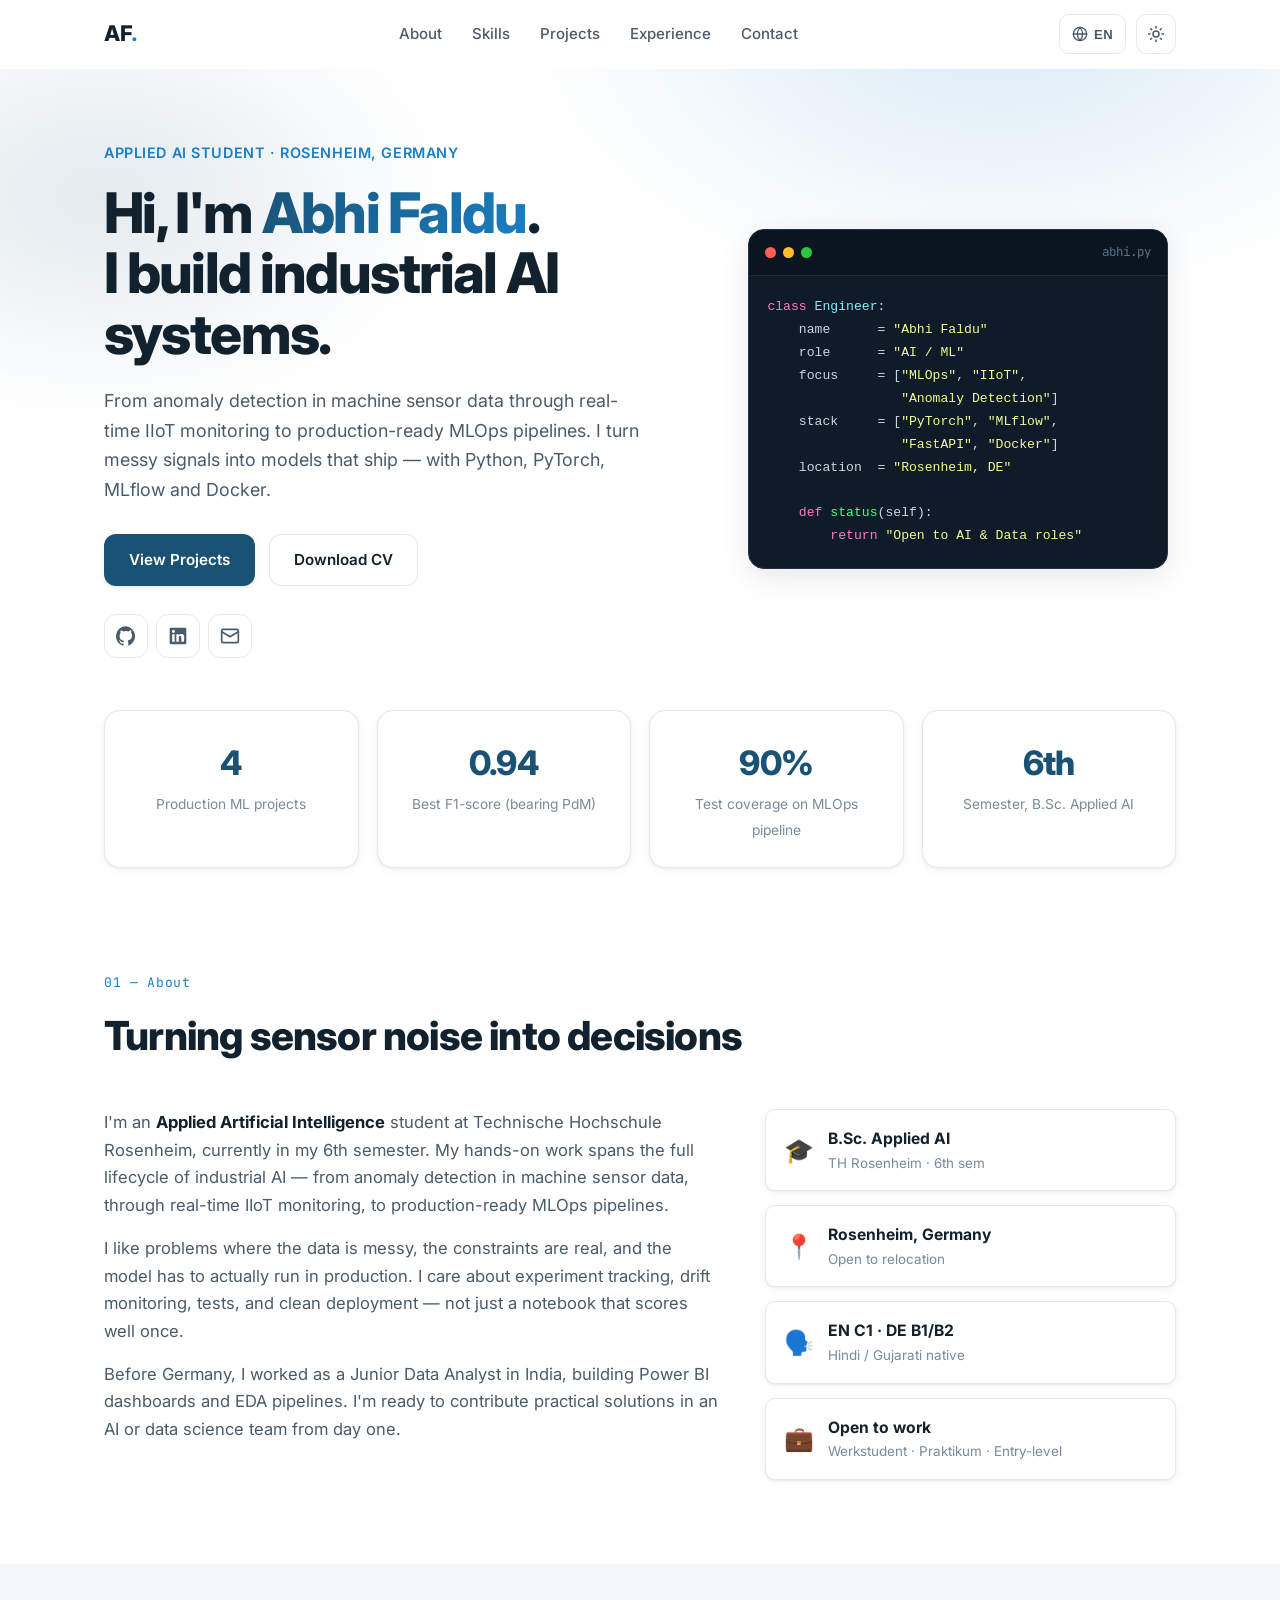
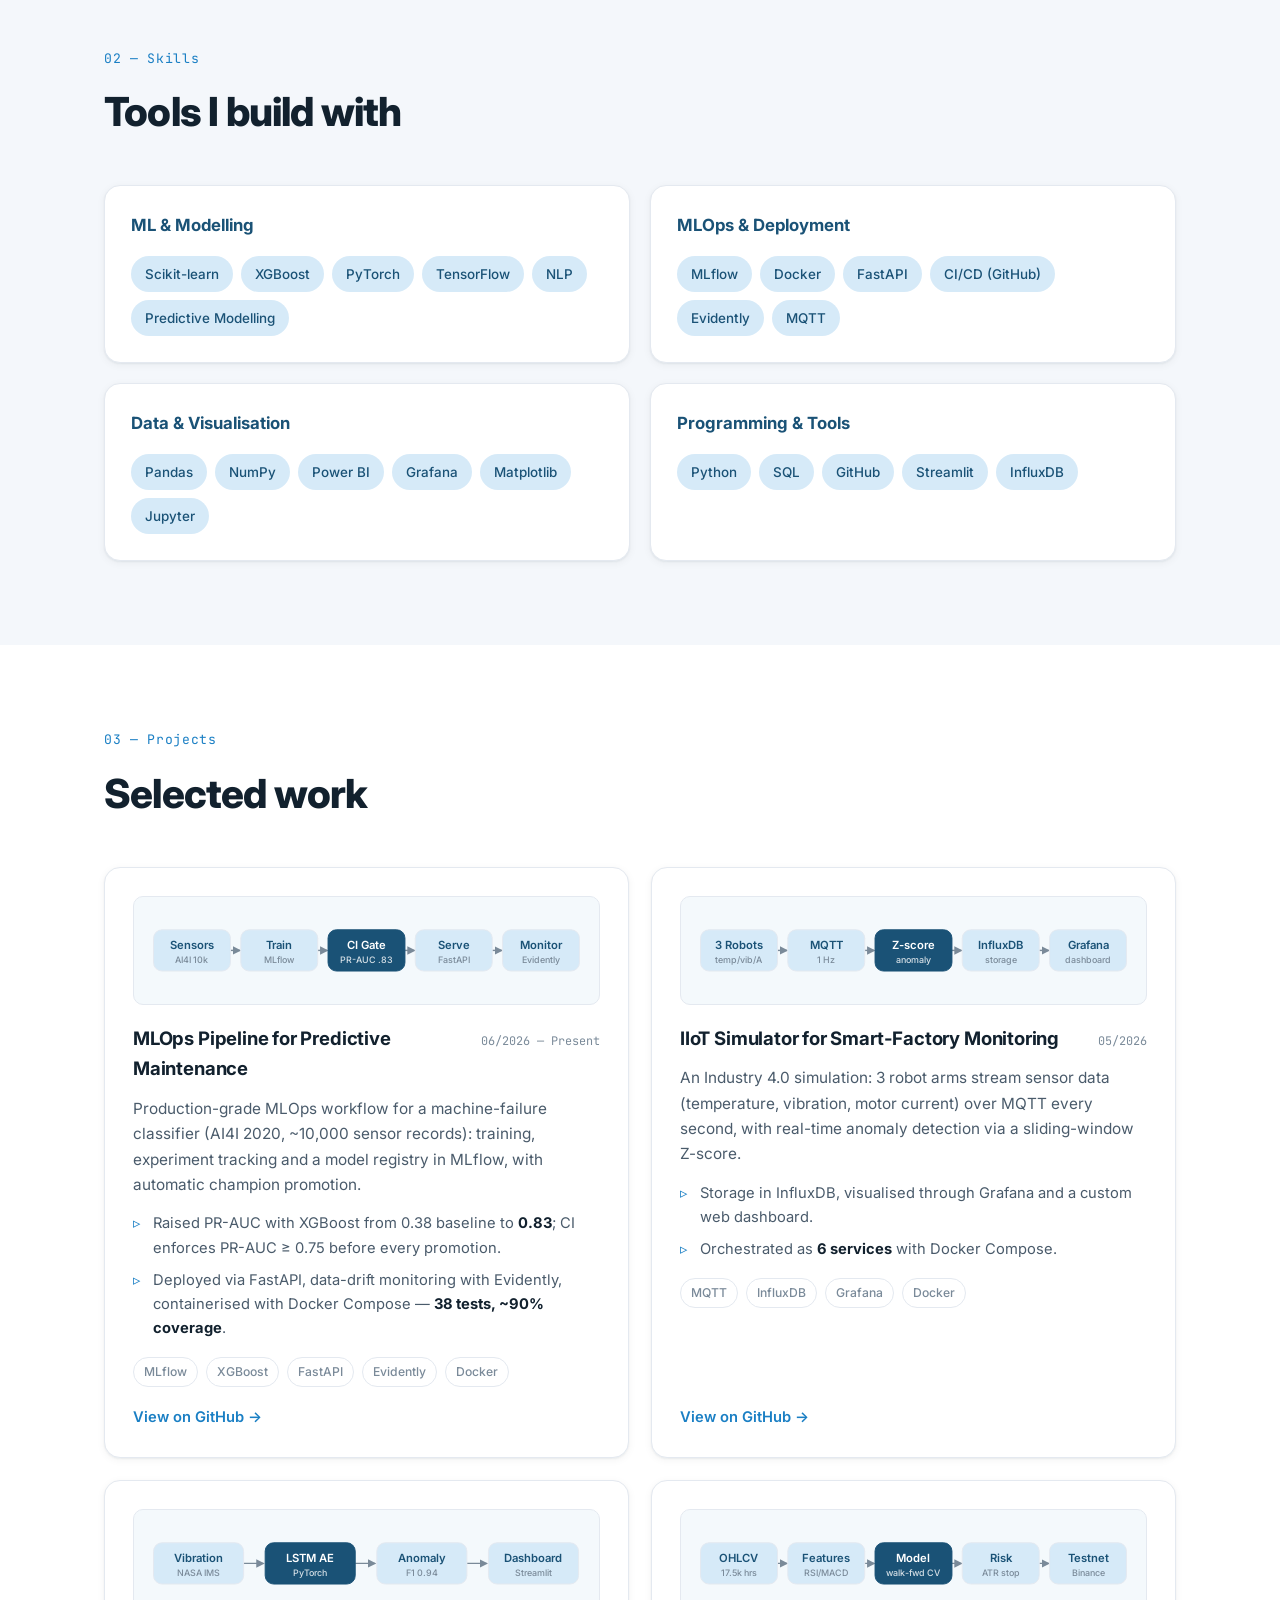
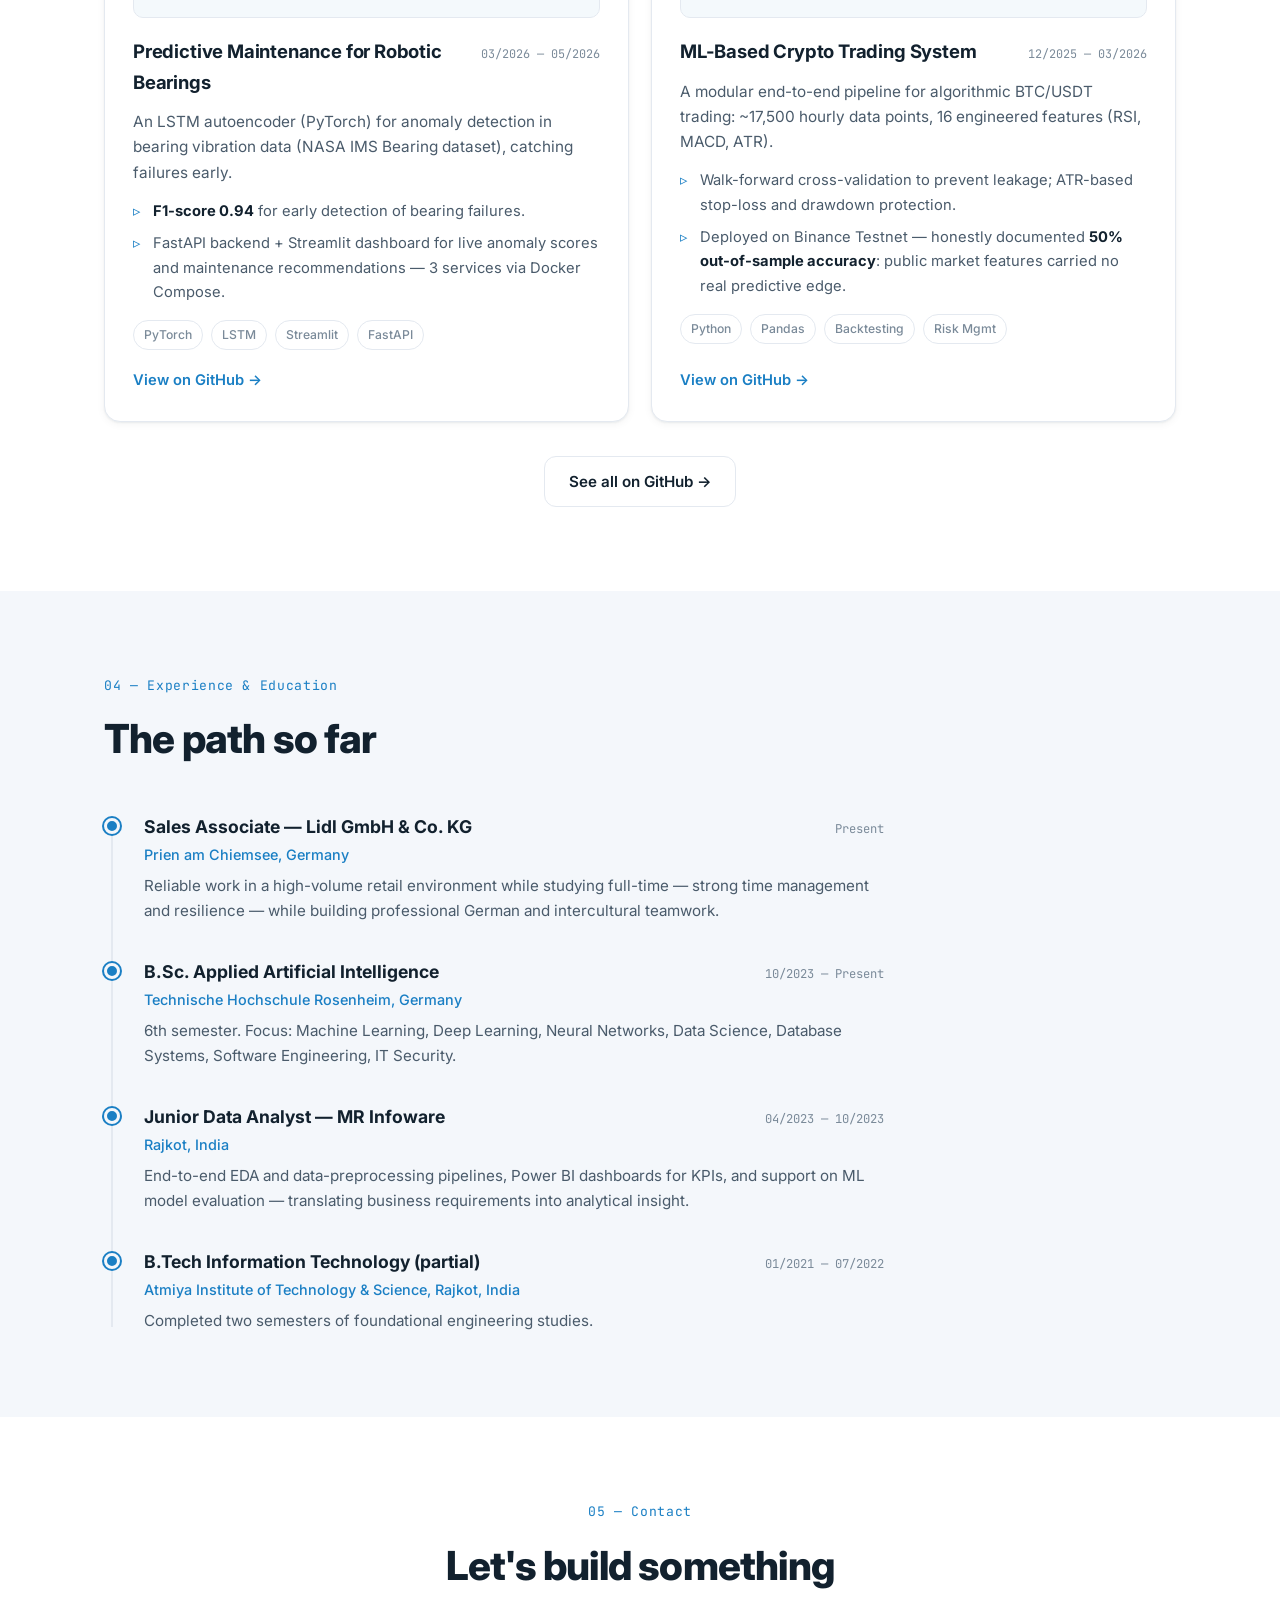
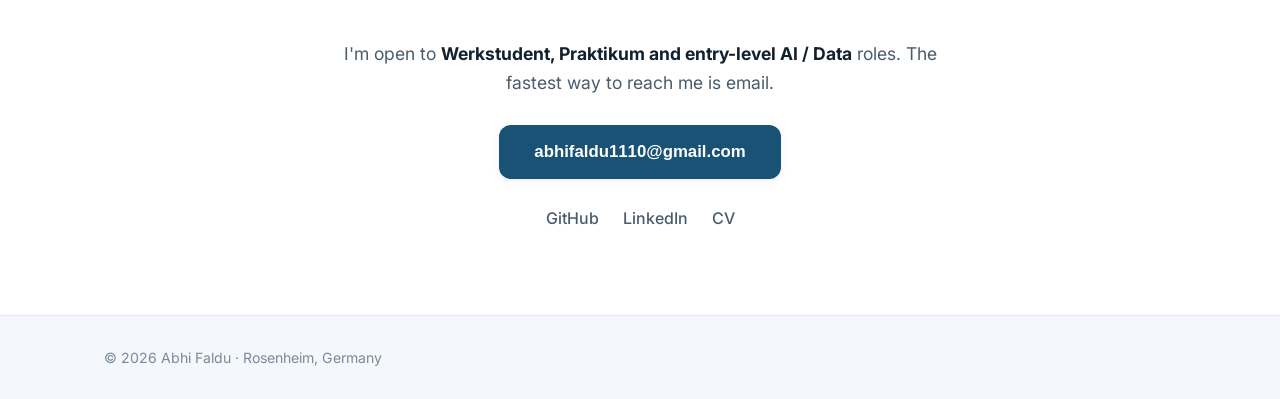
==== index.html @ a12ad1f5 "Serve German CV on German site, English CV on English site Co-Authored-By: Claude Opus 4.8 <noreply@" ====
<!DOCTYPE html>
<html lang="en">
<head>
  <meta charset="UTF-8" />
  <meta name="viewport" content="width=device-width, initial-scale=1.0" />
  <title>Abhi Faldu — AI &amp; Machine Learning Engineer</title>
  <meta name="description" content="Abhi Faldu — Applied AI student building industrial AI systems: anomaly detection, IIoT monitoring, and production-ready MLOps pipelines. Python, PyTorch, MLflow, Docker." />
  <meta name="author" content="Abhi Faldu" />
  <meta name="google-site-verification" content="2cs77564wL874Uhlo1EOy4DnSfIqXxvkWzoBup7jnNc" />

  <!-- Open Graph / social -->
  <meta property="og:type" content="website" />
  <meta property="og:title" content="Abhi Faldu — AI &amp; Machine Learning Engineer" />
  <meta property="og:description" content="Applied AI student building industrial AI systems: anomaly detection, IIoT monitoring, and production-ready MLOps pipelines." />
  <meta property="og:url" content="https://abhifaldu.tech" />
  <meta property="og:image" content="https://abhifaldu.tech/assets/photo.jpg" />
  <meta name="theme-color" content="#1a5276" />

  <link rel="canonical" href="https://abhifaldu.tech/" />

  <!-- Twitter card -->
  <meta name="twitter:card" content="summary_large_image" />
  <meta name="twitter:title" content="Abhi Faldu — AI &amp; Machine Learning Engineer" />
  <meta name="twitter:description" content="Applied AI student building industrial AI systems: anomaly detection, IIoT monitoring, and production-ready MLOps pipelines." />

  <!-- Structured data: Person -->
  <script type="application/ld+json">
  {
    "@context": "https://schema.org",
    "@type": "Person",
    "name": "Abhi Faldu",
    "url": "https://abhifaldu.tech",
    "image": "https://abhifaldu.tech/assets/photo.jpg",
    "jobTitle": "AI / Machine Learning Engineer",
    "email": "mailto:abhifaldu1110@gmail.com",
    "description": "Applied Artificial Intelligence student building industrial AI systems: anomaly detection, IIoT monitoring, and production-ready MLOps pipelines.",
    "address": {
      "@type": "PostalAddress",
      "addressLocality": "Rosenheim",
      "addressCountry": "DE"
    },
    "alumniOf": {
      "@type": "CollegeOrUniversity",
      "name": "Technische Hochschule Rosenheim"
    },
    "knowsAbout": ["Machine Learning", "MLOps", "Deep Learning", "IIoT", "Anomaly Detection", "Python", "PyTorch", "Docker"],
    "sameAs": [
      "https://github.com/abhi-faldu",
      "https://www.linkedin.com/in/abhifaldu"
    ]
  }
  </script>

  <link rel="preconnect" href="https://fonts.googleapis.com" />
  <link rel="preconnect" href="https://fonts.gstatic.com" crossorigin />
  <link href="https://fonts.googleapis.com/css2?family=Inter:wght@400;500;600;700;800&family=JetBrains+Mono:wght@400;500&display=swap" rel="stylesheet" />
  <link rel="stylesheet" href="styles.css" />
  <link rel="icon" href="data:image/svg+xml,%3Csvg xmlns='http://www.w3.org/2000/svg' viewBox='0 0 100 100'%3E%3Crect width='100' height='100' rx='22' fill='%231a5276'/%3E%3Ctext x='50' y='68' font-size='54' font-family='Arial' font-weight='bold' fill='white' text-anchor='middle'%3EAF%3C/text%3E%3C/svg%3E" />
</head>
<body>
  <!-- ───────────────── NAV ───────────────── -->
  <header class="nav" id="nav">
    <div class="container nav__inner">
      <a href="#home" class="nav__logo">AF<span>.</span></a>
      <nav class="nav__links" id="navLinks">
        <a href="#about" data-i18n="nav_about">About</a>
        <a href="#skills" data-i18n="nav_skills">Skills</a>
        <a href="#projects" data-i18n="nav_projects">Projects</a>
        <a href="#experience" data-i18n="nav_experience">Experience</a>
        <a href="#contact" data-i18n="nav_contact">Contact</a>
      </nav>
      <div class="nav__actions">
        <button class="lang-toggle" id="langToggle" aria-label="Switch language" title="Switch language">
          <svg width="16" height="16" viewBox="0 0 24 24" fill="none" stroke="currentColor" stroke-width="2" stroke-linecap="round" stroke-linejoin="round"><circle cx="12" cy="12" r="10"/><path d="M2 12h20"/><path d="M12 2a15.3 15.3 0 0 1 4 10 15.3 15.3 0 0 1-4 10 15.3 15.3 0 0 1-4-10 15.3 15.3 0 0 1 4-10z"/></svg>
          <span id="langCode">EN</span>
        </button>
        <button class="theme-toggle" id="themeToggle" aria-label="Toggle dark mode">
          <svg class="icon-sun" width="18" height="18" viewBox="0 0 24 24" fill="none" stroke="currentColor" stroke-width="2" stroke-linecap="round" stroke-linejoin="round"><circle cx="12" cy="12" r="4"/><path d="M12 2v2M12 20v2M4.9 4.9l1.4 1.4M17.7 17.7l1.4 1.4M2 12h2M20 12h2M4.9 19.1l1.4-1.4M17.7 6.3l1.4-1.4"/></svg>
          <svg class="icon-moon" width="18" height="18" viewBox="0 0 24 24" fill="none" stroke="currentColor" stroke-width="2" stroke-linecap="round" stroke-linejoin="round"><path d="M21 12.8A9 9 0 1 1 11.2 3 7 7 0 0 0 21 12.8z"/></svg>
        </button>
        <button class="nav__burger" id="navBurger" aria-label="Menu">
          <span></span><span></span><span></span>
        </button>
      </div>
    </div>
  </header>

  <main>
    <!-- ───────────────── HERO ───────────────── -->
    <section class="hero" id="home">
      <div class="container hero__inner">
        <div class="hero__text">
          <p class="hero__eyebrow" data-i18n="hero_eyebrow">Applied AI Student · Rosenheim, Germany</p>
          <h1 class="hero__title" data-i18n="hero_title">Hi, I'm <span class="grad">Abhi Faldu</span>.<br />I build industrial AI systems.</h1>
          <p class="hero__sub" data-i18n="hero_sub">
            From anomaly detection in machine sensor data through real-time IIoT
            monitoring to production-ready MLOps pipelines. I turn messy signals into
            models that ship — with Python, PyTorch, MLflow and Docker.
          </p>
          <div class="hero__cta">
            <a href="#projects" class="btn btn--primary" data-i18n="hero_cta_projects">View Projects</a>
            <a href="assets/Resume_Abhi_Faldu.pdf" class="btn btn--ghost js-cv" id="cvLink" download data-i18n="hero_cta_cv">Download CV</a>
          </div>
          <div class="hero__socials">
            <a href="https://github.com/abhi-faldu" target="_blank" rel="noopener" aria-label="GitHub">
              <svg width="20" height="20" viewBox="0 0 24 24" fill="currentColor"><path d="M12 .3a12 12 0 0 0-3.8 23.4c.6.1.8-.3.8-.6v-2c-3.3.7-4-1.6-4-1.6-.6-1.4-1.3-1.8-1.3-1.8-1.1-.7 0-.7 0-.7 1.2 0 1.9 1.2 1.9 1.2 1 1.8 2.8 1.3 3.5 1 0-.8.4-1.3.7-1.6-2.7-.3-5.5-1.3-5.5-6 0-1.2.5-2.3 1.3-3.1-.2-.4-.6-1.6 0-3.2 0 0 1-.3 3.4 1.2a11.5 11.5 0 0 1 6 0C17 4.6 18 5 18 5c.6 1.6.2 2.8 0 3.2.8.8 1.3 1.9 1.3 3.1 0 4.6-2.8 5.6-5.5 5.9.5.4.9 1 .9 2.2v3.3c0 .3.1.7.8.6A12 12 0 0 0 12 .3z"/></svg>
            </a>
            <a href="https://www.linkedin.com/in/abhifaldu" target="_blank" rel="noopener" aria-label="LinkedIn" id="linkedinLink">
              <svg width="20" height="20" viewBox="0 0 24 24" fill="currentColor"><path d="M20.5 2h-17A1.5 1.5 0 0 0 2 3.5v17A1.5 1.5 0 0 0 3.5 22h17a1.5 1.5 0 0 0 1.5-1.5v-17A1.5 1.5 0 0 0 20.5 2zM8 19H5v-9h3zM6.5 8.3a1.7 1.7 0 1 1 0-3.5 1.7 1.7 0 0 1 0 3.5zM19 19h-3v-4.7c0-1.1 0-2.5-1.5-2.5S13 13 13 14.2V19h-3v-9h2.9v1.2h.1a3.2 3.2 0 0 1 2.9-1.6c3 0 3.6 2 3.6 4.6z"/></svg>
            </a>
            <a href="mailto:abhifaldu1110@gmail.com" aria-label="Email">
              <svg width="20" height="20" viewBox="0 0 24 24" fill="none" stroke="currentColor" stroke-width="2"><rect x="2" y="4" width="20" height="16" rx="2"/><path d="m22 7-10 6L2 7"/></svg>
            </a>
          </div>
        </div>
        <div class="hero__card">
          <div class="code-card">
            <div class="code-card__bar">
              <span></span><span></span><span></span>
              <p>abhi.py</p>
            </div>
            <pre><code><span class="c-key">class</span> <span class="c-cls">Engineer</span>:
    name      = <span class="c-str">"Abhi Faldu"</span>
    role      = <span class="c-str">"AI / ML"</span>
    focus     = [<span class="c-str">"MLOps"</span>, <span class="c-str">"IIoT"</span>,
                 <span class="c-str">"Anomaly Detection"</span>]
    stack     = [<span class="c-str">"PyTorch"</span>, <span class="c-str">"MLflow"</span>,
                 <span class="c-str">"FastAPI"</span>, <span class="c-str">"Docker"</span>]
    location  = <span class="c-str">"Rosenheim, DE"</span>

    <span class="c-key">def</span> <span class="c-fn">status</span>(self):
        <span class="c-key">return</span> <span class="c-str">"Open to AI &amp; Data roles"</span></code></pre>
          </div>
        </div>
      </div>
    </section>

    <!-- ───────────────── STATS ───────────────── -->
    <section class="stats">
      <div class="container stats__grid">
        <div class="stat"><span class="stat__num" data-count="4">4</span><span class="stat__label" data-i18n="stat_1">Production ML projects</span></div>
        <div class="stat"><span class="stat__num" data-suffix="" data-count="0.94">0.94</span><span class="stat__label" data-i18n="stat_2">Best F1-score (bearing PdM)</span></div>
        <div class="stat"><span class="stat__num" data-count="90" data-suffix="%">90%</span><span class="stat__label" data-i18n="stat_3">Test coverage on MLOps pipeline</span></div>
        <div class="stat"><span class="stat__num" data-count="6" data-suffix="th">6th</span><span class="stat__label" data-i18n="stat_4">Semester, B.Sc. Applied AI</span></div>
      </div>
    </section>

    <!-- ───────────────── ABOUT ───────────────── -->
    <section class="section" id="about">
      <div class="container">
        <p class="section__kicker" data-i18n="about_kicker">01 — About</p>
        <h2 class="section__title" data-i18n="about_title">Turning sensor noise into decisions</h2>
        <div class="about__grid">
          <div class="about__text">
            <p data-i18n="about_p1">
              I'm an <strong>Applied Artificial Intelligence</strong> student at Technische
              Hochschule Rosenheim, currently in my 6th semester. My hands-on work spans the
              full lifecycle of industrial AI — from anomaly detection in machine sensor data,
              through real-time IIoT monitoring, to production-ready MLOps pipelines.
            </p>
            <p data-i18n="about_p2">
              I like problems where the data is messy, the constraints are real, and the model
              has to actually run in production. I care about experiment tracking, drift
              monitoring, tests, and clean deployment — not just a notebook that scores well once.
            </p>
            <p data-i18n="about_p3">
              Before Germany, I worked as a Junior Data Analyst in India, building Power BI
              dashboards and EDA pipelines. I'm ready to contribute practical solutions in an
              AI or data science team from day one.
            </p>
          </div>
          <aside class="about__facts">
            <div class="fact"><span>🎓</span><div><strong data-i18n="fact_1a">B.Sc. Applied AI</strong><p data-i18n="fact_1b">TH Rosenheim · 6th sem</p></div></div>
            <div class="fact"><span>📍</span><div><strong data-i18n="fact_2a">Rosenheim, Germany</strong><p data-i18n="fact_2b">Open to relocation</p></div></div>
            <div class="fact"><span>🗣️</span><div><strong data-i18n="fact_3a">EN C1 · DE B1/B2</strong><p data-i18n="fact_3b">Hindi / Gujarati native</p></div></div>
            <div class="fact"><span>💼</span><div><strong data-i18n="fact_4a">Open to work</strong><p data-i18n="fact_4b">Werkstudent · Praktikum · Entry-level</p></div></div>
          </aside>
        </div>
      </div>
    </section>

    <!-- ───────────────── SKILLS ───────────────── -->
    <section class="section section--alt" id="skills">
      <div class="container">
        <p class="section__kicker" data-i18n="skills_kicker">02 — Skills</p>
        <h2 class="section__title" data-i18n="skills_title">Tools I build with</h2>
        <div class="skills__grid">
          <div class="skill-card">
            <h3 data-i18n="skill_c1">ML &amp; Modelling</h3>
            <ul class="tags">
              <li>Scikit-learn</li><li>XGBoost</li><li>PyTorch</li><li>TensorFlow</li><li>NLP</li><li>Predictive Modelling</li>
            </ul>
          </div>
          <div class="skill-card">
            <h3 data-i18n="skill_c2">MLOps &amp; Deployment</h3>
            <ul class="tags">
              <li>MLflow</li><li>Docker</li><li>FastAPI</li><li>CI/CD (GitHub)</li><li>Evidently</li><li>MQTT</li>
            </ul>
          </div>
          <div class="skill-card">
            <h3 data-i18n="skill_c3">Data &amp; Visualisation</h3>
            <ul class="tags">
              <li>Pandas</li><li>NumPy</li><li>Power BI</li><li>Grafana</li><li>Matplotlib</li><li>Jupyter</li>
            </ul>
          </div>
          <div class="skill-card">
            <h3 data-i18n="skill_c4">Programming &amp; Tools</h3>
            <ul class="tags">
              <li>Python</li><li>SQL</li><li>GitHub</li><li>Streamlit</li><li>InfluxDB</li>
            </ul>
          </div>
        </div>
      </div>
    </section>

    <!-- ───────────────── PROJECTS ───────────────── -->
    <section class="section" id="projects">
      <div class="container">
        <p class="section__kicker" data-i18n="projects_kicker">03 — Projects</p>
        <h2 class="section__title" data-i18n="projects_title">Selected work</h2>

        <div class="projects">
          <!-- Project 1 -->
          <article class="project">
            <div class="project__diagram">
              <svg viewBox="0 0 470 84" role="img" aria-label="Pipeline: sensor data to MLflow training to CI gate to FastAPI serving to Evidently drift monitoring">
                <defs><marker id="ah1" markerWidth="7" markerHeight="7" refX="5" refY="3" orient="auto"><path d="M0,0 L6,3 L0,6 Z" class="dg-arrow-head"/></marker></defs>
                <line class="dg-arrow" x1="90" y1="42" x2="100" y2="42" marker-end="url(#ah1)"/>
                <line class="dg-arrow" x1="183" y1="42" x2="193" y2="42" marker-end="url(#ah1)"/>
                <line class="dg-arrow" x1="276" y1="42" x2="286" y2="42" marker-end="url(#ah1)"/>
                <line class="dg-arrow" x1="369" y1="42" x2="379" y2="42" marker-end="url(#ah1)"/>
                <rect class="dg-node" x="8"   y="20" width="82" height="44" rx="9"/>
                <text class="dg dg-t1" x="49"  y="41">Sensors</text><text class="dg dg-t2" x="49"  y="55">AI4I 10k</text>
                <rect class="dg-node" x="101" y="20" width="82" height="44" rx="9"/>
                <text class="dg dg-t1" x="142" y="41">Train</text><text class="dg dg-t2" x="142" y="55">MLflow</text>
                <rect class="dg-hero" x="194" y="20" width="82" height="44" rx="9"/>
                <text class="dg dg-hero-t1" x="235" y="41">CI Gate</text><text class="dg dg-hero-t2" x="235" y="55">PR-AUC .83</text>
                <rect class="dg-node" x="287" y="20" width="82" height="44" rx="9"/>
                <text class="dg dg-t1" x="328" y="41">Serve</text><text class="dg dg-t2" x="328" y="55">FastAPI</text>
                <rect class="dg-node" x="380" y="20" width="82" height="44" rx="9"/>
                <text class="dg dg-t1" x="421" y="41">Monitor</text><text class="dg dg-t2" x="421" y="55">Evidently</text>
              </svg>
            </div>
            <div class="project__head">
              <h3 data-i18n="proj1_title">MLOps Pipeline for Predictive Maintenance</h3>
              <span class="project__date" data-i18n="proj1_date">06/2026 — Present</span>
            </div>
            <p class="project__desc" data-i18n="proj1_desc">
              Production-grade MLOps workflow for a machine-failure classifier (AI4I 2020,
              ~10,000 sensor records): training, experiment tracking and a model registry in
              MLflow, with automatic champion promotion.
            </p>
            <ul class="project__points">
              <li data-i18n="proj1_p1">Raised PR-AUC with XGBoost from 0.38 baseline to <strong>0.83</strong>; CI enforces PR-AUC ≥ 0.75 before every promotion.</li>
              <li data-i18n="proj1_p2">Deployed via FastAPI, data-drift monitoring with Evidently, containerised with Docker Compose — <strong>38 tests, ~90% coverage</strong>.</li>
            </ul>
            <ul class="tags tags--sm">
              <li>MLflow</li><li>XGBoost</li><li>FastAPI</li><li>Evidently</li><li>Docker</li>
            </ul>
            <a class="project__link" href="https://github.com/abhi-faldu/anomaly-detection-MLops" target="_blank" rel="noopener" data-i18n="proj_github">
              View on GitHub →
            </a>
          </article>

          <!-- Project 2 -->
          <article class="project">
            <div class="project__diagram">
              <svg viewBox="0 0 470 84" role="img" aria-label="Flow: 3 robots stream sensors over MQTT to Z-score anomaly detection to InfluxDB storage to Grafana dashboard">
                <defs><marker id="ah2" markerWidth="7" markerHeight="7" refX="5" refY="3" orient="auto"><path d="M0,0 L6,3 L0,6 Z" class="dg-arrow-head"/></marker></defs>
                <line class="dg-arrow" x1="90" y1="42" x2="100" y2="42" marker-end="url(#ah2)"/>
                <line class="dg-arrow" x1="183" y1="42" x2="193" y2="42" marker-end="url(#ah2)"/>
                <line class="dg-arrow" x1="276" y1="42" x2="286" y2="42" marker-end="url(#ah2)"/>
                <line class="dg-arrow" x1="369" y1="42" x2="379" y2="42" marker-end="url(#ah2)"/>
                <rect class="dg-node" x="8"   y="20" width="82" height="44" rx="9"/>
                <text class="dg dg-t1" x="49"  y="41">3 Robots</text><text class="dg dg-t2" x="49"  y="55">temp/vib/A</text>
                <rect class="dg-node" x="101" y="20" width="82" height="44" rx="9"/>
                <text class="dg dg-t1" x="142" y="41">MQTT</text><text class="dg dg-t2" x="142" y="55">1 Hz</text>
                <rect class="dg-hero" x="194" y="20" width="82" height="44" rx="9"/>
                <text class="dg dg-hero-t1" x="235" y="41">Z-score</text><text class="dg dg-hero-t2" x="235" y="55">anomaly</text>
                <rect class="dg-node" x="287" y="20" width="82" height="44" rx="9"/>
                <text class="dg dg-t1" x="328" y="41">InfluxDB</text><text class="dg dg-t2" x="328" y="55">storage</text>
                <rect class="dg-node" x="380" y="20" width="82" height="44" rx="9"/>
                <text class="dg dg-t1" x="421" y="41">Grafana</text><text class="dg dg-t2" x="421" y="55">dashboard</text>
              </svg>
            </div>
            <div class="project__head">
              <h3 data-i18n="proj2_title">IIoT Simulator for Smart-Factory Monitoring</h3>
              <span class="project__date">05/2026</span>
            </div>
            <p class="project__desc" data-i18n="proj2_desc">
              An Industry 4.0 simulation: 3 robot arms stream sensor data (temperature,
              vibration, motor current) over MQTT every second, with real-time anomaly
              detection via a sliding-window Z-score.
            </p>
            <ul class="project__points">
              <li data-i18n="proj2_p1">Storage in InfluxDB, visualised through Grafana and a custom web dashboard.</li>
              <li data-i18n="proj2_p2">Orchestrated as <strong>6 services</strong> with Docker Compose.</li>
            </ul>
            <ul class="tags tags--sm">
              <li>MQTT</li><li>InfluxDB</li><li>Grafana</li><li>Docker</li>
            </ul>
            <a class="project__link" href="https://github.com/abhi-faldu/iiot-smart-factory-sim" target="_blank" rel="noopener" data-i18n="proj_github">
              View on GitHub →
            </a>
          </article>

          <!-- Project 3 -->
          <article class="project">
            <div class="project__diagram">
              <svg viewBox="0 0 470 84" role="img" aria-label="Flow: bearing vibration data to LSTM autoencoder in PyTorch to anomaly score with F1 0.94 to Streamlit dashboard">
                <defs><marker id="ah3" markerWidth="7" markerHeight="7" refX="5" refY="3" orient="auto"><path d="M0,0 L6,3 L0,6 Z" class="dg-arrow-head"/></marker></defs>
                <line class="dg-arrow" x1="104" y1="42" x2="125" y2="42" marker-end="url(#ah3)"/>
                <line class="dg-arrow" x1="223" y1="42" x2="244" y2="42" marker-end="url(#ah3)"/>
                <line class="dg-arrow" x1="342" y1="42" x2="363" y2="42" marker-end="url(#ah3)"/>
                <rect class="dg-node" x="8"   y="20" width="96" height="44" rx="9"/>
                <text class="dg dg-t1" x="56"  y="41">Vibration</text><text class="dg dg-t2" x="56"  y="55">NASA IMS</text>
                <rect class="dg-hero" x="127" y="20" width="96" height="44" rx="9"/>
                <text class="dg dg-hero-t1" x="175" y="41">LSTM AE</text><text class="dg dg-hero-t2" x="175" y="55">PyTorch</text>
                <rect class="dg-node" x="246" y="20" width="96" height="44" rx="9"/>
                <text class="dg dg-t1" x="294" y="41">Anomaly</text><text class="dg dg-t2" x="294" y="55">F1 0.94</text>
                <rect class="dg-node" x="365" y="20" width="96" height="44" rx="9"/>
                <text class="dg dg-t1" x="413" y="41">Dashboard</text><text class="dg dg-t2" x="413" y="55">Streamlit</text>
              </svg>
            </div>
            <div class="project__head">
              <h3 data-i18n="proj3_title">Predictive Maintenance for Robotic Bearings</h3>
              <span class="project__date">03/2026 — 05/2026</span>
            </div>
            <p class="project__desc" data-i18n="proj3_desc">
              An LSTM autoencoder (PyTorch) for anomaly detection in bearing vibration data
              (NASA IMS Bearing dataset), catching failures early.
            </p>
            <ul class="project__points">
              <li data-i18n="proj3_p1"><strong>F1-score 0.94</strong> for early detection of bearing failures.</li>
              <li data-i18n="proj3_p2">FastAPI backend + Streamlit dashboard for live anomaly scores and maintenance recommendations — 3 services via Docker Compose.</li>
            </ul>
            <ul class="tags tags--sm">
              <li>PyTorch</li><li>LSTM</li><li>Streamlit</li><li>FastAPI</li>
            </ul>
            <a class="project__link" href="https://github.com/abhi-faldu/robotic-bearing-pdm" target="_blank" rel="noopener" data-i18n="proj_github">
              View on GitHub →
            </a>
          </article>

          <!-- Project 4 -->
          <article class="project">
            <div class="project__diagram">
              <svg viewBox="0 0 470 84" role="img" aria-label="Flow: OHLCV data to engineered features to walk-forward validated model to ATR risk management to Binance testnet">
                <defs><marker id="ah4" markerWidth="7" markerHeight="7" refX="5" refY="3" orient="auto"><path d="M0,0 L6,3 L0,6 Z" class="dg-arrow-head"/></marker></defs>
                <line class="dg-arrow" x1="90" y1="42" x2="100" y2="42" marker-end="url(#ah4)"/>
                <line class="dg-arrow" x1="183" y1="42" x2="193" y2="42" marker-end="url(#ah4)"/>
                <line class="dg-arrow" x1="276" y1="42" x2="286" y2="42" marker-end="url(#ah4)"/>
                <line class="dg-arrow" x1="369" y1="42" x2="379" y2="42" marker-end="url(#ah4)"/>
                <rect class="dg-node" x="8"   y="20" width="82" height="44" rx="9"/>
                <text class="dg dg-t1" x="49"  y="41">OHLCV</text><text class="dg dg-t2" x="49"  y="55">17.5k hrs</text>
                <rect class="dg-node" x="101" y="20" width="82" height="44" rx="9"/>
                <text class="dg dg-t1" x="142" y="41">Features</text><text class="dg dg-t2" x="142" y="55">RSI/MACD</text>
                <rect class="dg-hero" x="194" y="20" width="82" height="44" rx="9"/>
                <text class="dg dg-hero-t1" x="235" y="41">Model</text><text class="dg dg-hero-t2" x="235" y="55">walk-fwd CV</text>
                <rect class="dg-node" x="287" y="20" width="82" height="44" rx="9"/>
                <text class="dg dg-t1" x="328" y="41">Risk</text><text class="dg dg-t2" x="328" y="55">ATR stop</text>
                <rect class="dg-node" x="380" y="20" width="82" height="44" rx="9"/>
                <text class="dg dg-t1" x="421" y="41">Testnet</text><text class="dg dg-t2" x="421" y="55">Binance</text>
              </svg>
            </div>
            <div class="project__head">
              <h3 data-i18n="proj4_title">ML-Based Crypto Trading System</h3>
              <span class="project__date">12/2025 — 03/2026</span>
            </div>
            <p class="project__desc" data-i18n="proj4_desc">
              A modular end-to-end pipeline for algorithmic BTC/USDT trading: ~17,500 hourly
              data points, 16 engineered features (RSI, MACD, ATR).
            </p>
            <ul class="project__points">
              <li data-i18n="proj4_p1">Walk-forward cross-validation to prevent leakage; ATR-based stop-loss and drawdown protection.</li>
              <li data-i18n="proj4_p2">Deployed on Binance Testnet — honestly documented <strong>50% out-of-sample accuracy</strong>: public market features carried no real predictive edge.</li>
            </ul>
            <ul class="tags tags--sm">
              <li>Python</li><li>Pandas</li><li>Backtesting</li><li>Risk Mgmt</li>
            </ul>
            <a class="project__link" href="https://github.com/abhi-faldu/ml-bot" target="_blank" rel="noopener" data-i18n="proj_github">
              View on GitHub →
            </a>
          </article>
        </div>

        <div class="projects__more">
          <a href="https://github.com/abhi-faldu" target="_blank" rel="noopener" class="btn btn--ghost" data-i18n="projects_more">See all on GitHub →</a>
        </div>
      </div>
    </section>

    <!-- ───────────────── EXPERIENCE / EDUCATION ───────────────── -->
    <section class="section section--alt" id="experience">
      <div class="container">
        <p class="section__kicker" data-i18n="exp_kicker">04 — Experience &amp; Education</p>
        <h2 class="section__title" data-i18n="exp_title">The path so far</h2>

        <div class="timeline">
          <div class="tl-item">
            <div class="tl-dot"></div>
            <div class="tl-body">
              <div class="tl-head"><h3 data-i18n="tl1_title">Sales Associate — Lidl GmbH &amp; Co. KG</h3><span data-i18n="tl1_date">Present</span></div>
              <p class="tl-place" data-i18n="tl1_place">Prien am Chiemsee, Germany</p>
              <p data-i18n="tl1_desc">Reliable work in a high-volume retail environment while studying full-time — strong time management and resilience — while building professional German and intercultural teamwork.</p>
            </div>
          </div>

          <div class="tl-item">
            <div class="tl-dot"></div>
            <div class="tl-body">
              <div class="tl-head"><h3 data-i18n="tl2_title">B.Sc. Applied Artificial Intelligence</h3><span data-i18n="tl2_date">10/2023 — Present</span></div>
              <p class="tl-place" data-i18n="tl2_place">Technische Hochschule Rosenheim, Germany</p>
              <p data-i18n="tl2_desc">6th semester. Focus: Machine Learning, Deep Learning, Neural Networks, Data Science, Database Systems, Software Engineering, IT Security.</p>
            </div>
          </div>

          <div class="tl-item">
            <div class="tl-dot"></div>
            <div class="tl-body">
              <div class="tl-head"><h3 data-i18n="tl3_title">Junior Data Analyst — MR Infoware</h3><span>04/2023 — 10/2023</span></div>
              <p class="tl-place" data-i18n="tl3_place">Rajkot, India</p>
              <p data-i18n="tl3_desc">End-to-end EDA and data-preprocessing pipelines, Power BI dashboards for KPIs, and support on ML model evaluation — translating business requirements into analytical insight.</p>
            </div>
          </div>

          <div class="tl-item">
            <div class="tl-dot"></div>
            <div class="tl-body">
              <div class="tl-head"><h3 data-i18n="tl4_title">B.Tech Information Technology (partial)</h3><span>01/2021 — 07/2022</span></div>
              <p class="tl-place" data-i18n="tl4_place">Atmiya Institute of Technology &amp; Science, Rajkot, India</p>
              <p data-i18n="tl4_desc">Completed two semesters of foundational engineering studies.</p>
            </div>
          </div>
        </div>
      </div>
    </section>

    <!-- ───────────────── CONTACT ───────────────── -->
    <section class="section contact" id="contact">
      <div class="container contact__inner">
        <p class="section__kicker" data-i18n="contact_kicker">05 — Contact</p>
        <h2 class="section__title" data-i18n="contact_title">Let's build something</h2>
        <p class="contact__lead" data-i18n="contact_lead">
          I'm open to <strong>Werkstudent, Praktikum and entry-level AI / Data</strong> roles.
          The fastest way to reach me is email.
        </p>
        <button type="button" class="btn btn--primary btn--lg btn--copy" id="copyEmail" data-email="abhifaldu1110@gmail.com" aria-label="Copy email address to clipboard">
          <svg class="ico-check" width="18" height="18" viewBox="0 0 24 24" fill="none" stroke="currentColor" stroke-width="2.5" stroke-linecap="round" stroke-linejoin="round"><path d="M20 6 9 17l-5-5"/></svg>
          <span class="copy-label">abhifaldu1110@gmail.com</span>
        </button>
        <div class="contact__socials">
          <a href="https://github.com/abhi-faldu" target="_blank" rel="noopener">GitHub</a>
          <a href="https://www.linkedin.com/in/abhifaldu" target="_blank" rel="noopener" class="js-linkedin">LinkedIn</a>
          <a href="assets/Resume_Abhi_Faldu.pdf" class="js-cv" download data-i18n="contact_cv">CV</a>
        </div>
      </div>
    </section>
  </main>

  <footer class="footer">
    <div class="container footer__inner">
      <p>© <span id="year">2026</span> Abhi Faldu · <span data-i18n="footer_loc">Rosenheim, Germany</span></p>
    </div>
  </footer>

  <script src="script.js"></script>
</body>
</html>
---- styles.css ----
/* ─────────────────────────────────────────────
   Abhi Faldu — Portfolio
   Brand accent matches CV: #1a5276
───────────────────────────────────────────── */

:root {
  --accent: #1a7fc4;
  --accent-deep: #1a5276;
  --accent-soft: #d6eaf8;

  --bg: #ffffff;
  --bg-alt: #f4f7fb;
  --surface: #ffffff;
  --border: #e4e9f0;

  --text: #12212e;
  --text-soft: #4a5b6b;
  --text-mute: #7a8a99;

  --shadow-sm: 0 1px 2px rgba(16, 33, 46, .06), 0 2px 8px rgba(16, 33, 46, .05);
  --shadow-md: 0 8px 30px rgba(16, 33, 46, .10);

  --radius: 16px;
  --radius-sm: 10px;
  --maxw: 1120px;
  --font: 'Inter', system-ui, -apple-system, Segoe UI, Roboto, sans-serif;
  --mono: 'JetBrains Mono', ui-monospace, SFMono-Regular, Menlo, monospace;
}

:root[data-theme="dark"] {
  --accent: #4aa8e8;
  --accent-deep: #7cc4f0;
  --accent-soft: #17324a;

  --bg: #0d1520;
  --bg-alt: #111c2b;
  --surface: #15212f;
  --border: #243447;

  --text: #eaf1f8;
  --text-soft: #a9bccd;
  --text-mute: #6f8296;

  --shadow-sm: 0 1px 2px rgba(0,0,0,.3), 0 2px 8px rgba(0,0,0,.25);
  --shadow-md: 0 10px 34px rgba(0,0,0,.45);
}

* { box-sizing: border-box; margin: 0; padding: 0; }

html { scroll-behavior: smooth; scroll-padding-top: 84px; }

body {
  font-family: var(--font);
  background: var(--bg);
  color: var(--text);
  line-height: 1.65;
  -webkit-font-smoothing: antialiased;
  overflow-x: hidden;
  transition: background .3s ease, color .3s ease;
}

.container { width: 100%; max-width: var(--maxw); margin: 0 auto; padding: 0 24px; }

a { color: inherit; text-decoration: none; }

/* ───────────── NAV ───────────── */
.nav {
  position: sticky; top: 0; z-index: 50;
  backdrop-filter: saturate(180%) blur(14px);
  background: color-mix(in srgb, var(--bg) 82%, transparent);
  border-bottom: 1px solid transparent;
  transition: border-color .3s, background .3s;
}
.nav.scrolled { border-color: var(--border); box-shadow: var(--shadow-sm); }
.nav__inner { display: flex; align-items: center; justify-content: space-between; height: 68px; }
.nav__logo { font-weight: 800; font-size: 1.35rem; letter-spacing: -.02em; }
.nav__logo span { color: var(--accent); }
.nav__links { display: flex; gap: 30px; }
.nav__links a { font-size: .94rem; font-weight: 500; color: var(--text-soft); position: relative; transition: color .2s; }
.nav__links a:hover { color: var(--accent); }
.nav__links a::after {
  content: ""; position: absolute; left: 0; bottom: -6px; height: 2px; width: 0;
  background: var(--accent); transition: width .25s ease;
}
.nav__links a:hover::after { width: 100%; }
.nav__actions { display: flex; align-items: center; gap: 10px; }

.theme-toggle {
  display: grid; place-items: center; width: 40px; height: 40px;
  border: 1px solid var(--border); background: var(--surface);
  border-radius: 10px; color: var(--text-soft); cursor: pointer; transition: .2s;
}
.theme-toggle:hover { color: var(--accent); border-color: var(--accent); }

.lang-toggle {
  display: inline-flex; align-items: center; gap: 6px; height: 40px; padding: 0 12px;
  border: 1px solid var(--border); background: var(--surface); border-radius: 10px;
  color: var(--text-soft); cursor: pointer; transition: .2s; font-weight: 600; font-size: .82rem;
}
.lang-toggle:hover { color: var(--accent); border-color: var(--accent); }
.lang-toggle #langCode { letter-spacing: .03em; }
.icon-moon { display: none; }
:root[data-theme="dark"] .icon-sun { display: none; }
:root[data-theme="dark"] .icon-moon { display: block; }

.nav__burger { display: none; flex-direction: column; gap: 5px; width: 40px; height: 40px;
  border: 1px solid var(--border); background: var(--surface); border-radius: 10px; cursor: pointer; align-items: center; justify-content: center; }
.nav__burger span { width: 18px; height: 2px; background: var(--text); transition: .3s; }
.nav__burger.open span:nth-child(1){ transform: translateY(7px) rotate(45deg); }
.nav__burger.open span:nth-child(2){ opacity: 0; }
.nav__burger.open span:nth-child(3){ transform: translateY(-7px) rotate(-45deg); }

/* ───────────── BUTTONS ───────────── */
.btn {
  display: inline-flex; align-items: center; justify-content: center;
  font-weight: 600; font-size: .95rem; padding: 12px 24px; border-radius: 12px;
  border: 1px solid transparent; cursor: pointer; transition: transform .15s ease, box-shadow .2s, background .2s, color .2s;
}
.btn:hover { transform: translateY(-2px); }
.btn--primary { background: var(--accent-deep); color: #fff; box-shadow: var(--shadow-sm); }
:root[data-theme="dark"] .btn--primary { background: var(--accent); color: #071018; }
.btn--primary:hover { box-shadow: var(--shadow-md); }
.btn--ghost { background: transparent; border-color: var(--border); color: var(--text); }
.btn--ghost:hover { border-color: var(--accent); color: var(--accent); }
.btn--lg { padding: 16px 34px; font-size: 1.05rem; }
.btn--copy { gap: 10px; }
.btn--copy .ico-check { display: none; }
.btn--copy.copied { background: #1e8e5a; border-color: #1e8e5a; color: #fff; }
:root[data-theme="dark"] .btn--copy.copied { background: #2ecc71; border-color: #2ecc71; color: #071018; }
.btn--copy.copied .ico-copy { display: none; }
.btn--copy.copied .ico-check { display: inline; }

/* ───────────── HERO ───────────── */
.hero { padding: 72px 0 40px; position: relative; }
.hero::before {
  content: ""; position: absolute; inset: 0; z-index: -1;
  background:
    radial-gradient(50rem 30rem at 78% -8%, color-mix(in srgb, var(--accent) 16%, transparent), transparent 60%),
    radial-gradient(40rem 26rem at 8% 20%, color-mix(in srgb, var(--accent-deep) 12%, transparent), transparent 55%);
}
.hero__inner { display: grid; grid-template-columns: 1.15fr .85fr; gap: 48px; align-items: center; }
.hero__eyebrow { color: var(--accent); font-weight: 600; font-size: .9rem; letter-spacing: .04em; text-transform: uppercase; margin-bottom: 18px; }
.hero__title { font-size: clamp(2.1rem, 5vw, 3.5rem); line-height: 1.08; letter-spacing: -.03em; font-weight: 800; }
.grad {
  background: linear-gradient(120deg, var(--accent-deep), var(--accent));
  -webkit-background-clip: text; background-clip: text; color: transparent;
}
:root[data-theme="dark"] .grad { background: linear-gradient(120deg, var(--accent), var(--accent-deep)); -webkit-background-clip: text; background-clip: text; }
.hero__sub { color: var(--text-soft); font-size: 1.12rem; margin: 22px 0 30px; max-width: 34rem; }
.hero__cta { display: flex; gap: 14px; flex-wrap: wrap; }
.hero__socials { display: flex; gap: 8px; margin-top: 28px; }
.hero__socials a {
  display: grid; place-items: center; width: 44px; height: 44px; border-radius: 12px;
  border: 1px solid var(--border); background: var(--surface); color: var(--text-soft); transition: .2s;
}
.hero__socials a:hover { color: var(--accent); border-color: var(--accent); transform: translateY(-2px); }

/* code card */
.hero__card { display: flex; justify-content: center; }
.code-card {
  width: 100%; max-width: 420px; border-radius: 16px; overflow: hidden;
  background: #0f1b29; border: 1px solid #223449; box-shadow: var(--shadow-md);
  font-family: var(--mono);
}
.code-card__bar { display: flex; align-items: center; gap: 7px; padding: 12px 16px; background: #0b1520; border-bottom: 1px solid #1c2c3d; }
.code-card__bar span { width: 11px; height: 11px; border-radius: 50%; }
.code-card__bar span:nth-child(1){ background:#ff5f56; } .code-card__bar span:nth-child(2){ background:#ffbd2e; } .code-card__bar span:nth-child(3){ background:#27c93f; }
.code-card__bar p { margin-left: auto; color: #5b7186; font-size: .78rem; }
.code-card pre { padding: 20px 18px; overflow-x: auto; }
.code-card code { font-size: .82rem; line-height: 1.75; color: #c9d6e3; white-space: pre; }
.c-key { color: #ff79c6; } .c-cls { color: #8be9fd; } .c-str { color: #f1fa8c; } .c-fn { color: #50fa7b; }

/* ───────────── STATS ───────────── */
.stats { padding: 12px 0 20px; }
.stats__grid { display: grid; grid-template-columns: repeat(4, 1fr); gap: 18px; }
.stat {
  background: var(--surface); border: 1px solid var(--border); border-radius: var(--radius);
  padding: 24px 20px; text-align: center; box-shadow: var(--shadow-sm);
}
.stat__num { display: block; font-size: 2.1rem; font-weight: 800; letter-spacing: -.02em; color: var(--accent-deep); }
:root[data-theme="dark"] .stat__num { color: var(--accent); }
.stat__label { font-size: .86rem; color: var(--text-mute); }

/* ───────────── SECTIONS ───────────── */
.section { padding: 84px 0; }
.section--alt { background: var(--bg-alt); }
.section__kicker { color: var(--accent); font-family: var(--mono); font-size: .82rem; letter-spacing: .05em; margin-bottom: 10px; }
.section__title { font-size: clamp(1.7rem, 3.4vw, 2.5rem); letter-spacing: -.02em; font-weight: 800; margin-bottom: 40px; }

/* about */
.about__grid { display: grid; grid-template-columns: 1.5fr 1fr; gap: 44px; align-items: start; }
.about__text p { color: var(--text-soft); margin-bottom: 16px; font-size: 1.04rem; }
.about__text strong { color: var(--text); }
.about__facts { display: grid; gap: 14px; }
.fact {
  display: flex; gap: 14px; align-items: center; background: var(--surface);
  border: 1px solid var(--border); border-radius: var(--radius-sm); padding: 16px 18px; box-shadow: var(--shadow-sm);
}
.fact span { font-size: 1.5rem; }
.fact strong { display: block; font-size: .98rem; }
.fact p { color: var(--text-mute); font-size: .84rem; }

/* skills */
.skills__grid { display: grid; grid-template-columns: repeat(2, 1fr); gap: 20px; }
.skill-card {
  background: var(--surface); border: 1px solid var(--border); border-radius: var(--radius);
  padding: 26px; box-shadow: var(--shadow-sm); transition: transform .2s, box-shadow .2s, border-color .2s;
}
.skill-card:hover { transform: translateY(-4px); box-shadow: var(--shadow-md); border-color: color-mix(in srgb, var(--accent) 40%, var(--border)); }
.skill-card h3 { font-size: 1.05rem; margin-bottom: 16px; color: var(--accent-deep); }
:root[data-theme="dark"] .skill-card h3 { color: var(--accent); }
.tags { list-style: none; display: flex; flex-wrap: wrap; gap: 8px; }
.tags li {
  font-size: .84rem; font-weight: 500; padding: 6px 13px; border-radius: 999px;
  background: var(--accent-soft); color: var(--accent-deep); border: 1px solid transparent;
}
:root[data-theme="dark"] .tags li { color: var(--accent-deep); background: color-mix(in srgb, var(--accent) 16%, transparent); }
.tags--sm li { font-size: .76rem; padding: 4px 10px; background: transparent; border-color: var(--border); color: var(--text-mute); }

/* projects */
.projects { display: grid; grid-template-columns: repeat(2, 1fr); gap: 22px; }
.project {
  background: var(--surface); border: 1px solid var(--border); border-radius: var(--radius);
  padding: 28px; box-shadow: var(--shadow-sm); display: flex; flex-direction: column;
  transition: transform .2s, box-shadow .2s, border-color .2s; position: relative; overflow: hidden;
}
.project::before {
  content:""; position:absolute; left:0; top:0; height:3px; width:100%;
  background: linear-gradient(90deg, var(--accent-deep), var(--accent)); transform: scaleX(0); transform-origin: left; transition: transform .3s ease;
}
.project:hover { transform: translateY(-5px); box-shadow: var(--shadow-md); border-color: color-mix(in srgb, var(--accent) 40%, var(--border)); }
.project:hover::before { transform: scaleX(1); }
/* project architecture diagrams */
.project__diagram {
  margin-bottom: 18px; border: 1px solid var(--border); border-radius: 10px;
  padding: 14px 12px; background: color-mix(in srgb, var(--accent) 5%, var(--surface));
  overflow-x: auto;
}
.project__diagram svg { width: 100%; min-width: 300px; height: auto; display: block; }
.dg-node { fill: var(--accent-soft); stroke: var(--border); stroke-width: 1; }
.dg-hero { fill: var(--accent-deep); stroke: var(--accent-deep); }
:root[data-theme="dark"] .dg-hero { fill: var(--accent); stroke: var(--accent); }
.dg { text-anchor: middle; }
.dg-t1 { fill: var(--accent-deep); font-size: 12px; font-weight: 600; }
.dg-t2 { fill: var(--text-mute); font-size: 9.5px; font-weight: 500; }
.dg-hero-t1 { fill: #fff; font-size: 12px; font-weight: 600; }
.dg-hero-t2 { fill: rgba(255,255,255,.82); font-size: 9.5px; font-weight: 500; }
:root[data-theme="dark"] .dg-hero-t1 { fill: #071018; }
:root[data-theme="dark"] .dg-hero-t2 { fill: rgba(7,16,24,.75); }
.dg-arrow { stroke: var(--text-mute); stroke-width: 1.5; fill: none; }
.dg-arrow-head { fill: var(--text-mute); }

.project__head { display: flex; justify-content: space-between; align-items: baseline; gap: 12px; margin-bottom: 12px; }
.project__head h3 { font-size: 1.16rem; letter-spacing: -.01em; }
.project__date { font-family: var(--mono); font-size: .74rem; color: var(--text-mute); white-space: nowrap; }
.project__desc { color: var(--text-soft); font-size: .96rem; margin-bottom: 14px; }
.project__points { list-style: none; display: grid; gap: 8px; margin-bottom: 16px; }
.project__points li { position: relative; padding-left: 20px; font-size: .92rem; color: var(--text-soft); }
.project__points li::before { content: "▹"; position: absolute; left: 0; color: var(--accent); }
.project__points strong { color: var(--text); }
.project .tags--sm { margin-bottom: 18px; }
.project__link { margin-top: auto; font-weight: 600; font-size: .92rem; color: var(--accent); transition: gap .2s; }
.project__link:hover { text-decoration: underline; }
.projects__more { text-align: center; margin-top: 34px; }

/* timeline */
.timeline { position: relative; max-width: 780px; }
.timeline::before { content:""; position:absolute; left: 7px; top: 6px; bottom: 6px; width: 2px; background: var(--border); }
.tl-item { position: relative; padding-left: 40px; padding-bottom: 34px; }
.tl-item:last-child { padding-bottom: 0; }
.tl-dot { position: absolute; left: 0; top: 6px; width: 16px; height: 16px; border-radius: 50%; background: var(--accent); border: 3px solid var(--bg-alt); box-shadow: 0 0 0 2px var(--accent); }
.tl-head { display: flex; justify-content: space-between; align-items: baseline; gap: 12px; flex-wrap: wrap; }
.tl-head h3 { font-size: 1.1rem; }
.tl-head span { font-family: var(--mono); font-size: .76rem; color: var(--text-mute); }
.tl-place { color: var(--accent); font-weight: 500; font-size: .9rem; margin: 2px 0 6px; }
.tl-body p:last-child { color: var(--text-soft); font-size: .95rem; }

/* contact */
.contact { text-align: center; }
.contact__inner { display: flex; flex-direction: column; align-items: center; }
.contact__lead { color: var(--text-soft); font-size: 1.1rem; max-width: 38rem; margin-bottom: 28px; }
.contact__lead strong { color: var(--text); }
.contact__socials { display: flex; gap: 24px; margin-top: 26px; }
.contact__socials a { color: var(--text-soft); font-weight: 500; position: relative; transition: color .2s; }
.contact__socials a:hover { color: var(--accent); }

/* footer */
.footer { border-top: 1px solid var(--border); padding: 30px 0; background: var(--bg-alt); }
.footer__inner { display: flex; justify-content: space-between; gap: 12px; flex-wrap: wrap; }
.footer p { color: var(--text-mute); font-size: .88rem; }

/* reveal animation */
.reveal { opacity: 0; transform: translateY(24px); transition: opacity .6s ease, transform .6s ease; }
.reveal.in { opacity: 1; transform: none; }

/* ───────────── RESPONSIVE ───────────── */
@media (max-width: 900px) {
  .hero__inner { grid-template-columns: 1fr; }
  .hero__card { order: -1; justify-content: flex-start; }
  .stats__grid { grid-template-columns: repeat(2, 1fr); }
  .about__grid, .skills__grid, .projects { grid-template-columns: 1fr; }
}

@media (max-width: 640px) {
  .nav__links {
    position: fixed; inset: 68px 0 auto 0; flex-direction: column; gap: 0;
    background: var(--bg); border-bottom: 1px solid var(--border);
    padding: 8px 24px 20px; transform: translateY(-120%); transition: transform .3s ease; box-shadow: var(--shadow-md);
  }
  .nav__links.open { transform: translateY(0); }
  .nav__links a { padding: 12px 0; border-bottom: 1px solid var(--border); }
  .nav__burger { display: flex; }
  .stats__grid { grid-template-columns: 1fr 1fr; }
  .section { padding: 60px 0; }
  .footer__inner { flex-direction: column; }
}

@media (prefers-reduced-motion: reduce) {
  * { scroll-behavior: auto !important; }
  .reveal { opacity: 1; transform: none; transition: none; }
}
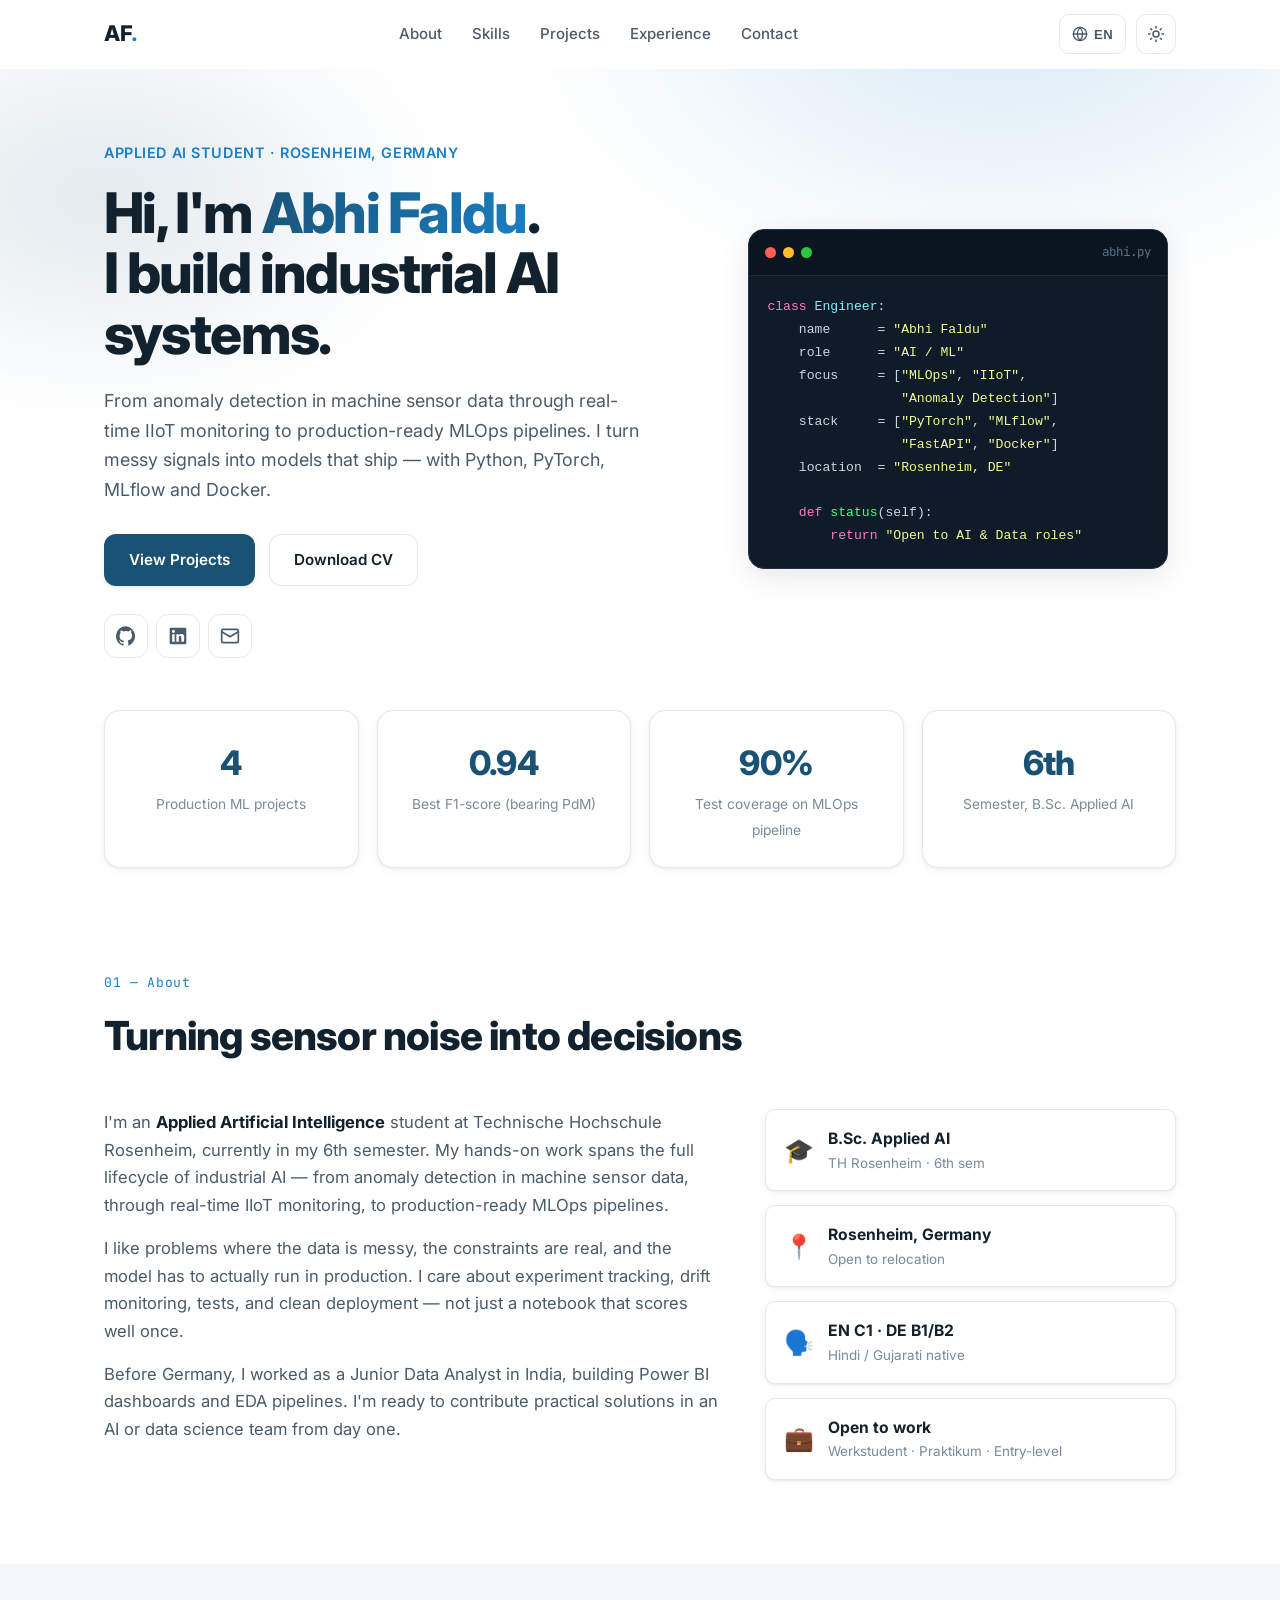
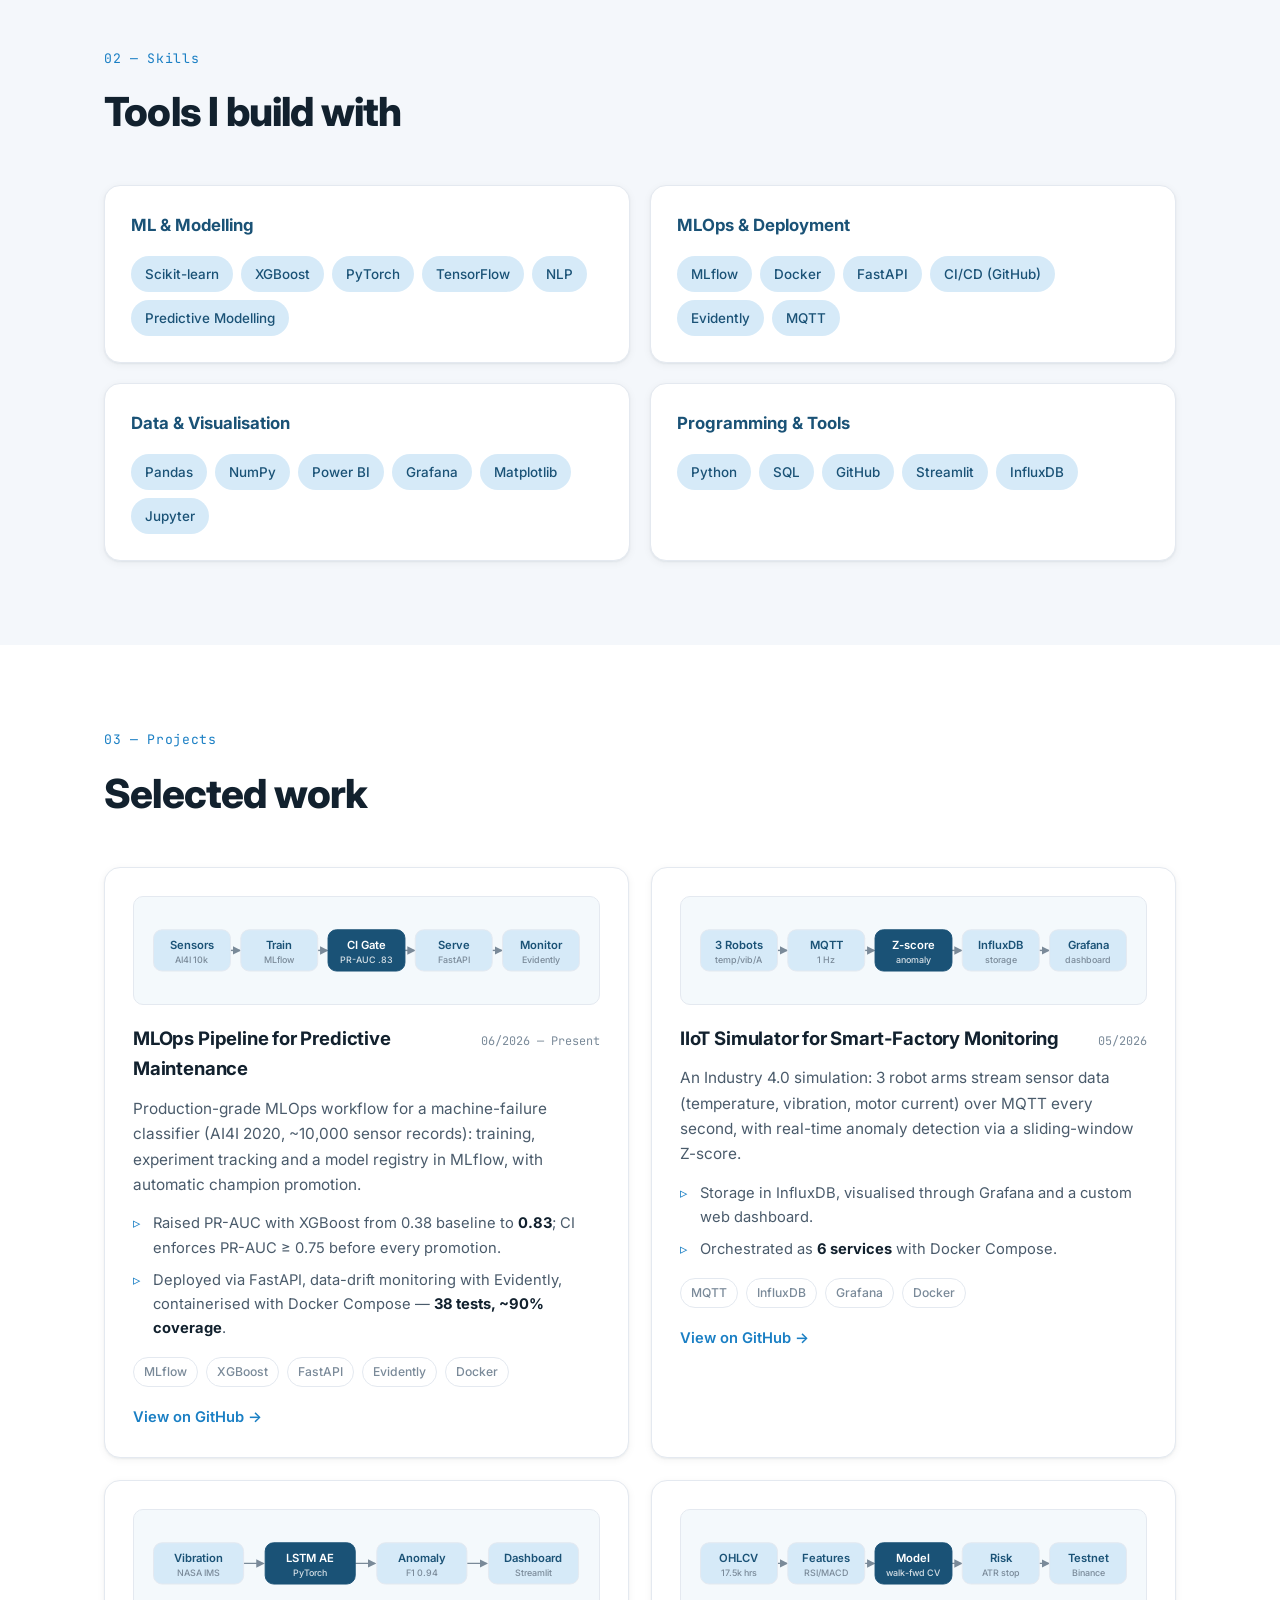
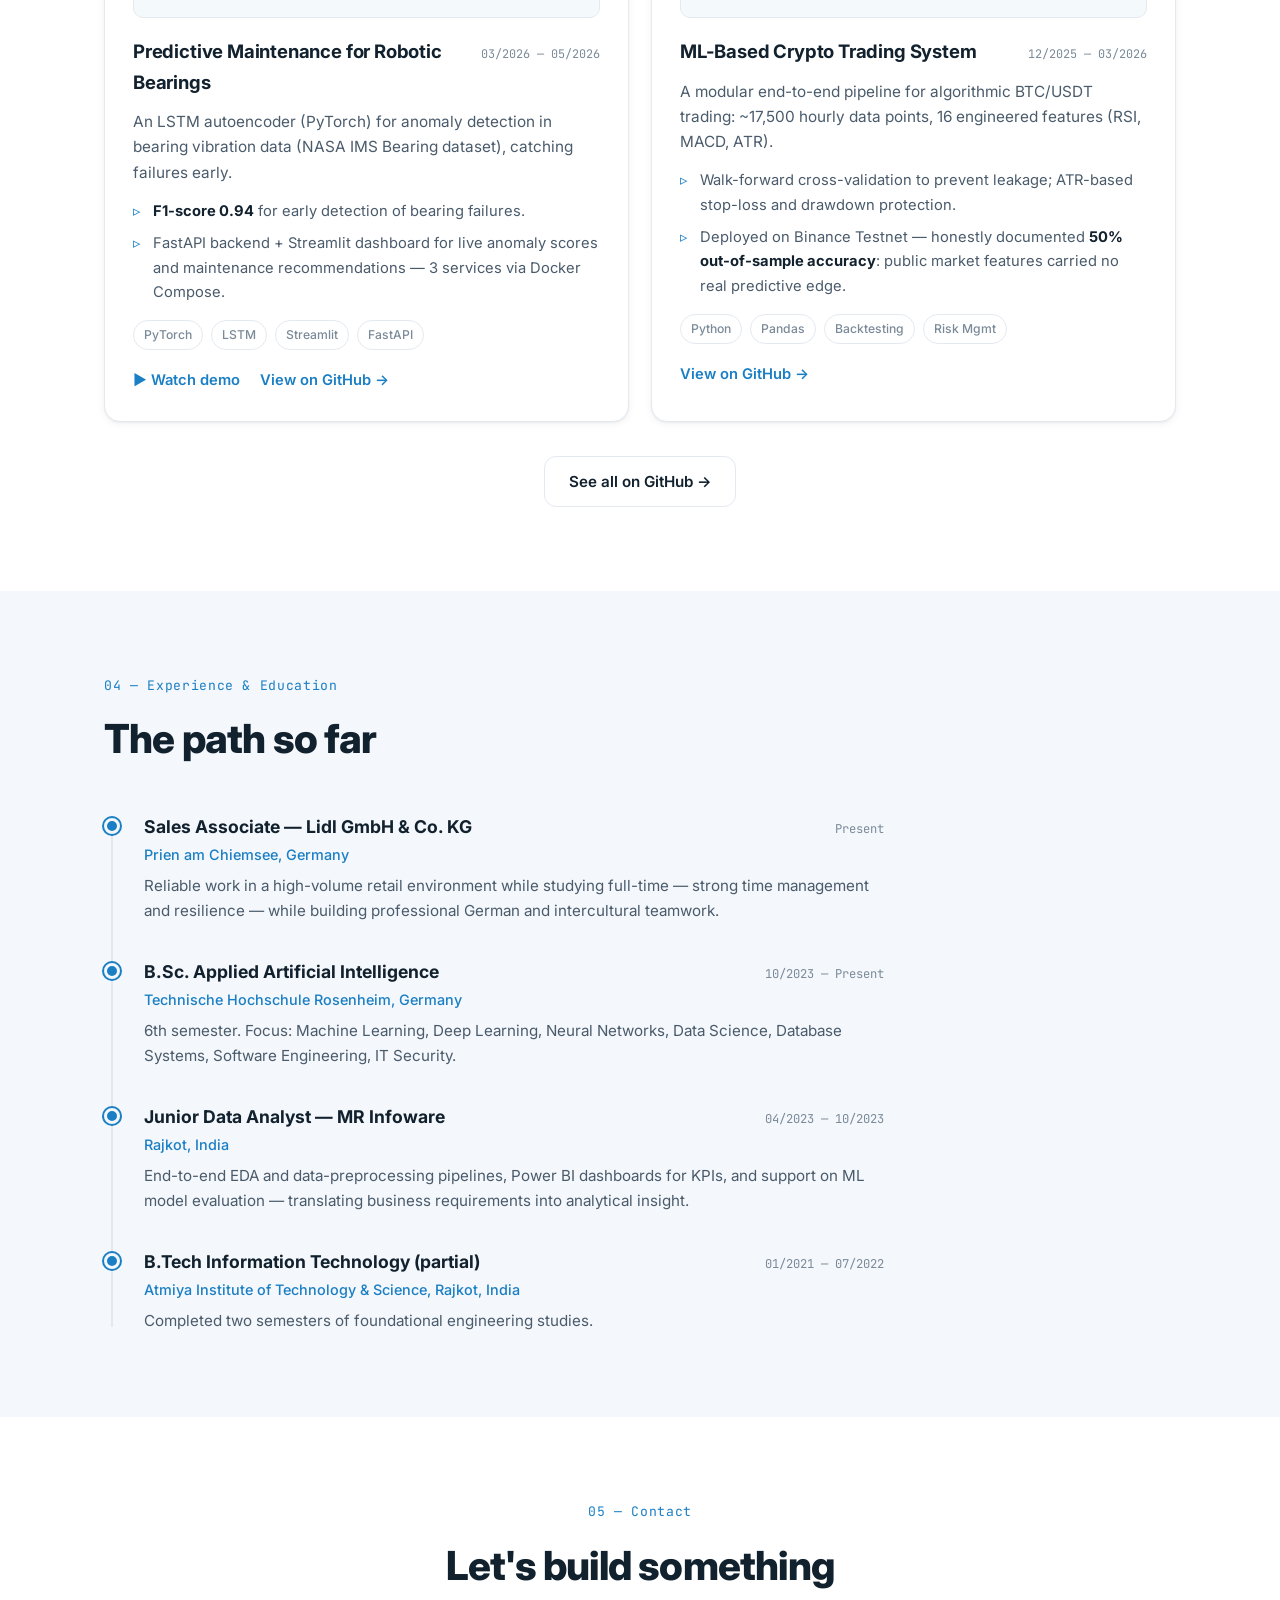
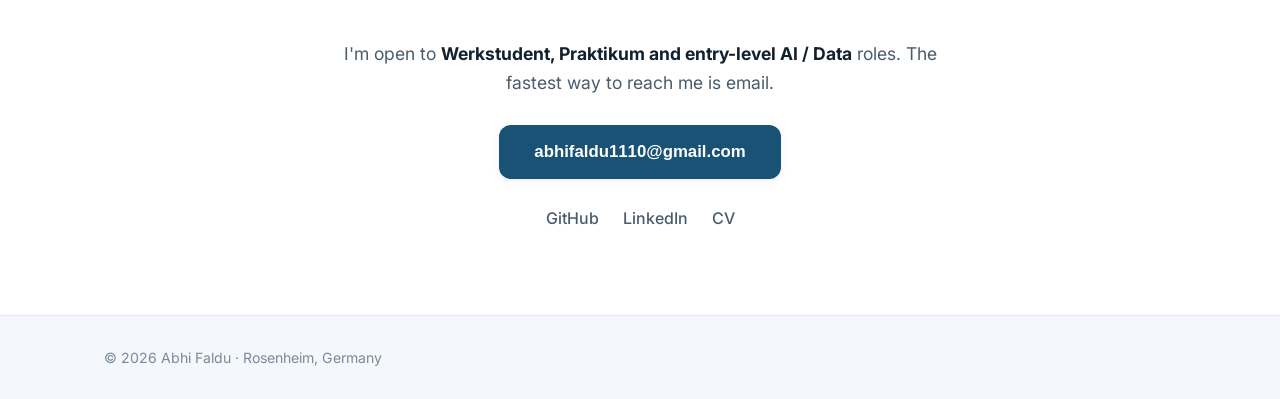
==== commit b8495827: "Add video explainer modal to bearing PdM project Co-Authored-By: Claude Opus 4.8 <noreply@anthropic." ====
--- a/index.html
+++ b/index.html
@@ -337,9 +337,14 @@
             <ul class="tags tags--sm">
               <li>PyTorch</li><li>LSTM</li><li>Streamlit</li><li>FastAPI</li>
             </ul>
-            <a class="project__link" href="https://github.com/abhi-faldu/robotic-bearing-pdm" target="_blank" rel="noopener" data-i18n="proj_github">
-              View on GitHub →
-            </a>
+            <div class="project__actions">
+              <button class="project__link project__link--video" type="button" data-video="assets/bearing-pdm-demo.mp4" data-video-title="Predictive Maintenance for Robotic Bearings" data-i18n="proj_watch">
+                ▶ Watch demo
+              </button>
+              <a class="project__link" href="https://github.com/abhi-faldu/robotic-bearing-pdm" target="_blank" rel="noopener" data-i18n="proj_github">
+                View on GitHub →
+              </a>
+            </div>
           </article>
 
           <!-- Project 4 -->
@@ -464,6 +469,16 @@
     </div>
   </footer>
 
+  <!-- Video modal -->
+  <div class="vmodal" id="video-modal" aria-hidden="true">
+    <div class="vmodal__backdrop" data-video-close></div>
+    <div class="vmodal__dialog" role="dialog" aria-modal="true" aria-label="Project demo video">
+      <button class="vmodal__close" type="button" data-video-close aria-label="Close video">✕</button>
+      <h3 class="vmodal__title" id="video-modal-title"></h3>
+      <video class="vmodal__video" id="video-modal-player" controls preload="none" playsinline></video>
+    </div>
+  </div>
+
   <script src="script.js"></script>
 </body>
 </html>
--- a/styles.css
+++ b/styles.css
@@ -259,8 +259,29 @@
 .project__points li::before { content: "▹"; position: absolute; left: 0; color: var(--accent); }
 .project__points strong { color: var(--text); }
 .project .tags--sm { margin-bottom: 18px; }
-.project__link { margin-top: auto; font-weight: 600; font-size: .92rem; color: var(--accent); transition: gap .2s; }
+.project__actions { margin-top: auto; display: flex; flex-wrap: wrap; align-items: center; gap: 10px 20px; }
+.project__link { font-weight: 600; font-size: .92rem; color: var(--accent); transition: gap .2s; }
 .project__link:hover { text-decoration: underline; }
+.project__actions .project__link { margin-top: 0; }
+.project__link--video { background: none; border: 0; padding: 0; cursor: pointer; font-family: inherit; }
+
+/* video modal */
+.vmodal { position: fixed; inset: 0; z-index: 200; display: none; align-items: center; justify-content: center; padding: 20px; }
+.vmodal.open { display: flex; }
+.vmodal__backdrop { position: absolute; inset: 0; background: rgba(7,16,24,.72); backdrop-filter: blur(3px); }
+.vmodal__dialog {
+  position: relative; z-index: 1; width: min(920px, 100%);
+  background: var(--surface); border: 1px solid var(--border); border-radius: var(--radius);
+  box-shadow: var(--shadow-md); padding: 18px;
+}
+.vmodal__title { font-size: 1.02rem; margin: 0 34px 12px 2px; letter-spacing: -.01em; }
+.vmodal__video { width: 100%; height: auto; max-height: 78vh; border-radius: 10px; background: #000; display: block; }
+.vmodal__close {
+  position: absolute; top: 12px; right: 12px; z-index: 2; width: 34px; height: 34px;
+  border: 1px solid var(--border); border-radius: 8px; background: var(--surface); color: var(--text);
+  font-size: 1rem; line-height: 1; cursor: pointer; transition: color .2s, border-color .2s;
+}
+.vmodal__close:hover { color: var(--accent); border-color: var(--accent); }
 .projects__more { text-align: center; margin-top: 34px; }
 
 /* timeline */
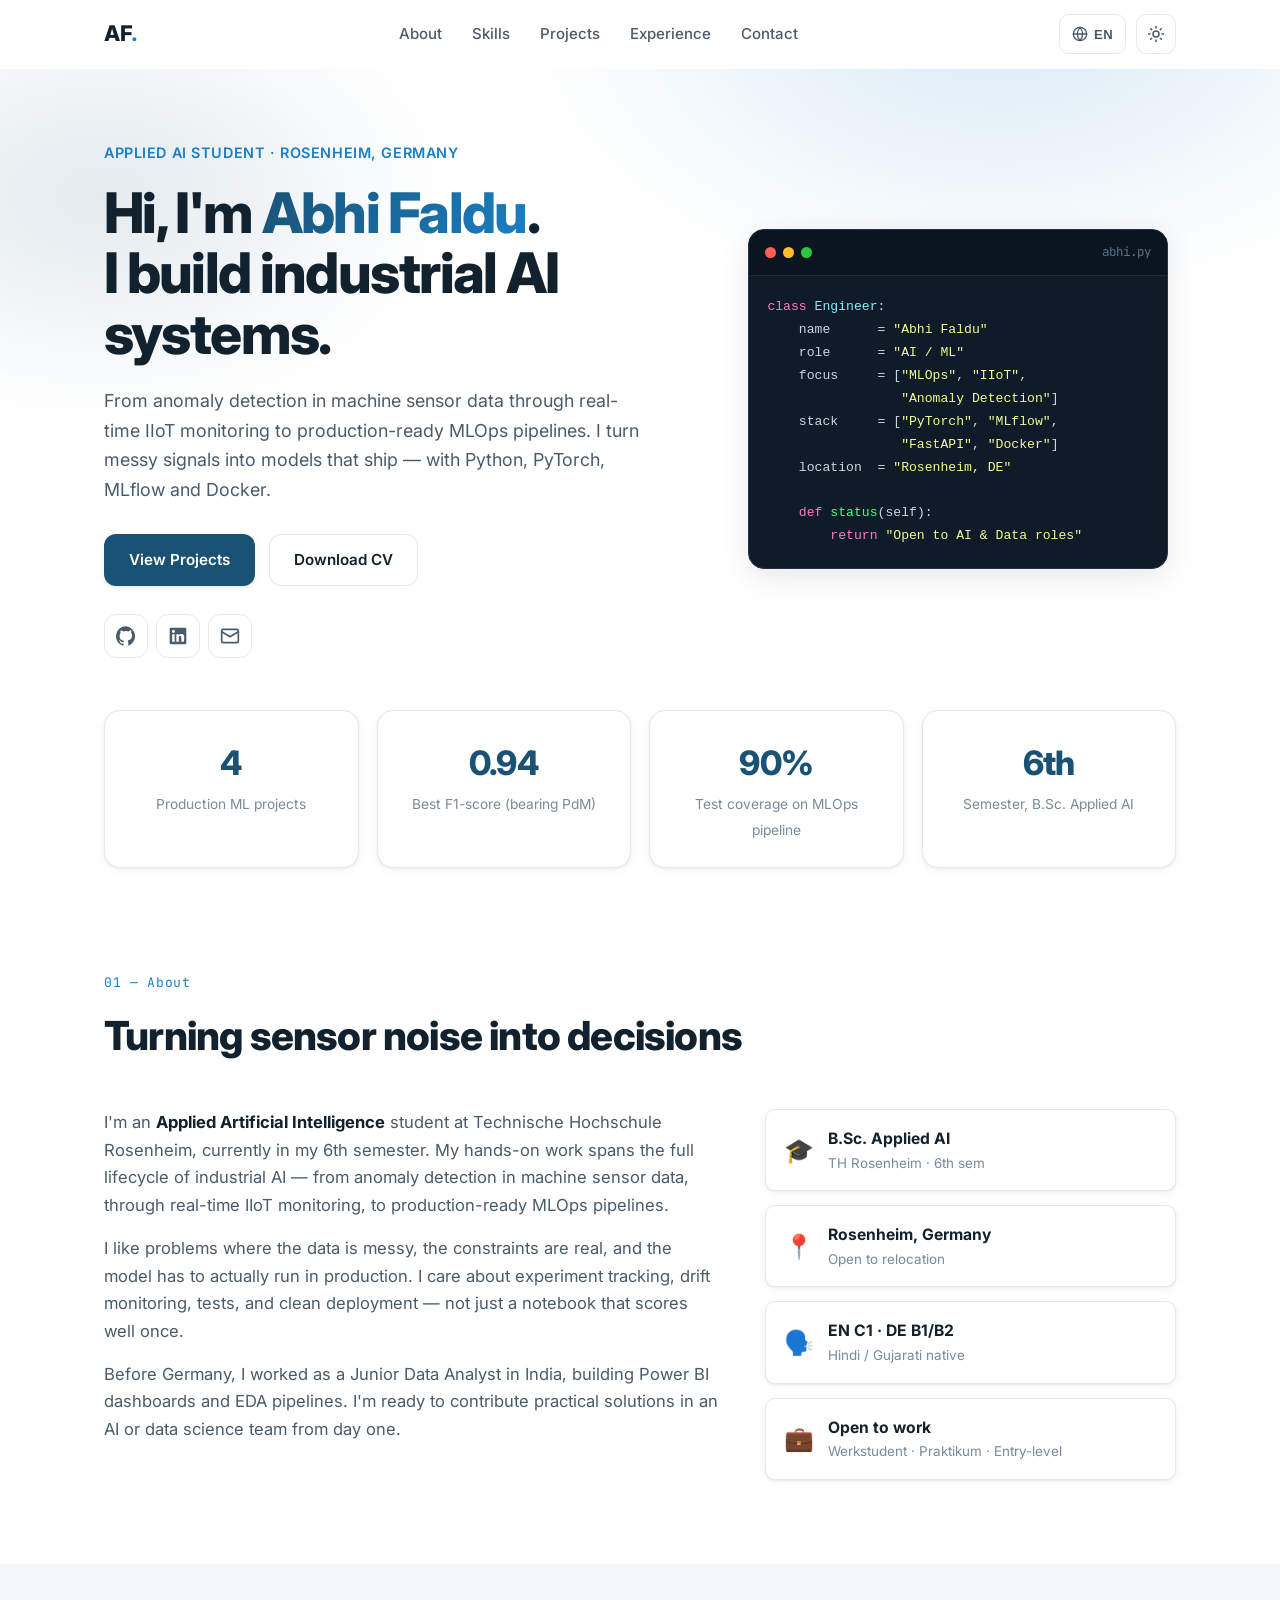
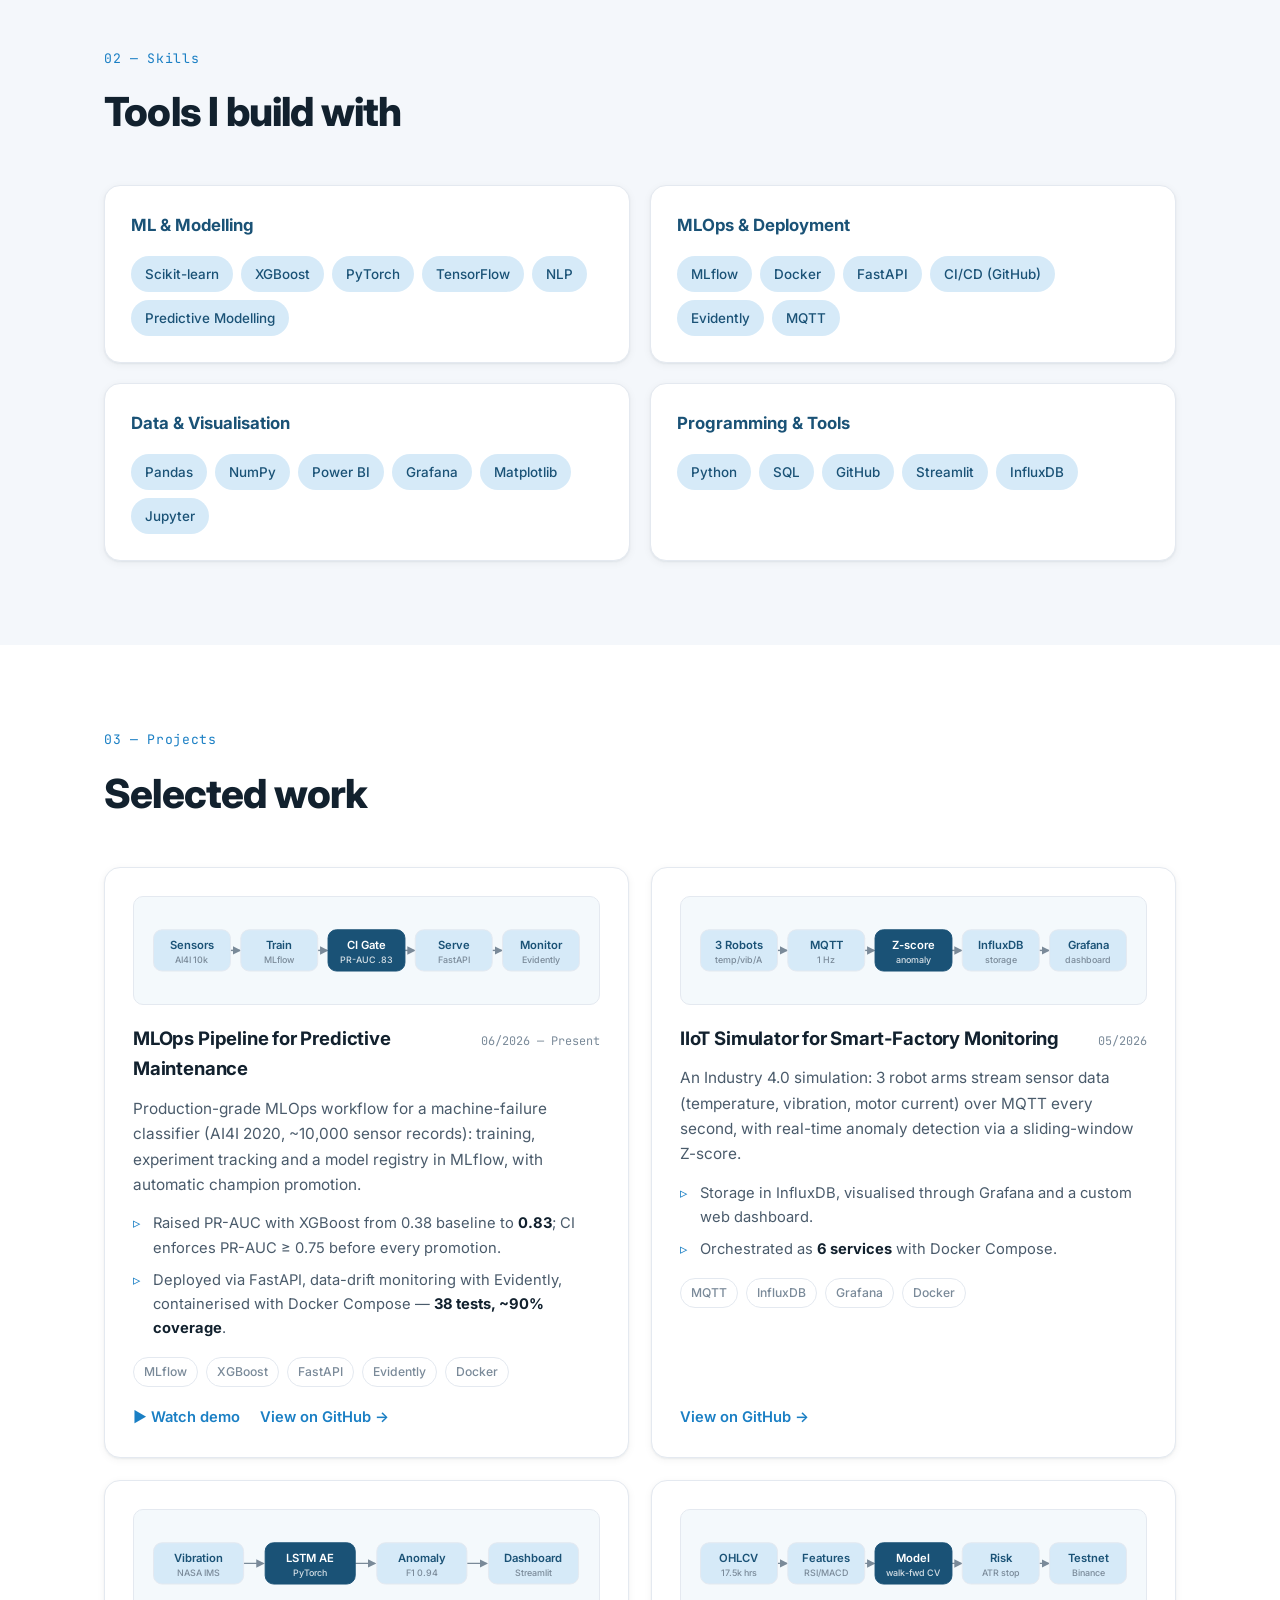
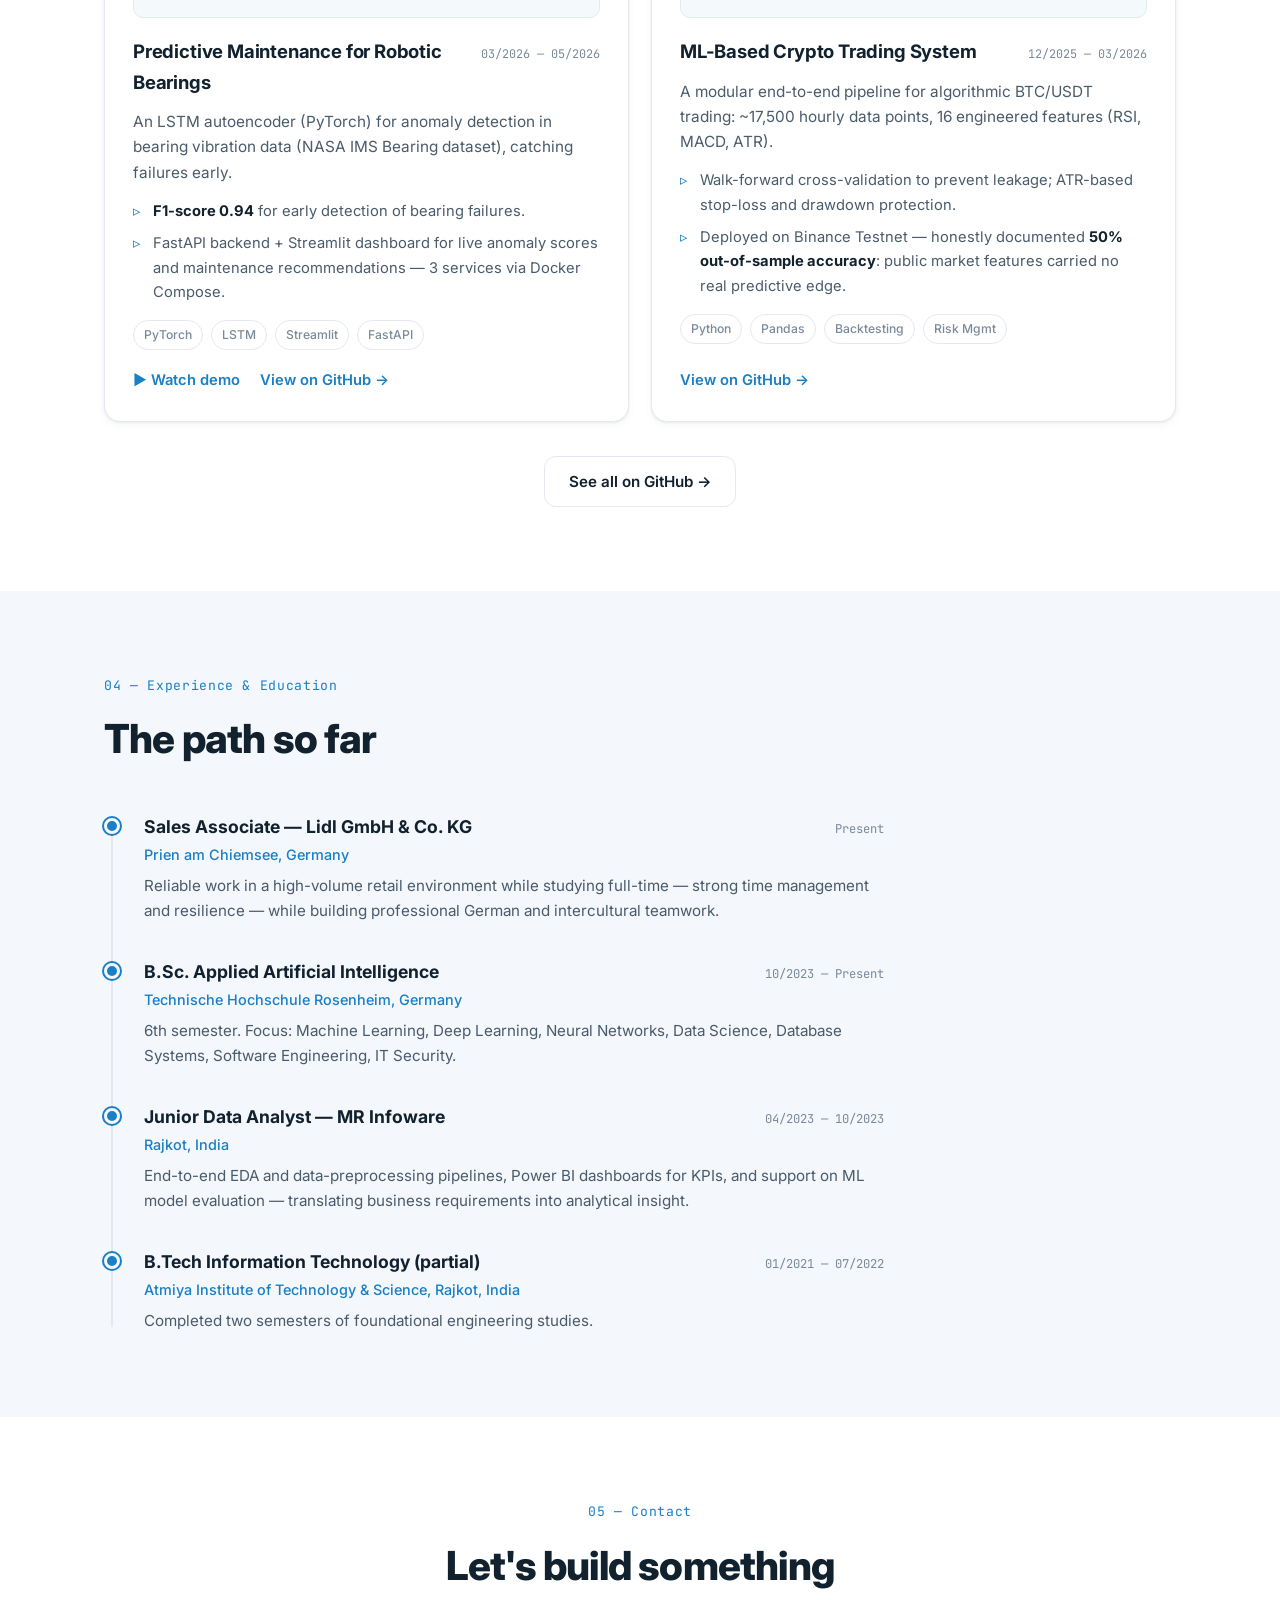
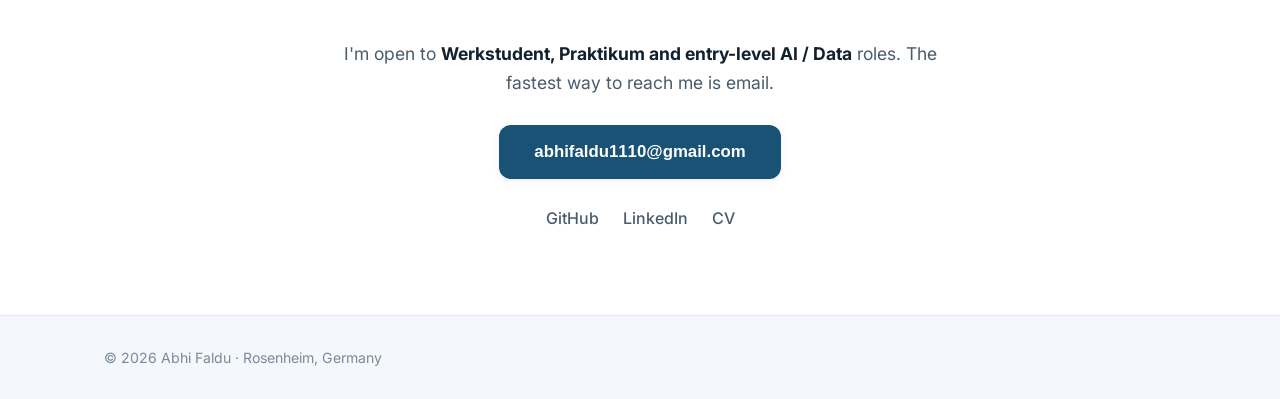
==== commit 1c0ad271: "Embed project explainer videos via themed demo modal Add "Watch demo" buttons to the anomaly, IIoT a" ====
--- a/index.html
+++ b/index.html
@@ -257,9 +257,14 @@
             <ul class="tags tags--sm">
               <li>MLflow</li><li>XGBoost</li><li>FastAPI</li><li>Evidently</li><li>Docker</li>
             </ul>
-            <a class="project__link" href="https://github.com/abhi-faldu/anomaly-detection-MLops" target="_blank" rel="noopener" data-i18n="proj_github">
-              View on GitHub →
-            </a>
+            <div class="project__actions">
+              <button class="project__link project__link--video" type="button" data-video="assets/anomaly-detection-mlops.mp4" data-video-poster="assets/anomaly-detection-mlops-poster.jpg" data-video-title="MLOps Pipeline for Predictive Maintenance" data-i18n="proj_watch">
+                ▶ Watch demo
+              </button>
+              <a class="project__link" href="https://github.com/abhi-faldu/anomaly-detection-MLops" target="_blank" rel="noopener" data-i18n="proj_github">
+                View on GitHub →
+              </a>
+            </div>
           </article>
 
           <!-- Project 2 -->
@@ -299,9 +304,14 @@
             <ul class="tags tags--sm">
               <li>MQTT</li><li>InfluxDB</li><li>Grafana</li><li>Docker</li>
             </ul>
-            <a class="project__link" href="https://github.com/abhi-faldu/iiot-smart-factory-sim" target="_blank" rel="noopener" data-i18n="proj_github">
-              View on GitHub →
-            </a>
+            <div class="project__actions">
+              <button class="project__link project__link--video" type="button" data-video="assets/iiot-smart-factory-sim.mp4" data-video-title="IIoT Simulator for Smart-Factory Monitoring" data-i18n="proj_watch">
+                ▶ Watch demo
+              </button>
+              <a class="project__link" href="https://github.com/abhi-faldu/iiot-smart-factory-sim" target="_blank" rel="noopener" data-i18n="proj_github">
+                View on GitHub →
+              </a>
+            </div>
           </article>
 
           <!-- Project 3 -->
@@ -338,7 +348,7 @@
               <li>PyTorch</li><li>LSTM</li><li>Streamlit</li><li>FastAPI</li>
             </ul>
             <div class="project__actions">
-              <button class="project__link project__link--video" type="button" data-video="assets/bearing-pdm-demo.mp4" data-video-title="Predictive Maintenance for Robotic Bearings" data-i18n="proj_watch">
+              <button class="project__link project__link--video" type="button" data-video="assets/bearing-pdm-demo.mp4" data-video-poster="assets/bearing-pdm-poster.jpg" data-video-title="Predictive Maintenance for Robotic Bearings" data-i18n="proj_watch">
                 ▶ Watch demo
               </button>
               <a class="project__link" href="https://github.com/abhi-faldu/robotic-bearing-pdm" target="_blank" rel="noopener" data-i18n="proj_github">
@@ -383,9 +393,14 @@
             <ul class="tags tags--sm">
               <li>Python</li><li>Pandas</li><li>Backtesting</li><li>Risk Mgmt</li>
             </ul>
-            <a class="project__link" href="https://github.com/abhi-faldu/ml-bot" target="_blank" rel="noopener" data-i18n="proj_github">
-              View on GitHub →
-            </a>
+            <div class="project__actions">
+              <button class="project__link project__link--video" type="button" data-video="assets/ml-bot.mp4" data-video-title="ML-Based Crypto Trading System" data-i18n="proj_watch">
+                ▶ Watch demo
+              </button>
+              <a class="project__link" href="https://github.com/abhi-faldu/ml-bot" target="_blank" rel="noopener" data-i18n="proj_github">
+                View on GitHub →
+              </a>
+            </div>
           </article>
         </div>
 
@@ -475,7 +490,7 @@
     <div class="vmodal__dialog" role="dialog" aria-modal="true" aria-label="Project demo video">
       <button class="vmodal__close" type="button" data-video-close aria-label="Close video">✕</button>
       <h3 class="vmodal__title" id="video-modal-title"></h3>
-      <video class="vmodal__video" id="video-modal-player" controls preload="none" playsinline></video>
+      <video class="vmodal__video" id="video-modal-player" controls preload="metadata" playsinline></video>
     </div>
   </div>
 
--- a/styles.css
+++ b/styles.css
@@ -275,7 +275,7 @@
   box-shadow: var(--shadow-md); padding: 18px;
 }
 .vmodal__title { font-size: 1.02rem; margin: 0 34px 12px 2px; letter-spacing: -.01em; }
-.vmodal__video { width: 100%; height: auto; max-height: 78vh; border-radius: 10px; background: #000; display: block; }
+.vmodal__video { width: 100%; height: auto; max-width: 100%; max-height: 78vh; border-radius: 14px; background: #000; display: block; }
 .vmodal__close {
   position: absolute; top: 12px; right: 12px; z-index: 2; width: 34px; height: 34px;
   border: 1px solid var(--border); border-radius: 8px; background: var(--surface); color: var(--text);
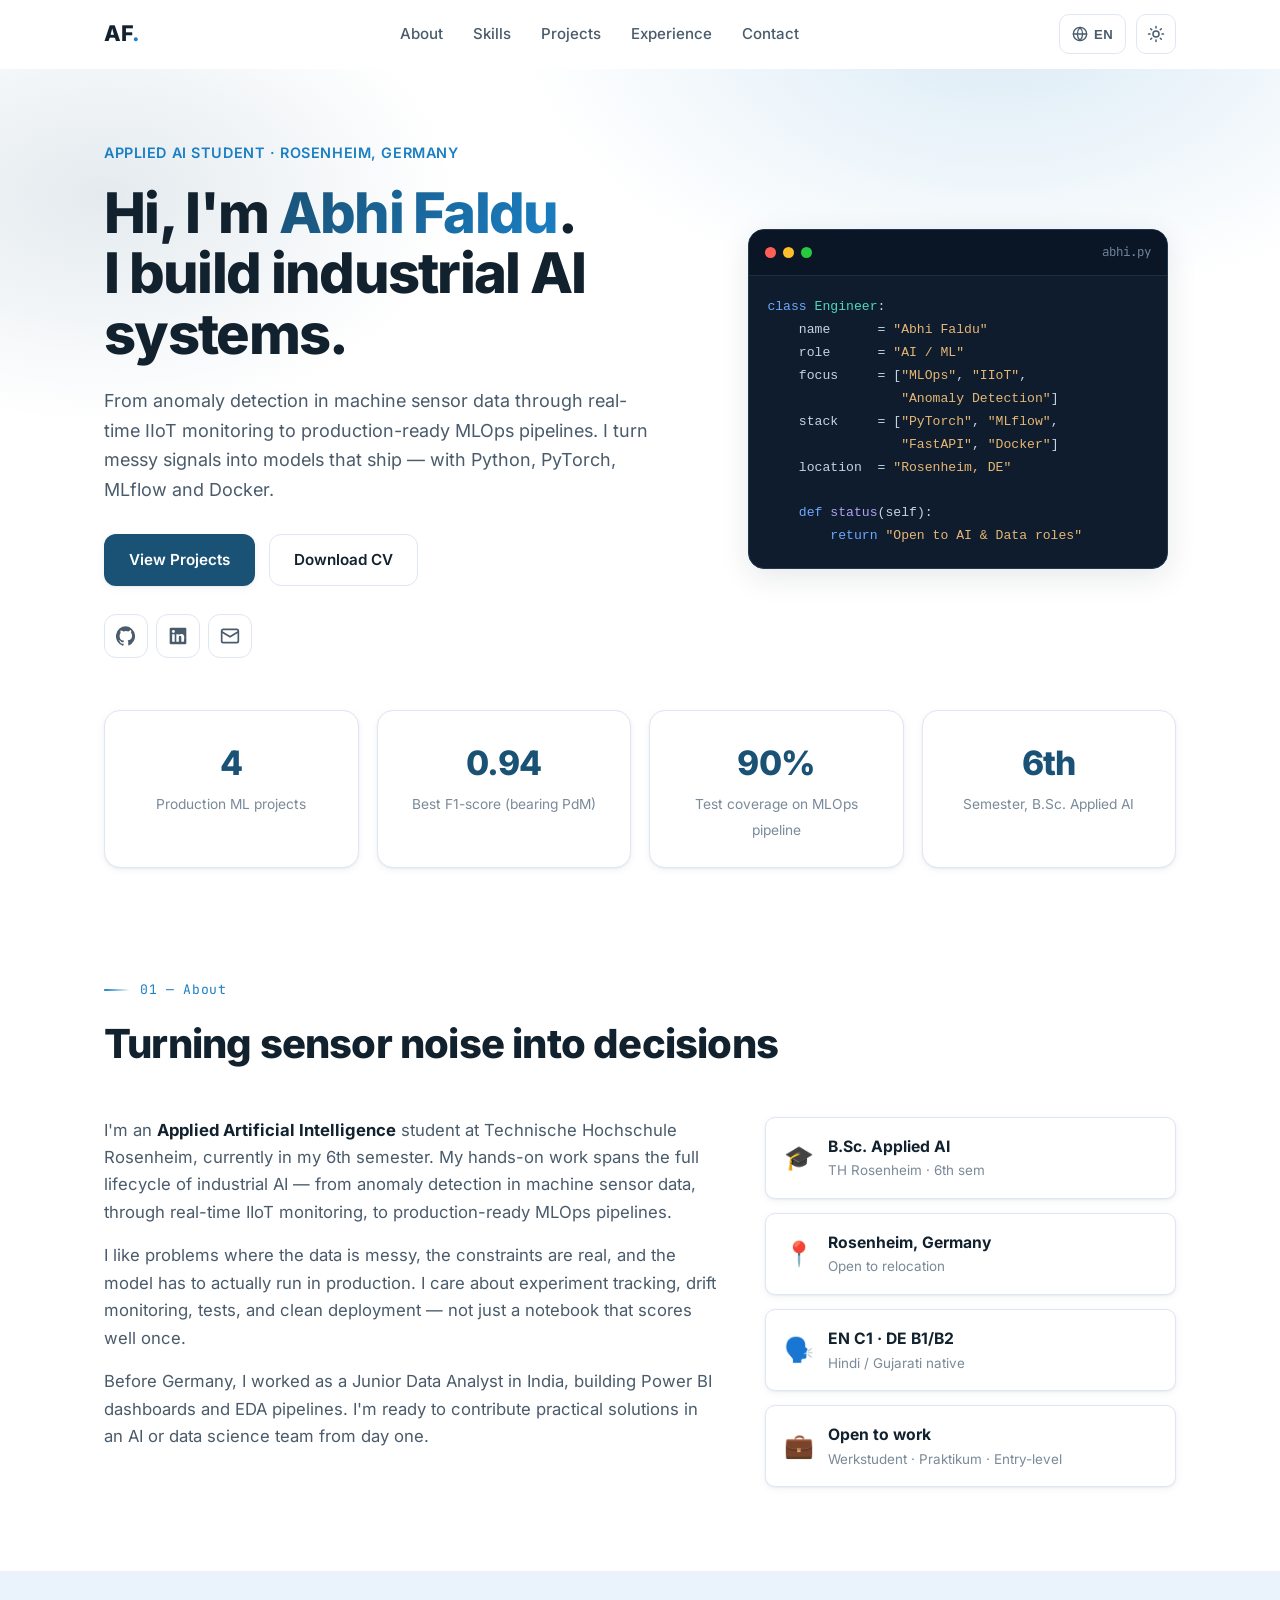
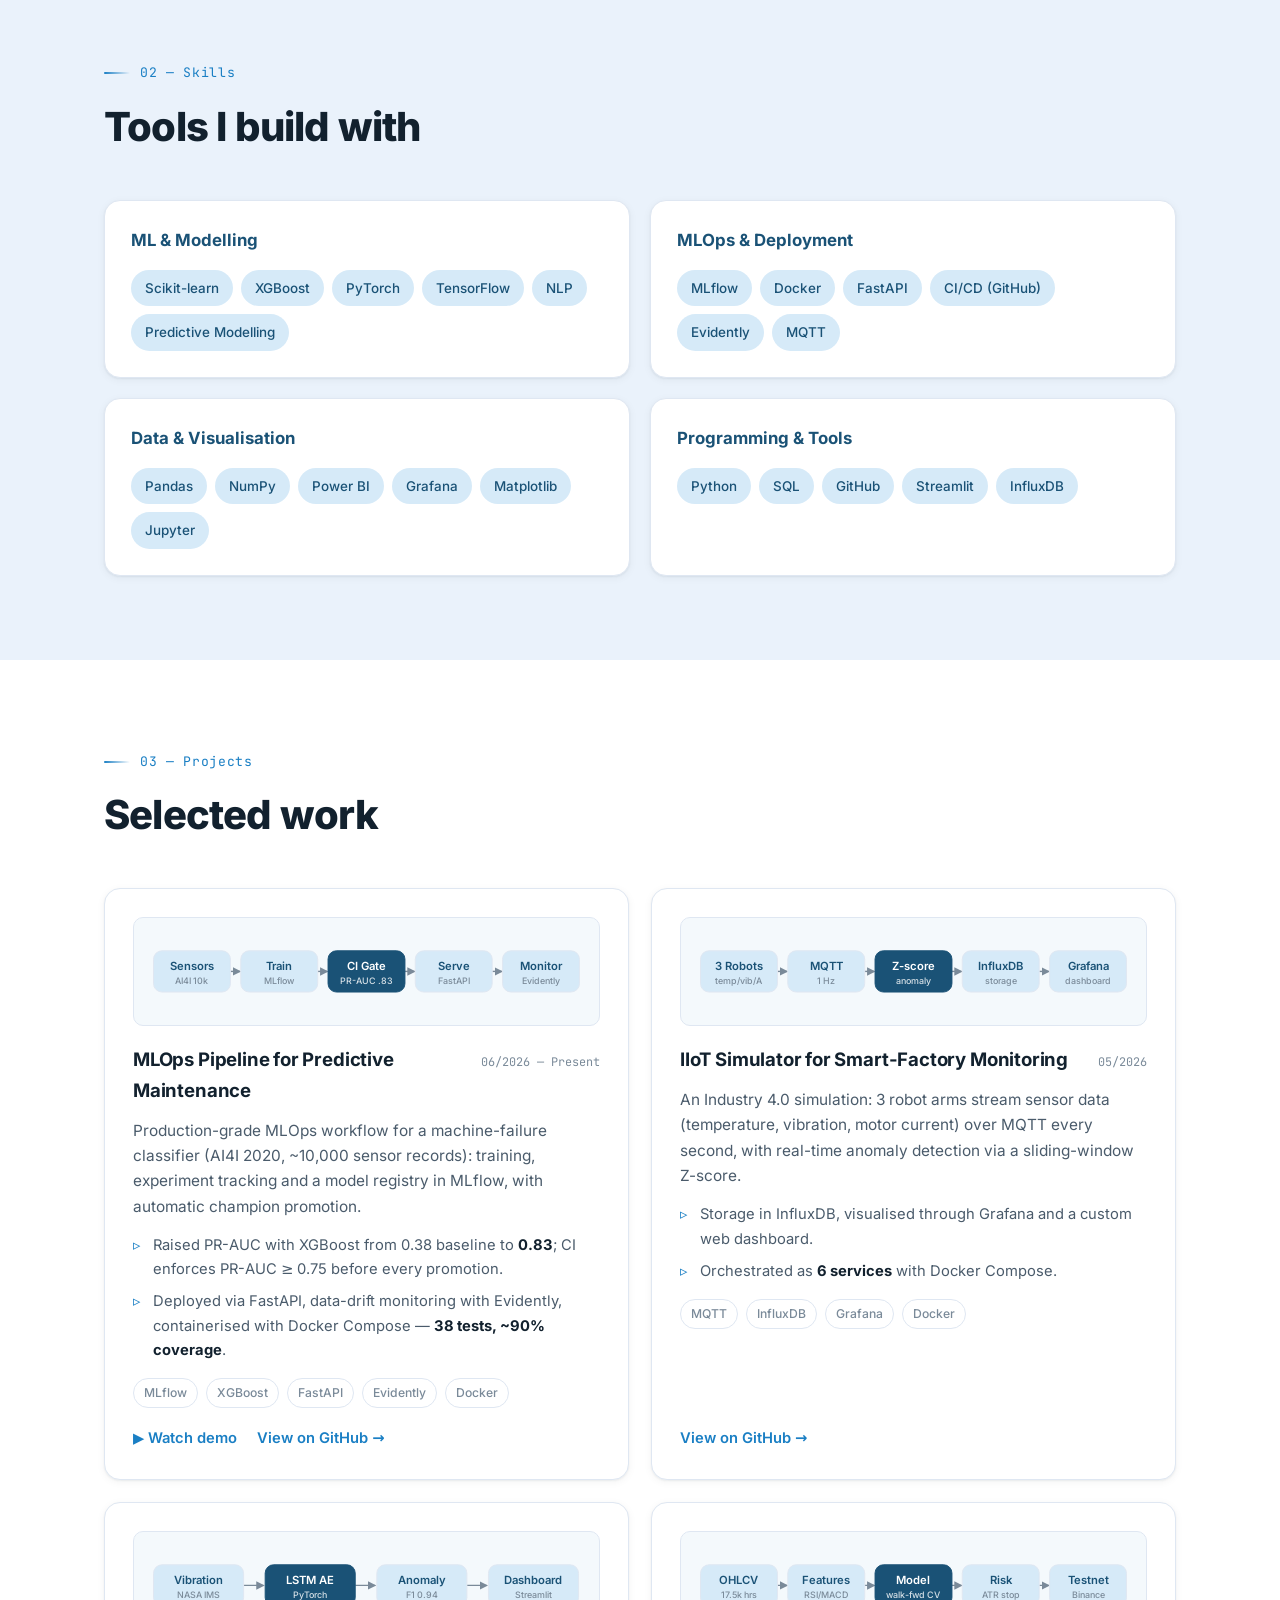
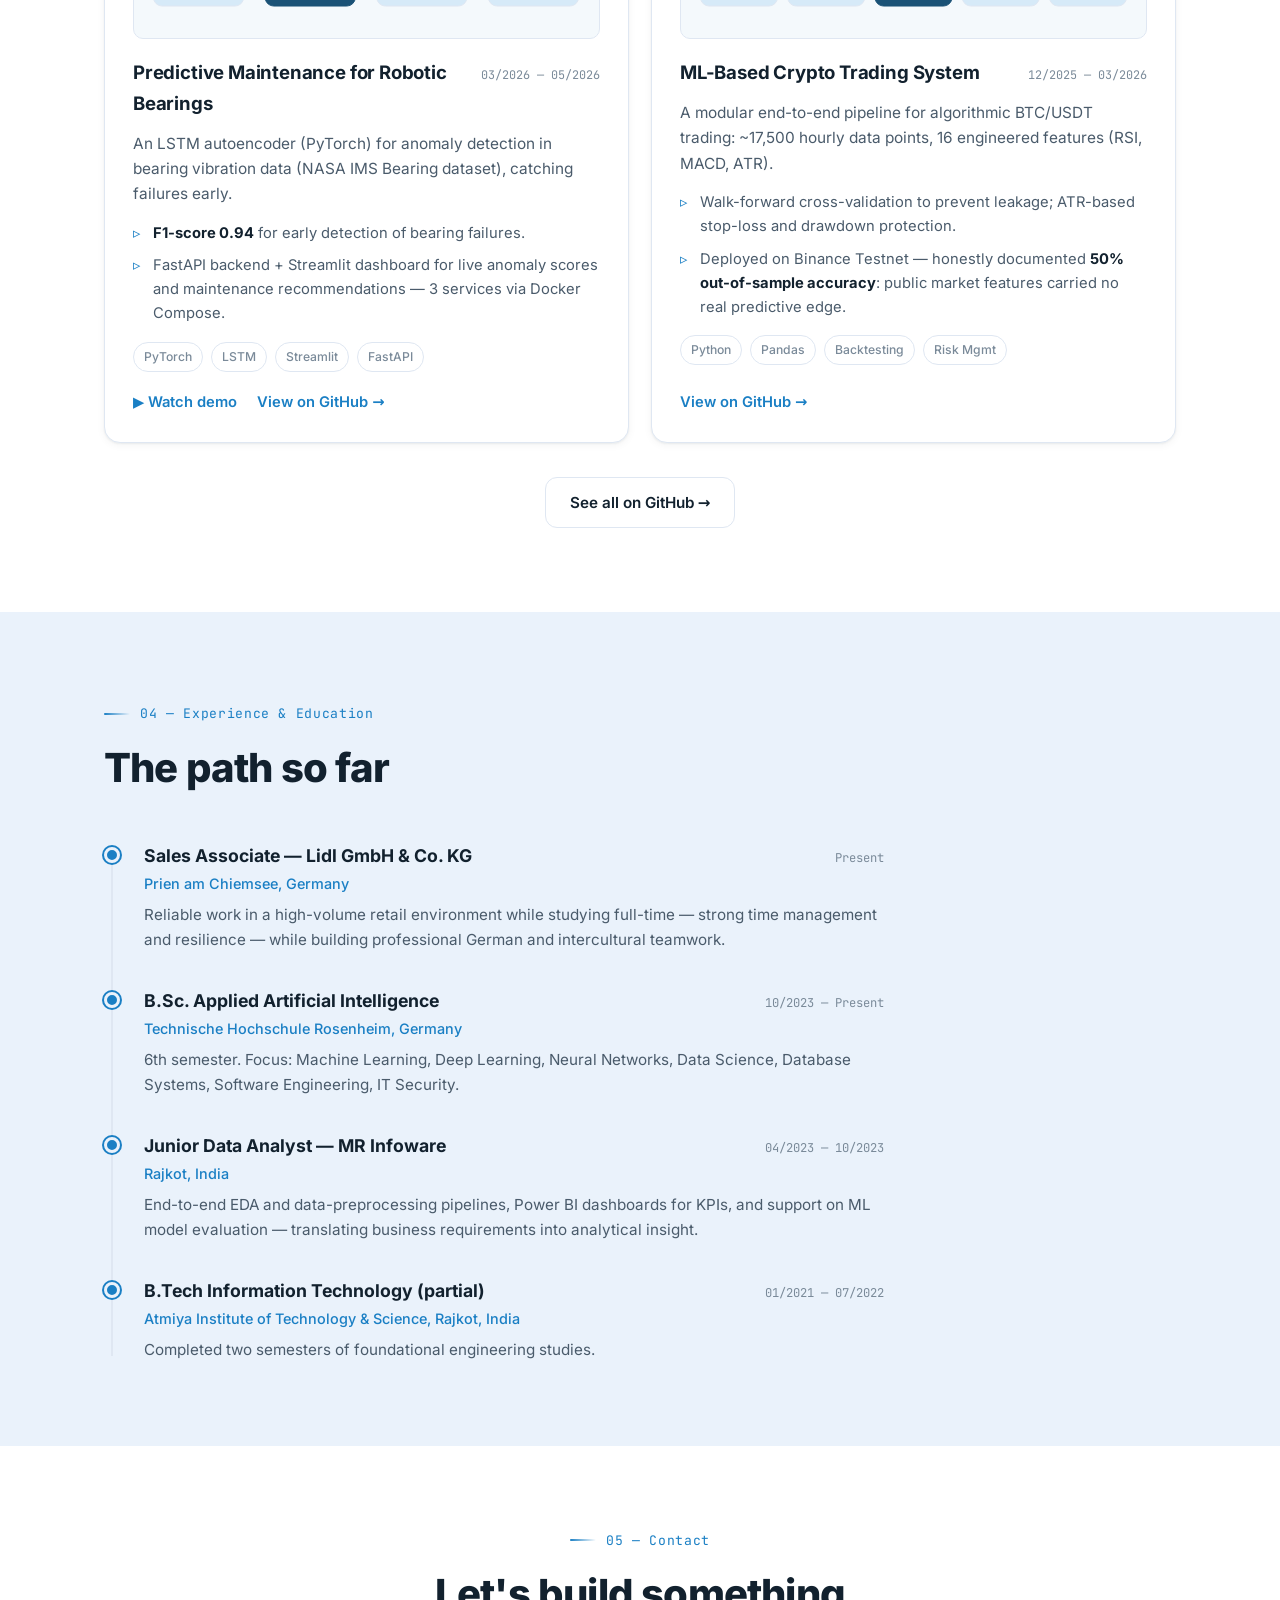
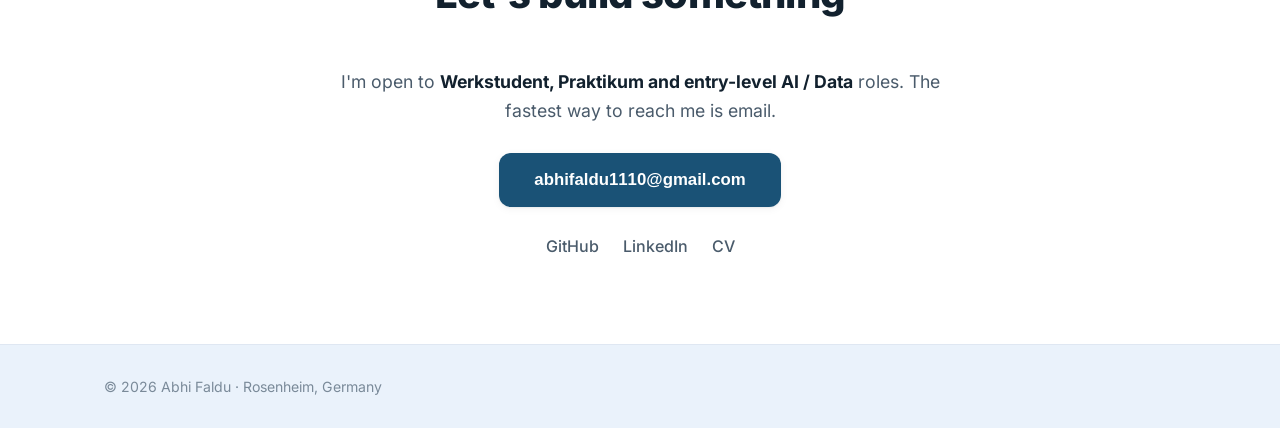
==== commit 39762d34: "Self-host fonts, default to light mode, refine color palette - Self-host Inter + JetBrains Mono (rem" ====
--- a/index.html
+++ b/index.html
@@ -51,9 +51,10 @@
   }
   </script>
 
-  <link rel="preconnect" href="https://fonts.googleapis.com" />
-  <link rel="preconnect" href="https://fonts.gstatic.com" crossorigin />
-  <link href="https://fonts.googleapis.com/css2?family=Inter:wght@400;500;600;700;800&family=JetBrains+Mono:wght@400;500&display=swap" rel="stylesheet" />
+  <!-- Self-hosted fonts: no third-party requests (GDPR-safe) + faster. Preload the latin subsets that render all EN/DE text. -->
+  <link rel="preload" as="font" type="font/woff2" href="assets/fonts/UcC73FwrK3iLTeHuS_nVMrMxCp50SjIa1ZL7.woff2" crossorigin />
+  <link rel="preload" as="font" type="font/woff2" href="assets/fonts/tDbv2o-flEEny0FZhsfKu5WU4zr3E_BX0PnT8RD8yKwBNntkaToggR7BYRbKPxDcwg.woff2" crossorigin />
+  <link rel="stylesheet" href="assets/fonts/fonts.css" />
   <link rel="stylesheet" href="styles.css" />
   <link rel="icon" href="data:image/svg+xml,%3Csvg xmlns='http://www.w3.org/2000/svg' viewBox='0 0 100 100'%3E%3Crect width='100' height='100' rx='22' fill='%231a5276'/%3E%3Ctext x='50' y='68' font-size='54' font-family='Arial' font-weight='bold' fill='white' text-anchor='middle'%3EAF%3C/text%3E%3C/svg%3E" />
 </head>
--- a/assets/fonts/fonts.css
+++ b/assets/fonts/fonts.css
@@ -0,0 +1,423 @@
+/* cyrillic-ext */
+@font-face {
+  font-family: 'Inter';
+  font-style: normal;
+  font-weight: 400;
+  font-display: swap;
+  src: url(UcC73FwrK3iLTeHuS_nVMrMxCp50SjIa2JL7SUc.woff2) format('woff2');
+  unicode-range: U+0460-052F, U+1C80-1C8A, U+20B4, U+2DE0-2DFF, U+A640-A69F, U+FE2E-FE2F;
+}
+/* cyrillic */
+@font-face {
+  font-family: 'Inter';
+  font-style: normal;
+  font-weight: 400;
+  font-display: swap;
+  src: url(UcC73FwrK3iLTeHuS_nVMrMxCp50SjIa0ZL7SUc.woff2) format('woff2');
+  unicode-range: U+0301, U+0400-045F, U+0490-0491, U+04B0-04B1, U+2116;
+}
+/* greek-ext */
+@font-face {
+  font-family: 'Inter';
+  font-style: normal;
+  font-weight: 400;
+  font-display: swap;
+  src: url(UcC73FwrK3iLTeHuS_nVMrMxCp50SjIa2ZL7SUc.woff2) format('woff2');
+  unicode-range: U+1F00-1FFF;
+}
+/* greek */
+@font-face {
+  font-family: 'Inter';
+  font-style: normal;
+  font-weight: 400;
+  font-display: swap;
+  src: url(UcC73FwrK3iLTeHuS_nVMrMxCp50SjIa1pL7SUc.woff2) format('woff2');
+  unicode-range: U+0370-0377, U+037A-037F, U+0384-038A, U+038C, U+038E-03A1, U+03A3-03FF;
+}
+/* vietnamese */
+@font-face {
+  font-family: 'Inter';
+  font-style: normal;
+  font-weight: 400;
+  font-display: swap;
+  src: url(UcC73FwrK3iLTeHuS_nVMrMxCp50SjIa2pL7SUc.woff2) format('woff2');
+  unicode-range: U+0102-0103, U+0110-0111, U+0128-0129, U+0168-0169, U+01A0-01A1, U+01AF-01B0, U+0300-0301, U+0303-0304, U+0308-0309, U+0323, U+0329, U+1EA0-1EF9, U+20AB;
+}
+/* latin-ext */
+@font-face {
+  font-family: 'Inter';
+  font-style: normal;
+  font-weight: 400;
+  font-display: swap;
+  src: url(UcC73FwrK3iLTeHuS_nVMrMxCp50SjIa25L7SUc.woff2) format('woff2');
+  unicode-range: U+0100-02BA, U+02BD-02C5, U+02C7-02CC, U+02CE-02D7, U+02DD-02FF, U+0304, U+0308, U+0329, U+1D00-1DBF, U+1E00-1E9F, U+1EF2-1EFF, U+2020, U+20A0-20AB, U+20AD-20C0, U+2113, U+2C60-2C7F, U+A720-A7FF;
+}
+/* latin */
+@font-face {
+  font-family: 'Inter';
+  font-style: normal;
+  font-weight: 400;
+  font-display: swap;
+  src: url(UcC73FwrK3iLTeHuS_nVMrMxCp50SjIa1ZL7.woff2) format('woff2');
+  unicode-range: U+0000-00FF, U+0131, U+0152-0153, U+02BB-02BC, U+02C6, U+02DA, U+02DC, U+0304, U+0308, U+0329, U+2000-206F, U+20AC, U+2122, U+2191, U+2193, U+2212, U+2215, U+FEFF, U+FFFD;
+}
+/* cyrillic-ext */
+@font-face {
+  font-family: 'Inter';
+  font-style: normal;
+  font-weight: 500;
+  font-display: swap;
+  src: url(UcC73FwrK3iLTeHuS_nVMrMxCp50SjIa2JL7SUc.woff2) format('woff2');
+  unicode-range: U+0460-052F, U+1C80-1C8A, U+20B4, U+2DE0-2DFF, U+A640-A69F, U+FE2E-FE2F;
+}
+/* cyrillic */
+@font-face {
+  font-family: 'Inter';
+  font-style: normal;
+  font-weight: 500;
+  font-display: swap;
+  src: url(UcC73FwrK3iLTeHuS_nVMrMxCp50SjIa0ZL7SUc.woff2) format('woff2');
+  unicode-range: U+0301, U+0400-045F, U+0490-0491, U+04B0-04B1, U+2116;
+}
+/* greek-ext */
+@font-face {
+  font-family: 'Inter';
+  font-style: normal;
+  font-weight: 500;
+  font-display: swap;
+  src: url(UcC73FwrK3iLTeHuS_nVMrMxCp50SjIa2ZL7SUc.woff2) format('woff2');
+  unicode-range: U+1F00-1FFF;
+}
+/* greek */
+@font-face {
+  font-family: 'Inter';
+  font-style: normal;
+  font-weight: 500;
+  font-display: swap;
+  src: url(UcC73FwrK3iLTeHuS_nVMrMxCp50SjIa1pL7SUc.woff2) format('woff2');
+  unicode-range: U+0370-0377, U+037A-037F, U+0384-038A, U+038C, U+038E-03A1, U+03A3-03FF;
+}
+/* vietnamese */
+@font-face {
+  font-family: 'Inter';
+  font-style: normal;
+  font-weight: 500;
+  font-display: swap;
+  src: url(UcC73FwrK3iLTeHuS_nVMrMxCp50SjIa2pL7SUc.woff2) format('woff2');
+  unicode-range: U+0102-0103, U+0110-0111, U+0128-0129, U+0168-0169, U+01A0-01A1, U+01AF-01B0, U+0300-0301, U+0303-0304, U+0308-0309, U+0323, U+0329, U+1EA0-1EF9, U+20AB;
+}
+/* latin-ext */
+@font-face {
+  font-family: 'Inter';
+  font-style: normal;
+  font-weight: 500;
+  font-display: swap;
+  src: url(UcC73FwrK3iLTeHuS_nVMrMxCp50SjIa25L7SUc.woff2) format('woff2');
+  unicode-range: U+0100-02BA, U+02BD-02C5, U+02C7-02CC, U+02CE-02D7, U+02DD-02FF, U+0304, U+0308, U+0329, U+1D00-1DBF, U+1E00-1E9F, U+1EF2-1EFF, U+2020, U+20A0-20AB, U+20AD-20C0, U+2113, U+2C60-2C7F, U+A720-A7FF;
+}
+/* latin */
+@font-face {
+  font-family: 'Inter';
+  font-style: normal;
+  font-weight: 500;
+  font-display: swap;
+  src: url(UcC73FwrK3iLTeHuS_nVMrMxCp50SjIa1ZL7.woff2) format('woff2');
+  unicode-range: U+0000-00FF, U+0131, U+0152-0153, U+02BB-02BC, U+02C6, U+02DA, U+02DC, U+0304, U+0308, U+0329, U+2000-206F, U+20AC, U+2122, U+2191, U+2193, U+2212, U+2215, U+FEFF, U+FFFD;
+}
+/* cyrillic-ext */
+@font-face {
+  font-family: 'Inter';
+  font-style: normal;
+  font-weight: 600;
+  font-display: swap;
+  src: url(UcC73FwrK3iLTeHuS_nVMrMxCp50SjIa2JL7SUc.woff2) format('woff2');
+  unicode-range: U+0460-052F, U+1C80-1C8A, U+20B4, U+2DE0-2DFF, U+A640-A69F, U+FE2E-FE2F;
+}
+/* cyrillic */
+@font-face {
+  font-family: 'Inter';
+  font-style: normal;
+  font-weight: 600;
+  font-display: swap;
+  src: url(UcC73FwrK3iLTeHuS_nVMrMxCp50SjIa0ZL7SUc.woff2) format('woff2');
+  unicode-range: U+0301, U+0400-045F, U+0490-0491, U+04B0-04B1, U+2116;
+}
+/* greek-ext */
+@font-face {
+  font-family: 'Inter';
+  font-style: normal;
+  font-weight: 600;
+  font-display: swap;
+  src: url(UcC73FwrK3iLTeHuS_nVMrMxCp50SjIa2ZL7SUc.woff2) format('woff2');
+  unicode-range: U+1F00-1FFF;
+}
+/* greek */
+@font-face {
+  font-family: 'Inter';
+  font-style: normal;
+  font-weight: 600;
+  font-display: swap;
+  src: url(UcC73FwrK3iLTeHuS_nVMrMxCp50SjIa1pL7SUc.woff2) format('woff2');
+  unicode-range: U+0370-0377, U+037A-037F, U+0384-038A, U+038C, U+038E-03A1, U+03A3-03FF;
+}
+/* vietnamese */
+@font-face {
+  font-family: 'Inter';
+  font-style: normal;
+  font-weight: 600;
+  font-display: swap;
+  src: url(UcC73FwrK3iLTeHuS_nVMrMxCp50SjIa2pL7SUc.woff2) format('woff2');
+  unicode-range: U+0102-0103, U+0110-0111, U+0128-0129, U+0168-0169, U+01A0-01A1, U+01AF-01B0, U+0300-0301, U+0303-0304, U+0308-0309, U+0323, U+0329, U+1EA0-1EF9, U+20AB;
+}
+/* latin-ext */
+@font-face {
+  font-family: 'Inter';
+  font-style: normal;
+  font-weight: 600;
+  font-display: swap;
+  src: url(UcC73FwrK3iLTeHuS_nVMrMxCp50SjIa25L7SUc.woff2) format('woff2');
+  unicode-range: U+0100-02BA, U+02BD-02C5, U+02C7-02CC, U+02CE-02D7, U+02DD-02FF, U+0304, U+0308, U+0329, U+1D00-1DBF, U+1E00-1E9F, U+1EF2-1EFF, U+2020, U+20A0-20AB, U+20AD-20C0, U+2113, U+2C60-2C7F, U+A720-A7FF;
+}
+/* latin */
+@font-face {
+  font-family: 'Inter';
+  font-style: normal;
+  font-weight: 600;
+  font-display: swap;
+  src: url(UcC73FwrK3iLTeHuS_nVMrMxCp50SjIa1ZL7.woff2) format('woff2');
+  unicode-range: U+0000-00FF, U+0131, U+0152-0153, U+02BB-02BC, U+02C6, U+02DA, U+02DC, U+0304, U+0308, U+0329, U+2000-206F, U+20AC, U+2122, U+2191, U+2193, U+2212, U+2215, U+FEFF, U+FFFD;
+}
+/* cyrillic-ext */
+@font-face {
+  font-family: 'Inter';
+  font-style: normal;
+  font-weight: 700;
+  font-display: swap;
+  src: url(UcC73FwrK3iLTeHuS_nVMrMxCp50SjIa2JL7SUc.woff2) format('woff2');
+  unicode-range: U+0460-052F, U+1C80-1C8A, U+20B4, U+2DE0-2DFF, U+A640-A69F, U+FE2E-FE2F;
+}
+/* cyrillic */
+@font-face {
+  font-family: 'Inter';
+  font-style: normal;
+  font-weight: 700;
+  font-display: swap;
+  src: url(UcC73FwrK3iLTeHuS_nVMrMxCp50SjIa0ZL7SUc.woff2) format('woff2');
+  unicode-range: U+0301, U+0400-045F, U+0490-0491, U+04B0-04B1, U+2116;
+}
+/* greek-ext */
+@font-face {
+  font-family: 'Inter';
+  font-style: normal;
+  font-weight: 700;
+  font-display: swap;
+  src: url(UcC73FwrK3iLTeHuS_nVMrMxCp50SjIa2ZL7SUc.woff2) format('woff2');
+  unicode-range: U+1F00-1FFF;
+}
+/* greek */
+@font-face {
+  font-family: 'Inter';
+  font-style: normal;
+  font-weight: 700;
+  font-display: swap;
+  src: url(UcC73FwrK3iLTeHuS_nVMrMxCp50SjIa1pL7SUc.woff2) format('woff2');
+  unicode-range: U+0370-0377, U+037A-037F, U+0384-038A, U+038C, U+038E-03A1, U+03A3-03FF;
+}
+/* vietnamese */
+@font-face {
+  font-family: 'Inter';
+  font-style: normal;
+  font-weight: 700;
+  font-display: swap;
+  src: url(UcC73FwrK3iLTeHuS_nVMrMxCp50SjIa2pL7SUc.woff2) format('woff2');
+  unicode-range: U+0102-0103, U+0110-0111, U+0128-0129, U+0168-0169, U+01A0-01A1, U+01AF-01B0, U+0300-0301, U+0303-0304, U+0308-0309, U+0323, U+0329, U+1EA0-1EF9, U+20AB;
+}
+/* latin-ext */
+@font-face {
+  font-family: 'Inter';
+  font-style: normal;
+  font-weight: 700;
+  font-display: swap;
+  src: url(UcC73FwrK3iLTeHuS_nVMrMxCp50SjIa25L7SUc.woff2) format('woff2');
+  unicode-range: U+0100-02BA, U+02BD-02C5, U+02C7-02CC, U+02CE-02D7, U+02DD-02FF, U+0304, U+0308, U+0329, U+1D00-1DBF, U+1E00-1E9F, U+1EF2-1EFF, U+2020, U+20A0-20AB, U+20AD-20C0, U+2113, U+2C60-2C7F, U+A720-A7FF;
+}
+/* latin */
+@font-face {
+  font-family: 'Inter';
+  font-style: normal;
+  font-weight: 700;
+  font-display: swap;
+  src: url(UcC73FwrK3iLTeHuS_nVMrMxCp50SjIa1ZL7.woff2) format('woff2');
+  unicode-range: U+0000-00FF, U+0131, U+0152-0153, U+02BB-02BC, U+02C6, U+02DA, U+02DC, U+0304, U+0308, U+0329, U+2000-206F, U+20AC, U+2122, U+2191, U+2193, U+2212, U+2215, U+FEFF, U+FFFD;
+}
+/* cyrillic-ext */
+@font-face {
+  font-family: 'Inter';
+  font-style: normal;
+  font-weight: 800;
+  font-display: swap;
+  src: url(UcC73FwrK3iLTeHuS_nVMrMxCp50SjIa2JL7SUc.woff2) format('woff2');
+  unicode-range: U+0460-052F, U+1C80-1C8A, U+20B4, U+2DE0-2DFF, U+A640-A69F, U+FE2E-FE2F;
+}
+/* cyrillic */
+@font-face {
+  font-family: 'Inter';
+  font-style: normal;
+  font-weight: 800;
+  font-display: swap;
+  src: url(UcC73FwrK3iLTeHuS_nVMrMxCp50SjIa0ZL7SUc.woff2) format('woff2');
+  unicode-range: U+0301, U+0400-045F, U+0490-0491, U+04B0-04B1, U+2116;
+}
+/* greek-ext */
+@font-face {
+  font-family: 'Inter';
+  font-style: normal;
+  font-weight: 800;
+  font-display: swap;
+  src: url(UcC73FwrK3iLTeHuS_nVMrMxCp50SjIa2ZL7SUc.woff2) format('woff2');
+  unicode-range: U+1F00-1FFF;
+}
+/* greek */
+@font-face {
+  font-family: 'Inter';
+  font-style: normal;
+  font-weight: 800;
+  font-display: swap;
+  src: url(UcC73FwrK3iLTeHuS_nVMrMxCp50SjIa1pL7SUc.woff2) format('woff2');
+  unicode-range: U+0370-0377, U+037A-037F, U+0384-038A, U+038C, U+038E-03A1, U+03A3-03FF;
+}
+/* vietnamese */
+@font-face {
+  font-family: 'Inter';
+  font-style: normal;
+  font-weight: 800;
+  font-display: swap;
+  src: url(UcC73FwrK3iLTeHuS_nVMrMxCp50SjIa2pL7SUc.woff2) format('woff2');
+  unicode-range: U+0102-0103, U+0110-0111, U+0128-0129, U+0168-0169, U+01A0-01A1, U+01AF-01B0, U+0300-0301, U+0303-0304, U+0308-0309, U+0323, U+0329, U+1EA0-1EF9, U+20AB;
+}
+/* latin-ext */
+@font-face {
+  font-family: 'Inter';
+  font-style: normal;
+  font-weight: 800;
+  font-display: swap;
+  src: url(UcC73FwrK3iLTeHuS_nVMrMxCp50SjIa25L7SUc.woff2) format('woff2');
+  unicode-range: U+0100-02BA, U+02BD-02C5, U+02C7-02CC, U+02CE-02D7, U+02DD-02FF, U+0304, U+0308, U+0329, U+1D00-1DBF, U+1E00-1E9F, U+1EF2-1EFF, U+2020, U+20A0-20AB, U+20AD-20C0, U+2113, U+2C60-2C7F, U+A720-A7FF;
+}
+/* latin */
+@font-face {
+  font-family: 'Inter';
+  font-style: normal;
+  font-weight: 800;
+  font-display: swap;
+  src: url(UcC73FwrK3iLTeHuS_nVMrMxCp50SjIa1ZL7.woff2) format('woff2');
+  unicode-range: U+0000-00FF, U+0131, U+0152-0153, U+02BB-02BC, U+02C6, U+02DA, U+02DC, U+0304, U+0308, U+0329, U+2000-206F, U+20AC, U+2122, U+2191, U+2193, U+2212, U+2215, U+FEFF, U+FFFD;
+}
+/* cyrillic-ext */
+@font-face {
+  font-family: 'JetBrains Mono';
+  font-style: normal;
+  font-weight: 400;
+  font-display: swap;
+  src: url(tDbv2o-flEEny0FZhsfKu5WU4zr3E_BX0PnT8RD8yKwBNntkaToggR7BYRbKPx3cwhsk.woff2) format('woff2');
+  unicode-range: U+0460-052F, U+1C80-1C8A, U+20B4, U+2DE0-2DFF, U+A640-A69F, U+FE2E-FE2F;
+}
+/* cyrillic */
+@font-face {
+  font-family: 'JetBrains Mono';
+  font-style: normal;
+  font-weight: 400;
+  font-display: swap;
+  src: url(tDbv2o-flEEny0FZhsfKu5WU4zr3E_BX0PnT8RD8yKwBNntkaToggR7BYRbKPxTcwhsk.woff2) format('woff2');
+  unicode-range: U+0301, U+0400-045F, U+0490-0491, U+04B0-04B1, U+2116;
+}
+/* greek */
+@font-face {
+  font-family: 'JetBrains Mono';
+  font-style: normal;
+  font-weight: 400;
+  font-display: swap;
+  src: url(tDbv2o-flEEny0FZhsfKu5WU4zr3E_BX0PnT8RD8yKwBNntkaToggR7BYRbKPxPcwhsk.woff2) format('woff2');
+  unicode-range: U+0370-0377, U+037A-037F, U+0384-038A, U+038C, U+038E-03A1, U+03A3-03FF;
+}
+/* vietnamese */
+@font-face {
+  font-family: 'JetBrains Mono';
+  font-style: normal;
+  font-weight: 400;
+  font-display: swap;
+  src: url(tDbv2o-flEEny0FZhsfKu5WU4zr3E_BX0PnT8RD8yKwBNntkaToggR7BYRbKPx_cwhsk.woff2) format('woff2');
+  unicode-range: U+0102-0103, U+0110-0111, U+0128-0129, U+0168-0169, U+01A0-01A1, U+01AF-01B0, U+0300-0301, U+0303-0304, U+0308-0309, U+0323, U+0329, U+1EA0-1EF9, U+20AB;
+}
+/* latin-ext */
+@font-face {
+  font-family: 'JetBrains Mono';
+  font-style: normal;
+  font-weight: 400;
+  font-display: swap;
+  src: url(tDbv2o-flEEny0FZhsfKu5WU4zr3E_BX0PnT8RD8yKwBNntkaToggR7BYRbKPx7cwhsk.woff2) format('woff2');
+  unicode-range: U+0100-02BA, U+02BD-02C5, U+02C7-02CC, U+02CE-02D7, U+02DD-02FF, U+0304, U+0308, U+0329, U+1D00-1DBF, U+1E00-1E9F, U+1EF2-1EFF, U+2020, U+20A0-20AB, U+20AD-20C0, U+2113, U+2C60-2C7F, U+A720-A7FF;
+}
+/* latin */
+@font-face {
+  font-family: 'JetBrains Mono';
+  font-style: normal;
+  font-weight: 400;
+  font-display: swap;
+  src: url(tDbv2o-flEEny0FZhsfKu5WU4zr3E_BX0PnT8RD8yKwBNntkaToggR7BYRbKPxDcwg.woff2) format('woff2');
+  unicode-range: U+0000-00FF, U+0131, U+0152-0153, U+02BB-02BC, U+02C6, U+02DA, U+02DC, U+0304, U+0308, U+0329, U+2000-206F, U+20AC, U+2122, U+2191, U+2193, U+2212, U+2215, U+FEFF, U+FFFD;
+}
+/* cyrillic-ext */
+@font-face {
+  font-family: 'JetBrains Mono';
+  font-style: normal;
+  font-weight: 500;
+  font-display: swap;
+  src: url(tDbv2o-flEEny0FZhsfKu5WU4zr3E_BX0PnT8RD8yKwBNntkaToggR7BYRbKPx3cwhsk.woff2) format('woff2');
+  unicode-range: U+0460-052F, U+1C80-1C8A, U+20B4, U+2DE0-2DFF, U+A640-A69F, U+FE2E-FE2F;
+}
+/* cyrillic */
+@font-face {
+  font-family: 'JetBrains Mono';
+  font-style: normal;
+  font-weight: 500;
+  font-display: swap;
+  src: url(tDbv2o-flEEny0FZhsfKu5WU4zr3E_BX0PnT8RD8yKwBNntkaToggR7BYRbKPxTcwhsk.woff2) format('woff2');
+  unicode-range: U+0301, U+0400-045F, U+0490-0491, U+04B0-04B1, U+2116;
+}
+/* greek */
+@font-face {
+  font-family: 'JetBrains Mono';
+  font-style: normal;
+  font-weight: 500;
+  font-display: swap;
+  src: url(tDbv2o-flEEny0FZhsfKu5WU4zr3E_BX0PnT8RD8yKwBNntkaToggR7BYRbKPxPcwhsk.woff2) format('woff2');
+  unicode-range: U+0370-0377, U+037A-037F, U+0384-038A, U+038C, U+038E-03A1, U+03A3-03FF;
+}
+/* vietnamese */
+@font-face {
+  font-family: 'JetBrains Mono';
+  font-style: normal;
+  font-weight: 500;
+  font-display: swap;
+  src: url(tDbv2o-flEEny0FZhsfKu5WU4zr3E_BX0PnT8RD8yKwBNntkaToggR7BYRbKPx_cwhsk.woff2) format('woff2');
+  unicode-range: U+0102-0103, U+0110-0111, U+0128-0129, U+0168-0169, U+01A0-01A1, U+01AF-01B0, U+0300-0301, U+0303-0304, U+0308-0309, U+0323, U+0329, U+1EA0-1EF9, U+20AB;
+}
+/* latin-ext */
+@font-face {
+  font-family: 'JetBrains Mono';
+  font-style: normal;
+  font-weight: 500;
+  font-display: swap;
+  src: url(tDbv2o-flEEny0FZhsfKu5WU4zr3E_BX0PnT8RD8yKwBNntkaToggR7BYRbKPx7cwhsk.woff2) format('woff2');
+  unicode-range: U+0100-02BA, U+02BD-02C5, U+02C7-02CC, U+02CE-02D7, U+02DD-02FF, U+0304, U+0308, U+0329, U+1D00-1DBF, U+1E00-1E9F, U+1EF2-1EFF, U+2020, U+20A0-20AB, U+20AD-20C0, U+2113, U+2C60-2C7F, U+A720-A7FF;
+}
+/* latin */
+@font-face {
+  font-family: 'JetBrains Mono';
+  font-style: normal;
+  font-weight: 500;
+  font-display: swap;
+  src: url(tDbv2o-flEEny0FZhsfKu5WU4zr3E_BX0PnT8RD8yKwBNntkaToggR7BYRbKPxDcwg.woff2) format('woff2');
+  unicode-range: U+0000-00FF, U+0131, U+0152-0153, U+02BB-02BC, U+02C6, U+02DA, U+02DC, U+0304, U+0308, U+0329, U+2000-206F, U+20AC, U+2122, U+2191, U+2193, U+2212, U+2215, U+FEFF, U+FFFD;
+}
--- a/styles.css
+++ b/styles.css
@@ -9,9 +9,9 @@
   --accent-soft: #d6eaf8;
 
   --bg: #ffffff;
-  --bg-alt: #f4f7fb;
+  --bg-alt: #eaf2fb;
   --surface: #ffffff;
-  --border: #e4e9f0;
+  --border: #dfe7f2;
 
   --text: #12212e;
   --text-soft: #4a5b6b;
@@ -159,16 +159,17 @@
 .hero__card { display: flex; justify-content: center; }
 .code-card {
   width: 100%; max-width: 420px; border-radius: 16px; overflow: hidden;
-  background: #0f1b29; border: 1px solid #223449; box-shadow: var(--shadow-md);
+  background: #0e1c2e; border: 1px solid #21384f; box-shadow: var(--shadow-md);
   font-family: var(--mono);
 }
-.code-card__bar { display: flex; align-items: center; gap: 7px; padding: 12px 16px; background: #0b1520; border-bottom: 1px solid #1c2c3d; }
+.code-card__bar { display: flex; align-items: center; gap: 7px; padding: 12px 16px; background: #0a1626; border-bottom: 1px solid #1b3048; }
 .code-card__bar span { width: 11px; height: 11px; border-radius: 50%; }
 .code-card__bar span:nth-child(1){ background:#ff5f56; } .code-card__bar span:nth-child(2){ background:#ffbd2e; } .code-card__bar span:nth-child(3){ background:#27c93f; }
-.code-card__bar p { margin-left: auto; color: #5b7186; font-size: .78rem; }
+.code-card__bar p { margin-left: auto; color: #6d8299; font-size: .78rem; }
 .code-card pre { padding: 20px 18px; overflow-x: auto; }
-.code-card code { font-size: .82rem; line-height: 1.75; color: #c9d6e3; white-space: pre; }
-.c-key { color: #ff79c6; } .c-cls { color: #8be9fd; } .c-str { color: #f1fa8c; } .c-fn { color: #50fa7b; }
+.code-card code { font-size: .82rem; line-height: 1.75; color: #c5d4e3; white-space: pre; }
+/* Brand-aligned syntax palette: soft blues + teal, one warm amber for strings */
+.c-key { color: #6ea8fe; } .c-cls { color: #4fd6be; } .c-str { color: #e6b673; } .c-fn { color: #b3a1f2; }
 
 /* ───────────── STATS ───────────── */
 .stats { padding: 12px 0 20px; }
@@ -184,7 +185,8 @@
 /* ───────────── SECTIONS ───────────── */
 .section { padding: 84px 0; }
 .section--alt { background: var(--bg-alt); }
-.section__kicker { color: var(--accent); font-family: var(--mono); font-size: .82rem; letter-spacing: .05em; margin-bottom: 10px; }
+.section__kicker { display: inline-flex; align-items: center; gap: 10px; color: var(--accent); font-family: var(--mono); font-size: .82rem; letter-spacing: .05em; margin-bottom: 10px; }
+.section__kicker::before { content: ""; width: 26px; height: 2px; border-radius: 2px; background: linear-gradient(90deg, var(--accent), transparent); }
 .section__title { font-size: clamp(1.7rem, 3.4vw, 2.5rem); letter-spacing: -.02em; font-weight: 800; margin-bottom: 40px; }
 
 /* about */
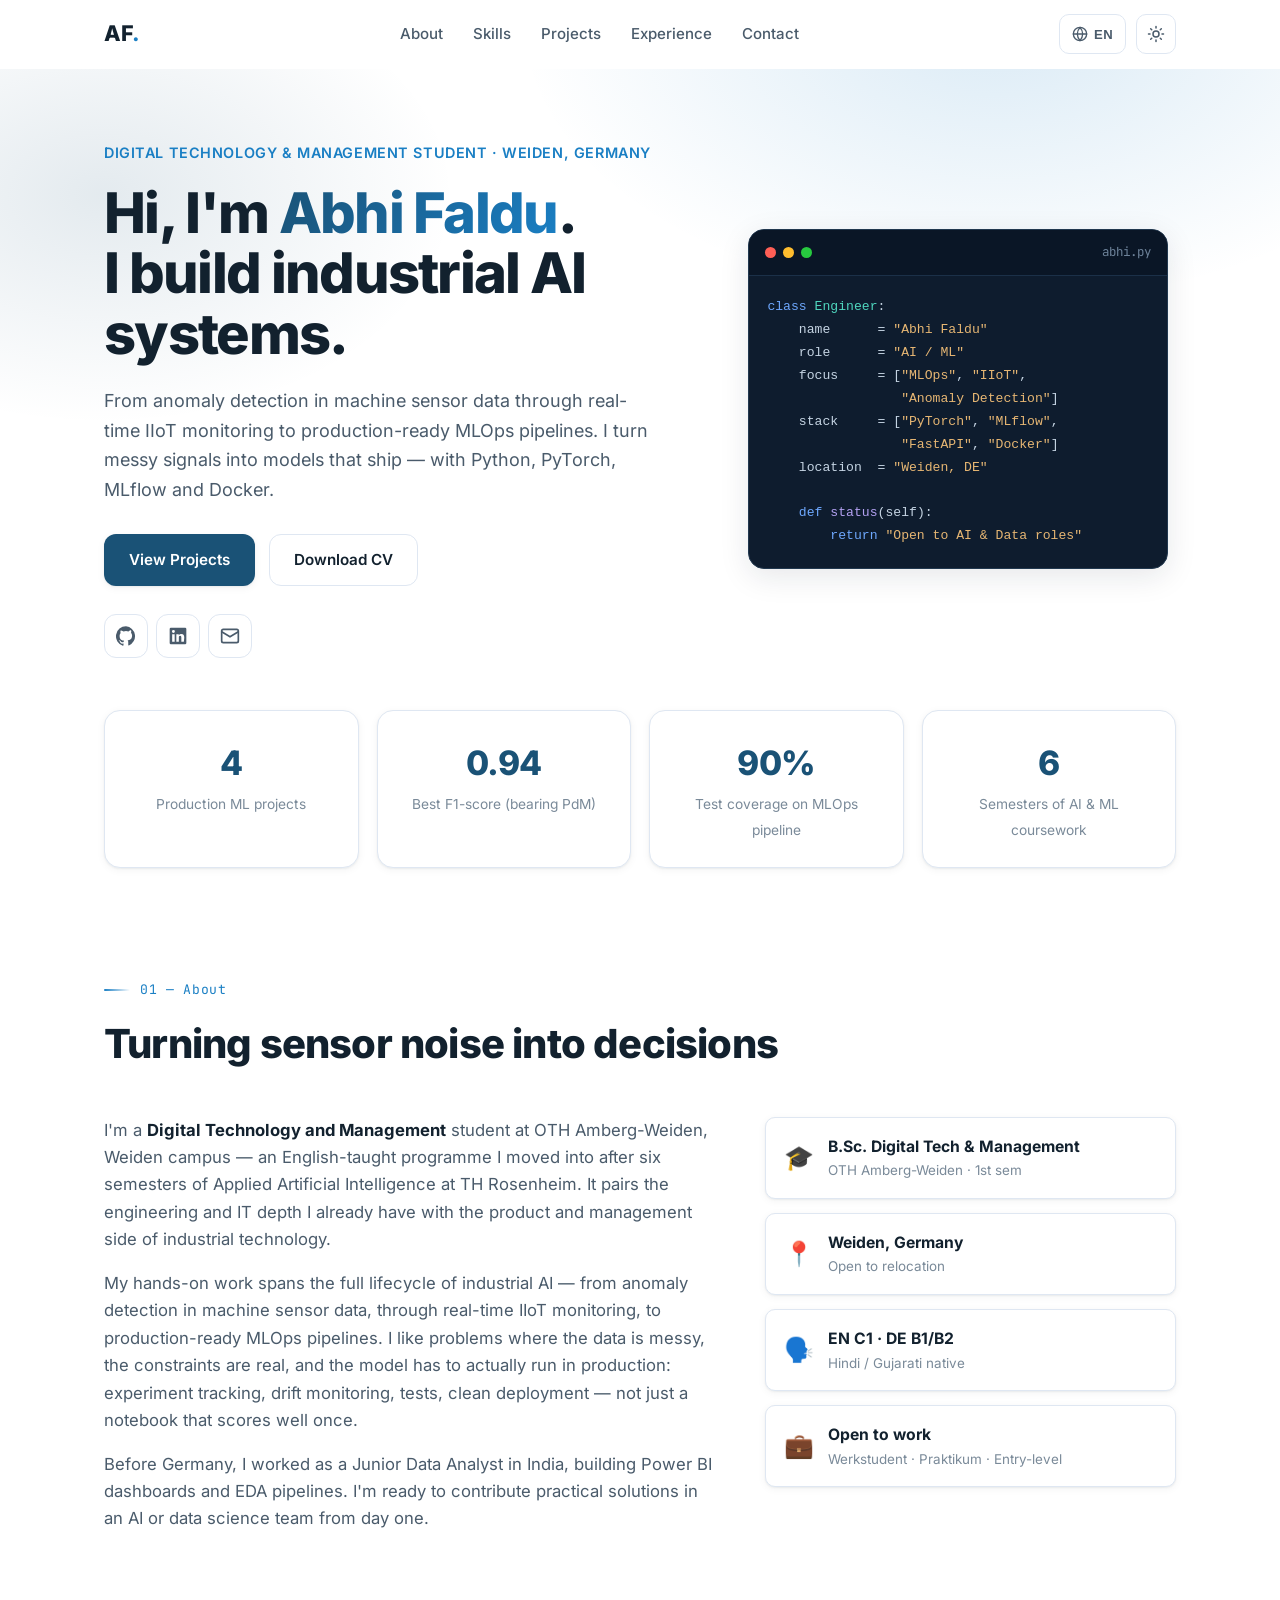
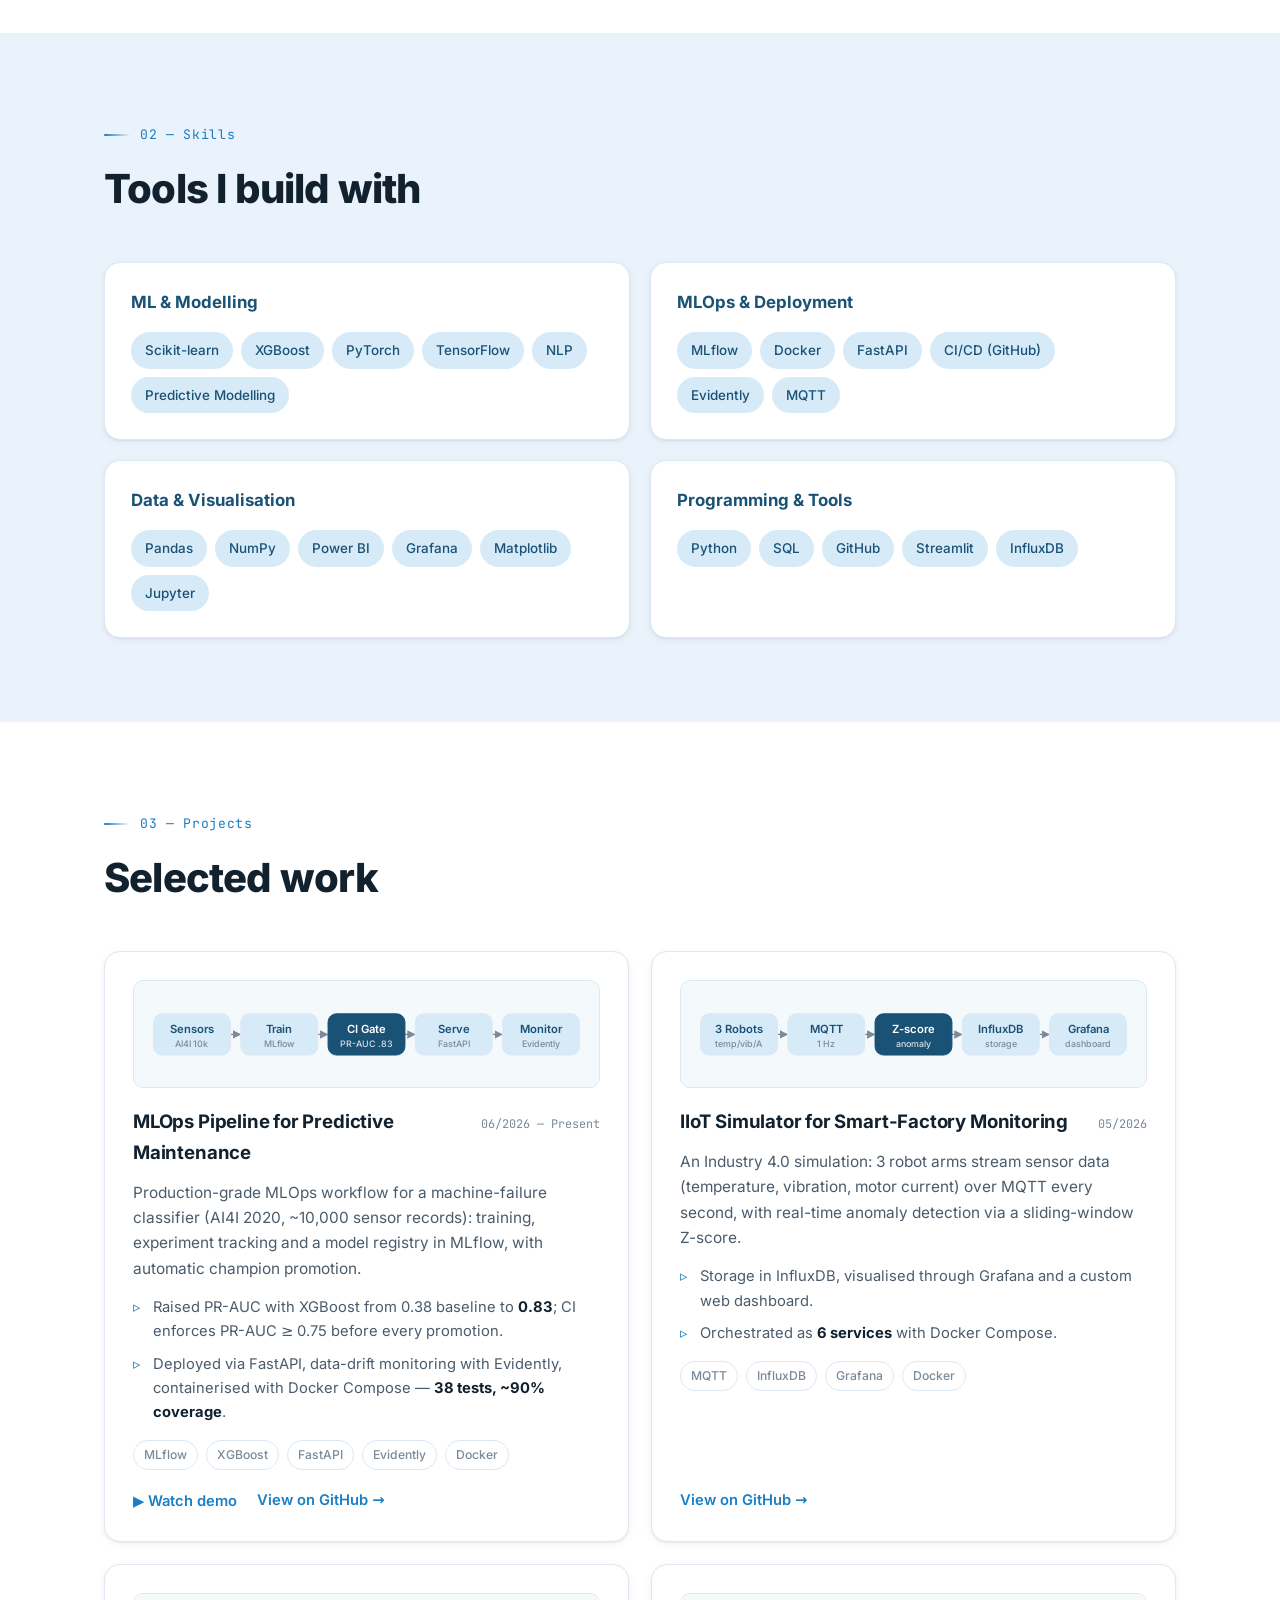
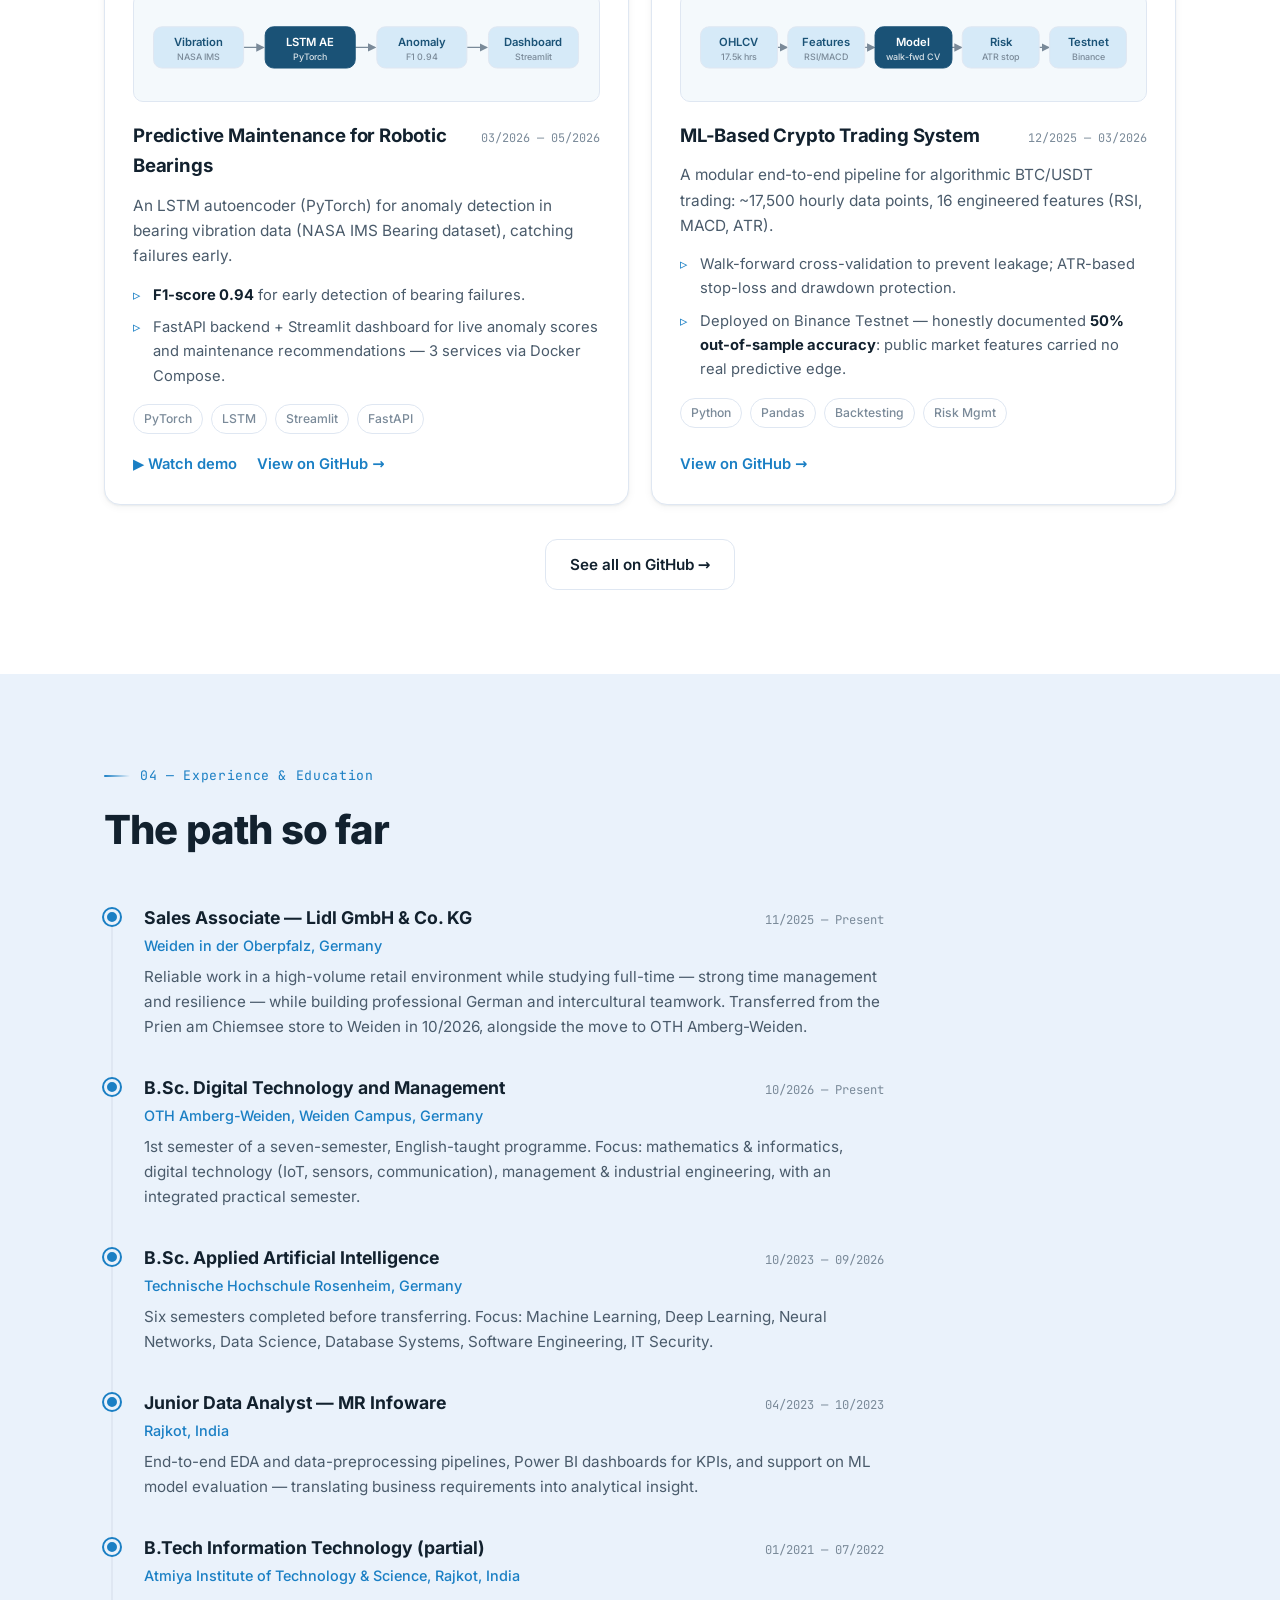
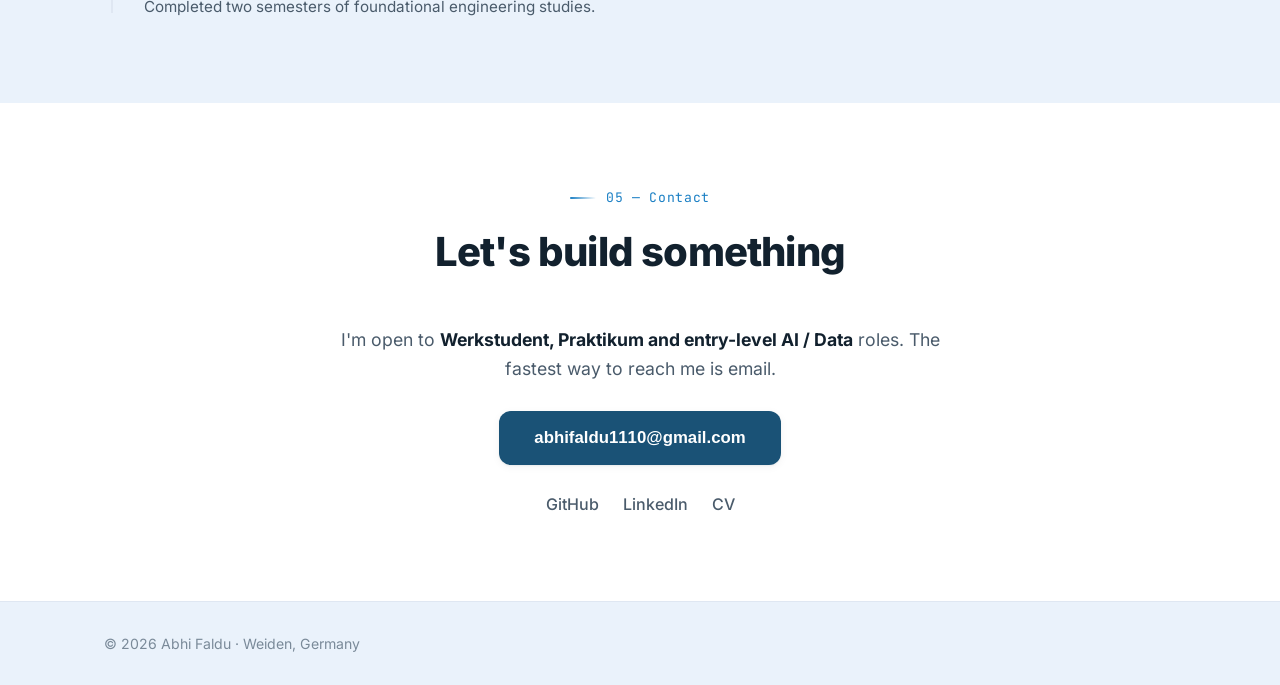
==== commit f5936171: "Update site for DTM switch at OTH Amberg-Weiden and move to Weiden Abhi transferred from B.Sc. Appli" ====
--- a/index.html
+++ b/index.html
@@ -4,14 +4,14 @@
   <meta charset="UTF-8" />
   <meta name="viewport" content="width=device-width, initial-scale=1.0" />
   <title>Abhi Faldu — AI &amp; Machine Learning Engineer</title>
-  <meta name="description" content="Abhi Faldu — Applied AI student building industrial AI systems: anomaly detection, IIoT monitoring, and production-ready MLOps pipelines. Python, PyTorch, MLflow, Docker." />
+  <meta name="description" content="Abhi Faldu — Digital Technology &amp; Management student building industrial AI systems: anomaly detection, IIoT monitoring, and production-ready MLOps pipelines. Python, PyTorch, MLflow, Docker." />
   <meta name="author" content="Abhi Faldu" />
   <meta name="google-site-verification" content="2cs77564wL874Uhlo1EOy4DnSfIqXxvkWzoBup7jnNc" />
 
   <!-- Open Graph / social -->
   <meta property="og:type" content="website" />
   <meta property="og:title" content="Abhi Faldu — AI &amp; Machine Learning Engineer" />
-  <meta property="og:description" content="Applied AI student building industrial AI systems: anomaly detection, IIoT monitoring, and production-ready MLOps pipelines." />
+  <meta property="og:description" content="Digital Technology &amp; Management student building industrial AI systems: anomaly detection, IIoT monitoring, and production-ready MLOps pipelines." />
   <meta property="og:url" content="https://abhifaldu.tech" />
   <meta property="og:image" content="https://abhifaldu.tech/assets/photo.jpg" />
   <meta name="theme-color" content="#1a5276" />
@@ -21,7 +21,7 @@
   <!-- Twitter card -->
   <meta name="twitter:card" content="summary_large_image" />
   <meta name="twitter:title" content="Abhi Faldu — AI &amp; Machine Learning Engineer" />
-  <meta name="twitter:description" content="Applied AI student building industrial AI systems: anomaly detection, IIoT monitoring, and production-ready MLOps pipelines." />
+  <meta name="twitter:description" content="Digital Technology &amp; Management student building industrial AI systems: anomaly detection, IIoT monitoring, and production-ready MLOps pipelines." />
 
   <!-- Structured data: Person -->
   <script type="application/ld+json">
@@ -33,16 +33,22 @@
     "image": "https://abhifaldu.tech/assets/photo.jpg",
     "jobTitle": "AI / Machine Learning Engineer",
     "email": "mailto:abhifaldu1110@gmail.com",
-    "description": "Applied Artificial Intelligence student building industrial AI systems: anomaly detection, IIoT monitoring, and production-ready MLOps pipelines.",
+    "description": "Digital Technology and Management student building industrial AI systems: anomaly detection, IIoT monitoring, and production-ready MLOps pipelines.",
     "address": {
       "@type": "PostalAddress",
-      "addressLocality": "Rosenheim",
+      "addressLocality": "Weiden",
       "addressCountry": "DE"
     },
-    "alumniOf": {
-      "@type": "CollegeOrUniversity",
-      "name": "Technische Hochschule Rosenheim"
-    },
+    "alumniOf": [
+      {
+        "@type": "CollegeOrUniversity",
+        "name": "Ostbayerische Technische Hochschule Amberg-Weiden"
+      },
+      {
+        "@type": "CollegeOrUniversity",
+        "name": "Technische Hochschule Rosenheim"
+      }
+    ],
     "knowsAbout": ["Machine Learning", "MLOps", "Deep Learning", "IIoT", "Anomaly Detection", "Python", "PyTorch", "Docker"],
     "sameAs": [
       "https://github.com/abhi-faldu",
@@ -91,7 +97,7 @@
     <section class="hero" id="home">
       <div class="container hero__inner">
         <div class="hero__text">
-          <p class="hero__eyebrow" data-i18n="hero_eyebrow">Applied AI Student · Rosenheim, Germany</p>
+          <p class="hero__eyebrow" data-i18n="hero_eyebrow">Digital Technology &amp; Management Student · Weiden, Germany</p>
           <h1 class="hero__title" data-i18n="hero_title">Hi, I'm <span class="grad">Abhi Faldu</span>.<br />I build industrial AI systems.</h1>
           <p class="hero__sub" data-i18n="hero_sub">
             From anomaly detection in machine sensor data through real-time IIoT
@@ -127,7 +133,7 @@
                  <span class="c-str">"Anomaly Detection"</span>]
     stack     = [<span class="c-str">"PyTorch"</span>, <span class="c-str">"MLflow"</span>,
                  <span class="c-str">"FastAPI"</span>, <span class="c-str">"Docker"</span>]
-    location  = <span class="c-str">"Rosenheim, DE"</span>
+    location  = <span class="c-str">"Weiden, DE"</span>
 
     <span class="c-key">def</span> <span class="c-fn">status</span>(self):
         <span class="c-key">return</span> <span class="c-str">"Open to AI &amp; Data roles"</span></code></pre>
@@ -142,7 +148,7 @@
         <div class="stat"><span class="stat__num" data-count="4">4</span><span class="stat__label" data-i18n="stat_1">Production ML projects</span></div>
         <div class="stat"><span class="stat__num" data-suffix="" data-count="0.94">0.94</span><span class="stat__label" data-i18n="stat_2">Best F1-score (bearing PdM)</span></div>
         <div class="stat"><span class="stat__num" data-count="90" data-suffix="%">90%</span><span class="stat__label" data-i18n="stat_3">Test coverage on MLOps pipeline</span></div>
-        <div class="stat"><span class="stat__num" data-count="6" data-suffix="th">6th</span><span class="stat__label" data-i18n="stat_4">Semester, B.Sc. Applied AI</span></div>
+        <div class="stat"><span class="stat__num" data-count="6" data-suffix="">6</span><span class="stat__label" data-i18n="stat_4">Semesters of AI &amp; ML coursework</span></div>
       </div>
     </section>
 
@@ -154,15 +160,18 @@
         <div class="about__grid">
           <div class="about__text">
             <p data-i18n="about_p1">
-              I'm an <strong>Applied Artificial Intelligence</strong> student at Technische
-              Hochschule Rosenheim, currently in my 6th semester. My hands-on work spans the
-              full lifecycle of industrial AI — from anomaly detection in machine sensor data,
-              through real-time IIoT monitoring, to production-ready MLOps pipelines.
+              I'm a <strong>Digital Technology and Management</strong> student at OTH
+              Amberg-Weiden, Weiden campus — an English-taught programme I moved into after six
+              semesters of Applied Artificial Intelligence at TH Rosenheim. It pairs the
+              engineering and IT depth I already have with the product and management side of
+              industrial technology.
             </p>
             <p data-i18n="about_p2">
-              I like problems where the data is messy, the constraints are real, and the model
-              has to actually run in production. I care about experiment tracking, drift
-              monitoring, tests, and clean deployment — not just a notebook that scores well once.
+              My hands-on work spans the full lifecycle of industrial AI — from anomaly detection
+              in machine sensor data, through real-time IIoT monitoring, to production-ready
+              MLOps pipelines. I like problems where the data is messy, the constraints are real,
+              and the model has to actually run in production: experiment tracking, drift
+              monitoring, tests, clean deployment — not just a notebook that scores well once.
             </p>
             <p data-i18n="about_p3">
               Before Germany, I worked as a Junior Data Analyst in India, building Power BI
@@ -171,8 +180,8 @@
             </p>
           </div>
           <aside class="about__facts">
-            <div class="fact"><span>🎓</span><div><strong data-i18n="fact_1a">B.Sc. Applied AI</strong><p data-i18n="fact_1b">TH Rosenheim · 6th sem</p></div></div>
-            <div class="fact"><span>📍</span><div><strong data-i18n="fact_2a">Rosenheim, Germany</strong><p data-i18n="fact_2b">Open to relocation</p></div></div>
+            <div class="fact"><span>🎓</span><div><strong data-i18n="fact_1a">B.Sc. Digital Tech &amp; Management</strong><p data-i18n="fact_1b">OTH Amberg-Weiden · 1st sem</p></div></div>
+            <div class="fact"><span>📍</span><div><strong data-i18n="fact_2a">Weiden, Germany</strong><p data-i18n="fact_2b">Open to relocation</p></div></div>
             <div class="fact"><span>🗣️</span><div><strong data-i18n="fact_3a">EN C1 · DE B1/B2</strong><p data-i18n="fact_3b">Hindi / Gujarati native</p></div></div>
             <div class="fact"><span>💼</span><div><strong data-i18n="fact_4a">Open to work</strong><p data-i18n="fact_4b">Werkstudent · Praktikum · Entry-level</p></div></div>
           </aside>
@@ -421,36 +430,45 @@
           <div class="tl-item">
             <div class="tl-dot"></div>
             <div class="tl-body">
-              <div class="tl-head"><h3 data-i18n="tl1_title">Sales Associate — Lidl GmbH &amp; Co. KG</h3><span data-i18n="tl1_date">Present</span></div>
-              <p class="tl-place" data-i18n="tl1_place">Prien am Chiemsee, Germany</p>
-              <p data-i18n="tl1_desc">Reliable work in a high-volume retail environment while studying full-time — strong time management and resilience — while building professional German and intercultural teamwork.</p>
+              <div class="tl-head"><h3 data-i18n="tl1_title">Sales Associate — Lidl GmbH &amp; Co. KG</h3><span data-i18n="tl1_date">11/2025 — Present</span></div>
+              <p class="tl-place" data-i18n="tl1_place">Weiden in der Oberpfalz, Germany</p>
+              <p data-i18n="tl1_desc">Reliable work in a high-volume retail environment while studying full-time — strong time management and resilience — while building professional German and intercultural teamwork. Transferred from the Prien am Chiemsee store to Weiden in 10/2026, alongside the move to OTH Amberg-Weiden.</p>
             </div>
           </div>
 
           <div class="tl-item">
             <div class="tl-dot"></div>
             <div class="tl-body">
-              <div class="tl-head"><h3 data-i18n="tl2_title">B.Sc. Applied Artificial Intelligence</h3><span data-i18n="tl2_date">10/2023 — Present</span></div>
-              <p class="tl-place" data-i18n="tl2_place">Technische Hochschule Rosenheim, Germany</p>
-              <p data-i18n="tl2_desc">6th semester. Focus: Machine Learning, Deep Learning, Neural Networks, Data Science, Database Systems, Software Engineering, IT Security.</p>
+              <div class="tl-head"><h3 data-i18n="tl2_title">B.Sc. Digital Technology and Management</h3><span data-i18n="tl2_date">10/2026 — Present</span></div>
+              <p class="tl-place" data-i18n="tl2_place">OTH Amberg-Weiden, Weiden Campus, Germany</p>
+              <p data-i18n="tl2_desc">1st semester of a seven-semester, English-taught programme. Focus: mathematics &amp; informatics, digital technology (IoT, sensors, communication), management &amp; industrial engineering, with an integrated practical semester.</p>
             </div>
           </div>
 
           <div class="tl-item">
             <div class="tl-dot"></div>
             <div class="tl-body">
-              <div class="tl-head"><h3 data-i18n="tl3_title">Junior Data Analyst — MR Infoware</h3><span>04/2023 — 10/2023</span></div>
-              <p class="tl-place" data-i18n="tl3_place">Rajkot, India</p>
-              <p data-i18n="tl3_desc">End-to-end EDA and data-preprocessing pipelines, Power BI dashboards for KPIs, and support on ML model evaluation — translating business requirements into analytical insight.</p>
+              <div class="tl-head"><h3 data-i18n="tl3_title">B.Sc. Applied Artificial Intelligence</h3><span data-i18n="tl3_date">10/2023 — 09/2026</span></div>
+              <p class="tl-place" data-i18n="tl3_place">Technische Hochschule Rosenheim, Germany</p>
+              <p data-i18n="tl3_desc">Six semesters completed before transferring. Focus: Machine Learning, Deep Learning, Neural Networks, Data Science, Database Systems, Software Engineering, IT Security.</p>
             </div>
           </div>
 
           <div class="tl-item">
             <div class="tl-dot"></div>
             <div class="tl-body">
-              <div class="tl-head"><h3 data-i18n="tl4_title">B.Tech Information Technology (partial)</h3><span>01/2021 — 07/2022</span></div>
-              <p class="tl-place" data-i18n="tl4_place">Atmiya Institute of Technology &amp; Science, Rajkot, India</p>
-              <p data-i18n="tl4_desc">Completed two semesters of foundational engineering studies.</p>
+              <div class="tl-head"><h3 data-i18n="tl4_title">Junior Data Analyst — MR Infoware</h3><span>04/2023 — 10/2023</span></div>
+              <p class="tl-place" data-i18n="tl4_place">Rajkot, India</p>
+              <p data-i18n="tl4_desc">End-to-end EDA and data-preprocessing pipelines, Power BI dashboards for KPIs, and support on ML model evaluation — translating business requirements into analytical insight.</p>
+            </div>
+          </div>
+
+          <div class="tl-item">
+            <div class="tl-dot"></div>
+            <div class="tl-body">
+              <div class="tl-head"><h3 data-i18n="tl5_title">B.Tech Information Technology (partial)</h3><span>01/2021 — 07/2022</span></div>
+              <p class="tl-place" data-i18n="tl5_place">Atmiya Institute of Technology &amp; Science, Rajkot, India</p>
+              <p data-i18n="tl5_desc">Completed two semesters of foundational engineering studies.</p>
             </div>
           </div>
         </div>
@@ -481,7 +499,7 @@
 
   <footer class="footer">
     <div class="container footer__inner">
-      <p>© <span id="year">2026</span> Abhi Faldu · <span data-i18n="footer_loc">Rosenheim, Germany</span></p>
+      <p>© <span id="year">2026</span> Abhi Faldu · <span data-i18n="footer_loc">Weiden, Germany</span></p>
     </div>
   </footer>
 
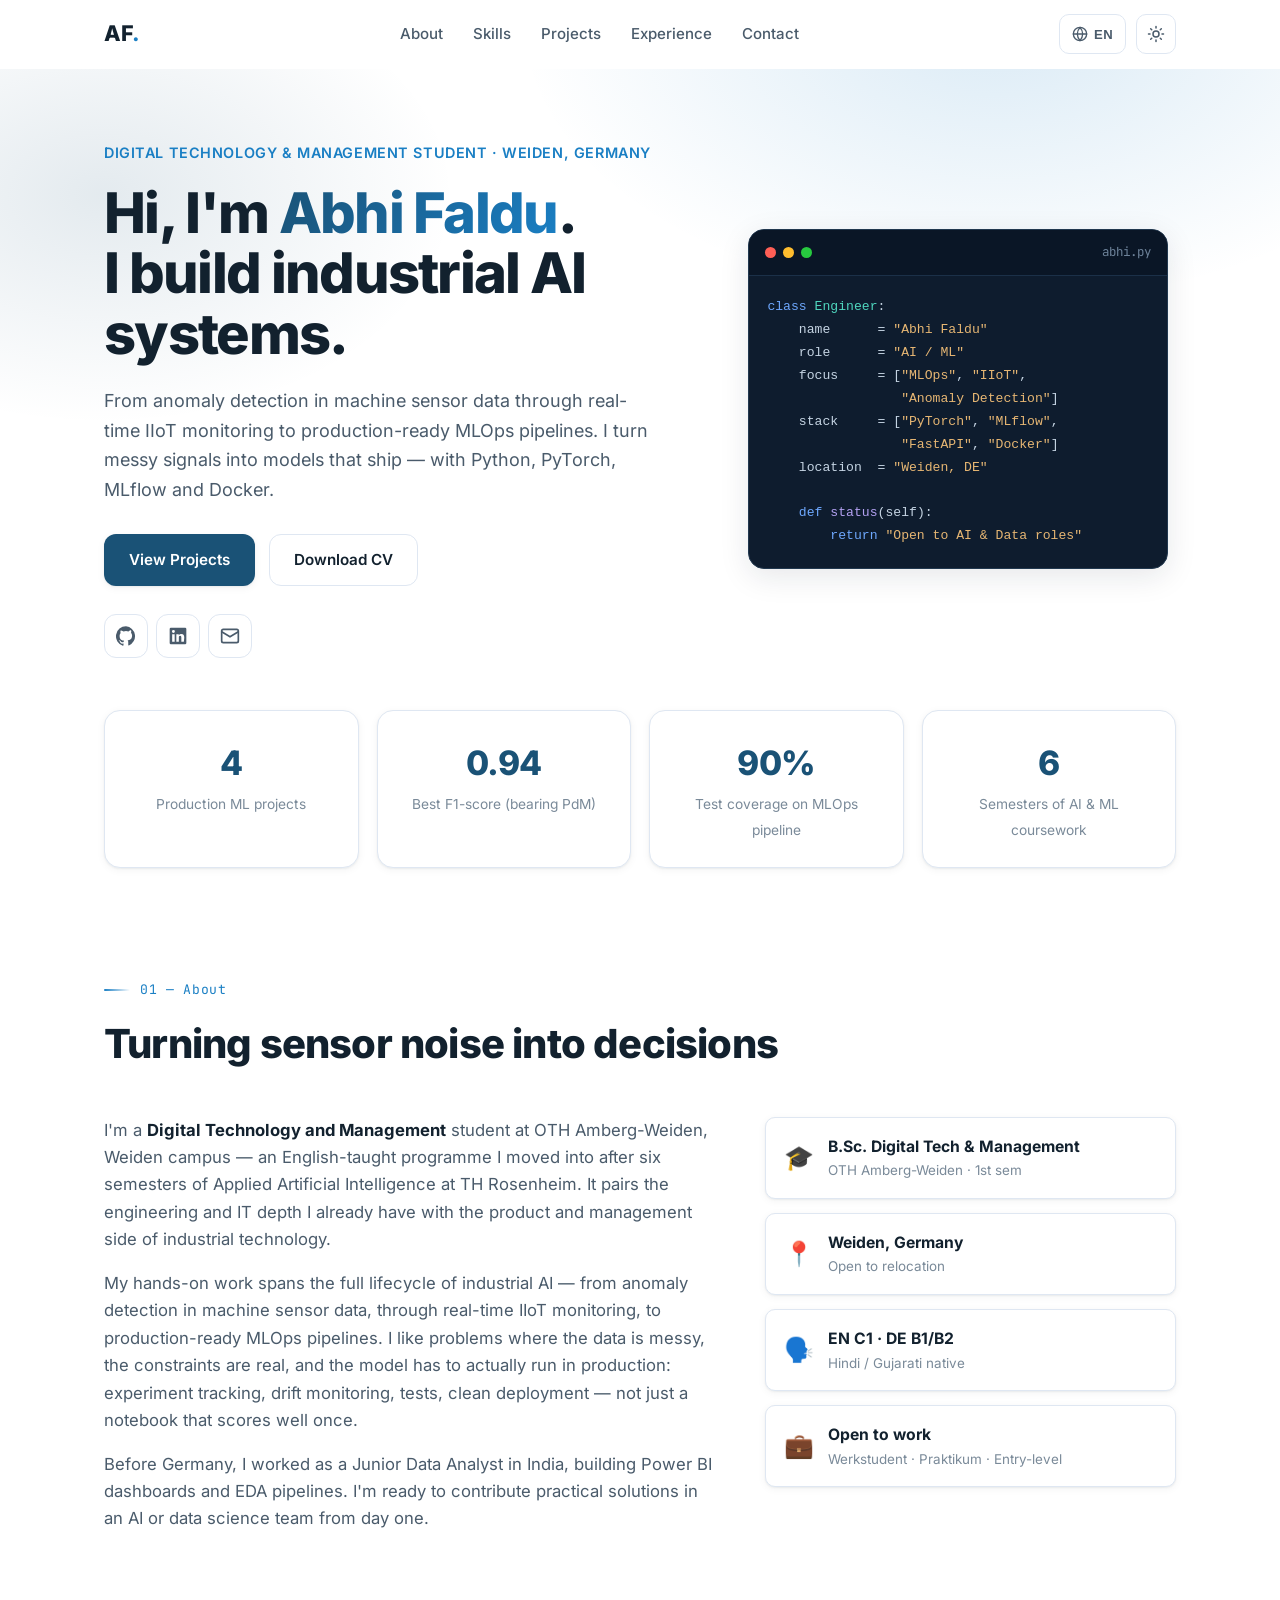
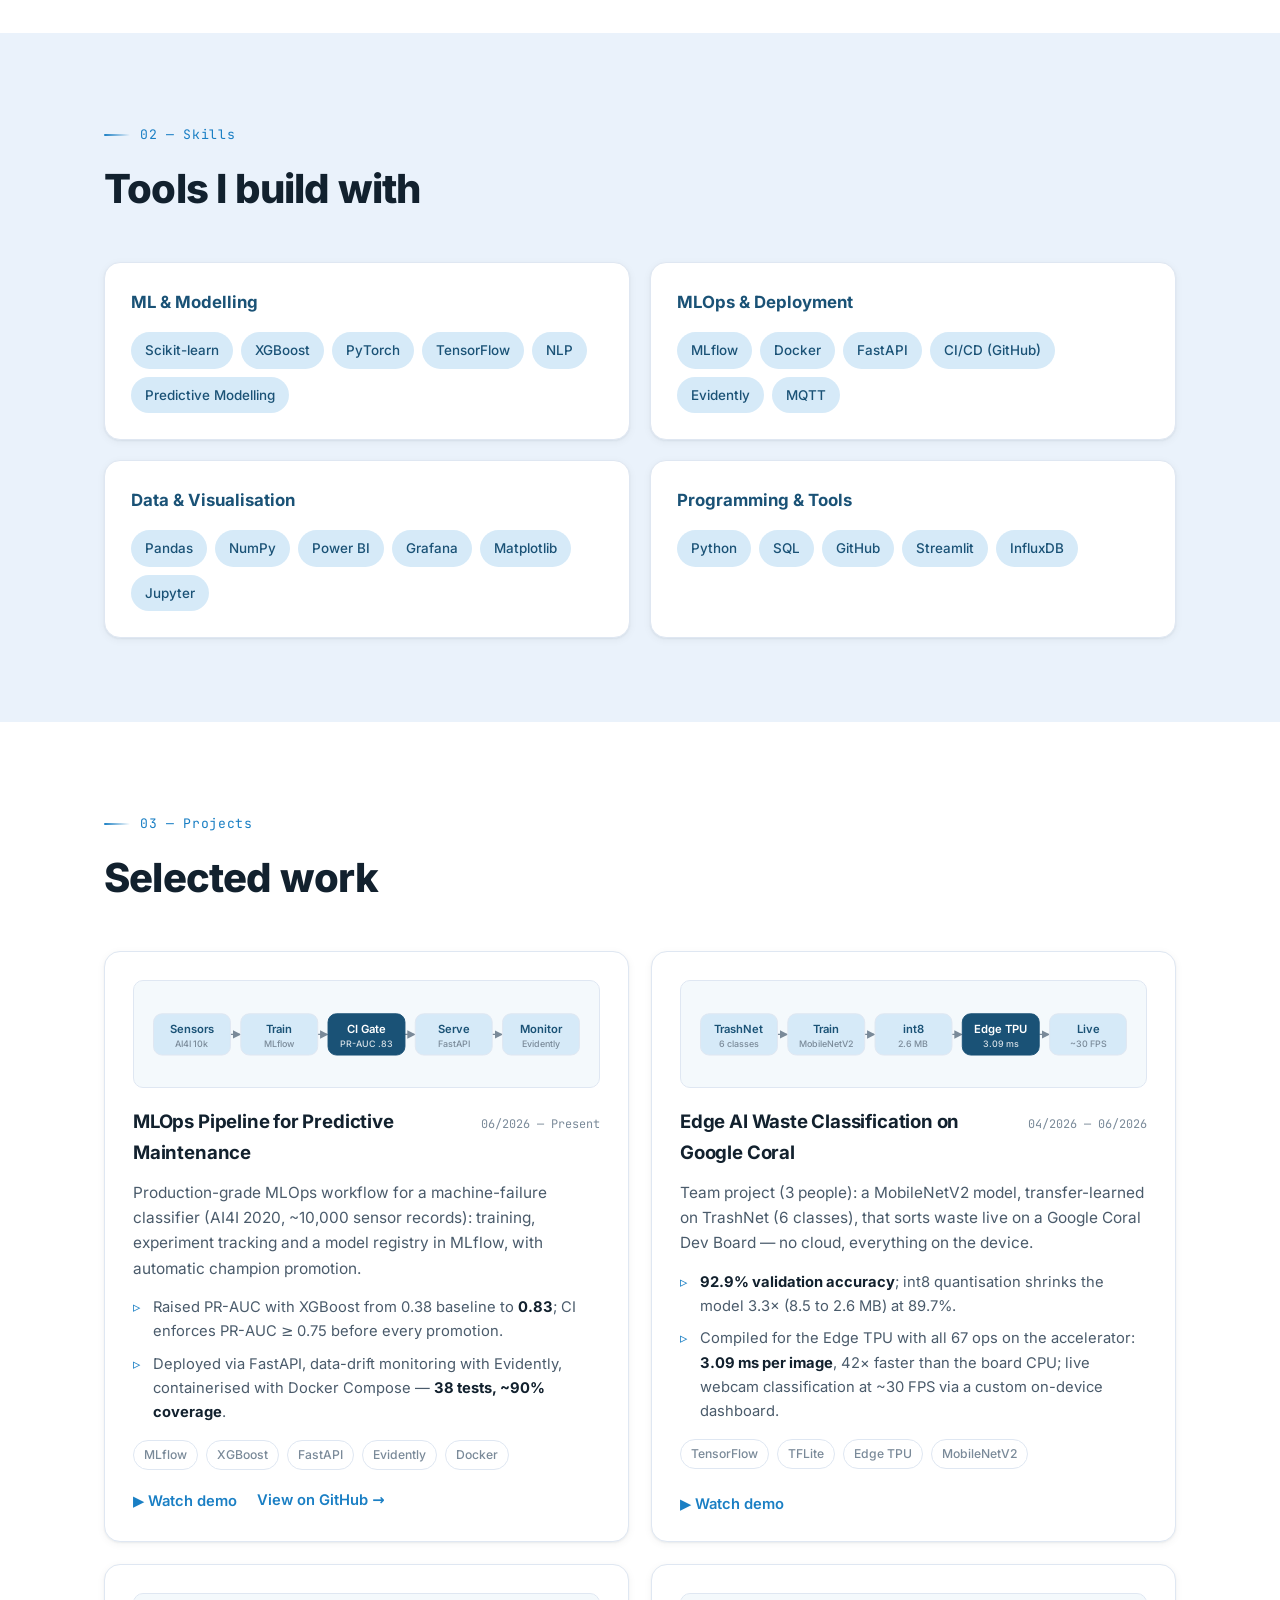
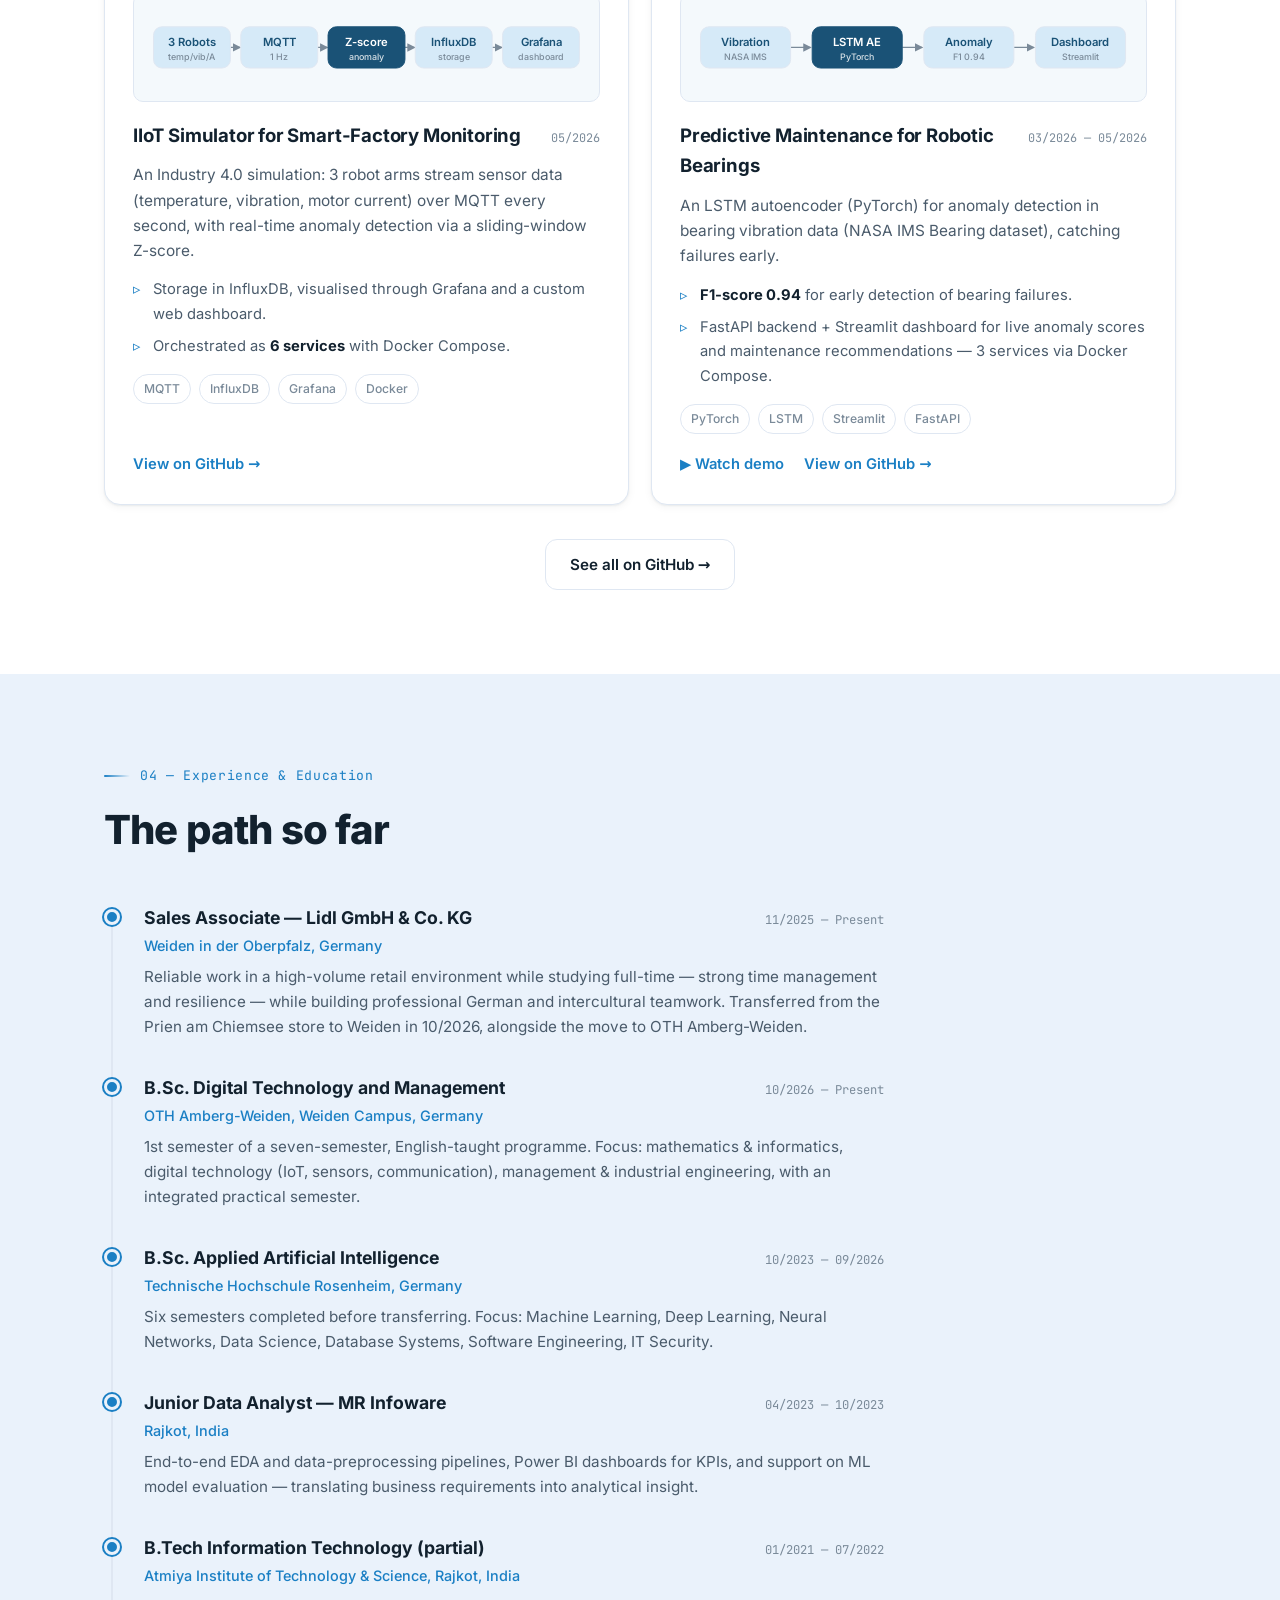
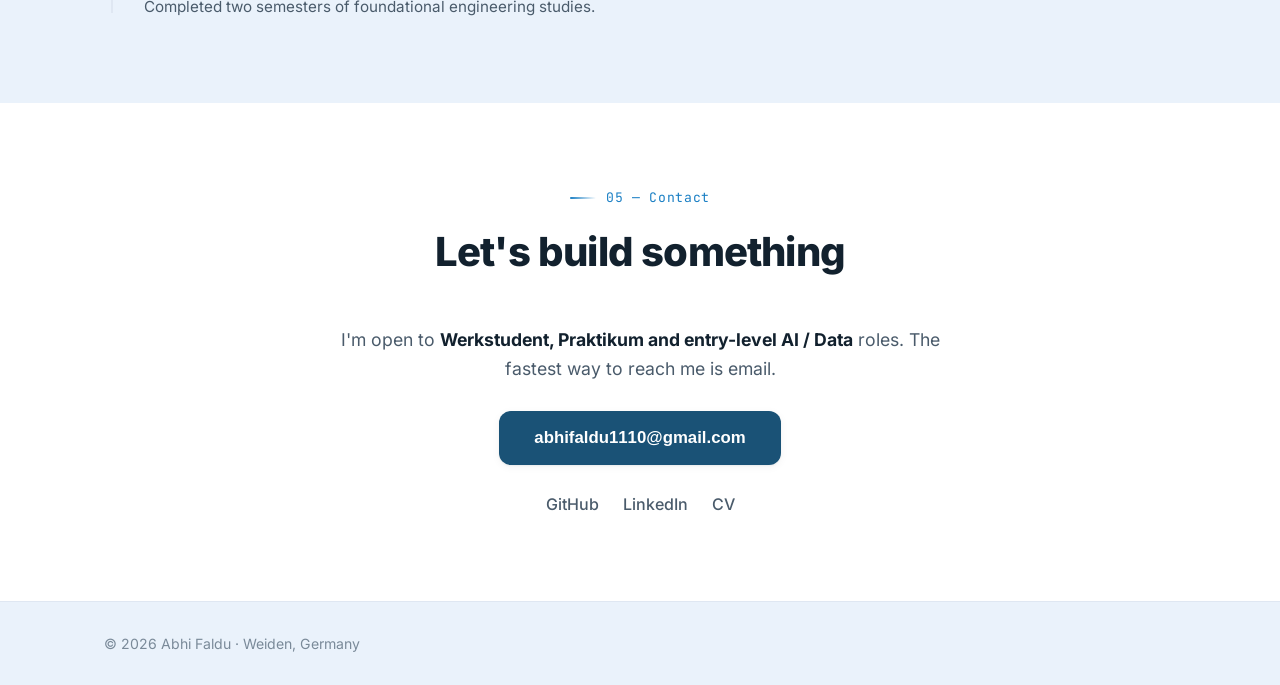
==== commit 4bf16505: "Replace crypto project card with Sortitude edge-AI card Adds the Edge AI Waste Classification on Goo" ====
--- a/index.html
+++ b/index.html
@@ -280,12 +280,56 @@
           <!-- Project 2 -->
           <article class="project">
             <div class="project__diagram">
-              <svg viewBox="0 0 470 84" role="img" aria-label="Flow: 3 robots stream sensors over MQTT to Z-score anomaly detection to InfluxDB storage to Grafana dashboard">
+              <svg viewBox="0 0 470 84" role="img" aria-label="Flow: TrashNet images to MobileNetV2 training at 92.9 percent accuracy to int8 quantization at 2.6 MB to Edge TPU inference at 3.09 ms to live webcam classification">
                 <defs><marker id="ah2" markerWidth="7" markerHeight="7" refX="5" refY="3" orient="auto"><path d="M0,0 L6,3 L0,6 Z" class="dg-arrow-head"/></marker></defs>
                 <line class="dg-arrow" x1="90" y1="42" x2="100" y2="42" marker-end="url(#ah2)"/>
                 <line class="dg-arrow" x1="183" y1="42" x2="193" y2="42" marker-end="url(#ah2)"/>
                 <line class="dg-arrow" x1="276" y1="42" x2="286" y2="42" marker-end="url(#ah2)"/>
                 <line class="dg-arrow" x1="369" y1="42" x2="379" y2="42" marker-end="url(#ah2)"/>
+                <rect class="dg-node" x="8"   y="20" width="82" height="44" rx="9"/>
+                <text class="dg dg-t1" x="49"  y="41">TrashNet</text><text class="dg dg-t2" x="49"  y="55">6 classes</text>
+                <rect class="dg-node" x="101" y="20" width="82" height="44" rx="9"/>
+                <text class="dg dg-t1" x="142" y="41">Train</text><text class="dg dg-t2" x="142" y="55">MobileNetV2</text>
+                <rect class="dg-node" x="194" y="20" width="82" height="44" rx="9"/>
+                <text class="dg dg-t1" x="235" y="41">int8</text><text class="dg dg-t2" x="235" y="55">2.6 MB</text>
+                <rect class="dg-hero" x="287" y="20" width="82" height="44" rx="9"/>
+                <text class="dg dg-hero-t1" x="328" y="41">Edge TPU</text><text class="dg dg-hero-t2" x="328" y="55">3.09 ms</text>
+                <rect class="dg-node" x="380" y="20" width="82" height="44" rx="9"/>
+                <text class="dg dg-t1" x="421" y="41">Live</text><text class="dg dg-t2" x="421" y="55">~30 FPS</text>
+              </svg>
+            </div>
+            <div class="project__head">
+              <h3 data-i18n="proj2_title">Edge AI Waste Classification on Google Coral</h3>
+              <span class="project__date">04/2026 — 06/2026</span>
+            </div>
+            <p class="project__desc" data-i18n="proj2_desc">
+              Team project (3 people): a MobileNetV2 model, transfer-learned on TrashNet
+              (6 classes), that sorts waste live on a Google Coral Dev Board — no cloud,
+              everything on the device.
+            </p>
+            <ul class="project__points">
+              <li data-i18n="proj2_p1"><strong>92.9% validation accuracy</strong>; int8 quantisation shrinks the model 3.3× (8.5 to 2.6 MB) at 89.7%.</li>
+              <li data-i18n="proj2_p2">Compiled for the Edge TPU with all 67 ops on the accelerator: <strong>3.09 ms per image</strong>, 42× faster than the board CPU; live webcam classification at ~30 FPS via a custom on-device dashboard.</li>
+            </ul>
+            <ul class="tags tags--sm">
+              <li>TensorFlow</li><li>TFLite</li><li>Edge TPU</li><li>MobileNetV2</li>
+            </ul>
+            <div class="project__actions">
+              <button class="project__link project__link--video" type="button" data-video="assets/sortitude-demo.mp4" data-video-poster="assets/sortitude-poster.jpg" data-video-title="Edge AI Waste Classification on Google Coral" data-i18n="proj_watch">
+                ▶ Watch demo
+              </button>
+            </div>
+          </article>
+
+          <!-- Project 3 -->
+          <article class="project">
+            <div class="project__diagram">
+              <svg viewBox="0 0 470 84" role="img" aria-label="Flow: 3 robots stream sensors over MQTT to Z-score anomaly detection to InfluxDB storage to Grafana dashboard">
+                <defs><marker id="ah3" markerWidth="7" markerHeight="7" refX="5" refY="3" orient="auto"><path d="M0,0 L6,3 L0,6 Z" class="dg-arrow-head"/></marker></defs>
+                <line class="dg-arrow" x1="90" y1="42" x2="100" y2="42" marker-end="url(#ah3)"/>
+                <line class="dg-arrow" x1="183" y1="42" x2="193" y2="42" marker-end="url(#ah3)"/>
+                <line class="dg-arrow" x1="276" y1="42" x2="286" y2="42" marker-end="url(#ah3)"/>
+                <line class="dg-arrow" x1="369" y1="42" x2="379" y2="42" marker-end="url(#ah3)"/>
                 <rect class="dg-node" x="8"   y="20" width="82" height="44" rx="9"/>
                 <text class="dg dg-t1" x="49"  y="41">3 Robots</text><text class="dg dg-t2" x="49"  y="55">temp/vib/A</text>
                 <rect class="dg-node" x="101" y="20" width="82" height="44" rx="9"/>
@@ -299,17 +343,17 @@
               </svg>
             </div>
             <div class="project__head">
-              <h3 data-i18n="proj2_title">IIoT Simulator for Smart-Factory Monitoring</h3>
+              <h3 data-i18n="proj3_title">IIoT Simulator for Smart-Factory Monitoring</h3>
               <span class="project__date">05/2026</span>
             </div>
-            <p class="project__desc" data-i18n="proj2_desc">
+            <p class="project__desc" data-i18n="proj3_desc">
               An Industry 4.0 simulation: 3 robot arms stream sensor data (temperature,
               vibration, motor current) over MQTT every second, with real-time anomaly
               detection via a sliding-window Z-score.
             </p>
             <ul class="project__points">
-              <li data-i18n="proj2_p1">Storage in InfluxDB, visualised through Grafana and a custom web dashboard.</li>
-              <li data-i18n="proj2_p2">Orchestrated as <strong>6 services</strong> with Docker Compose.</li>
+              <li data-i18n="proj3_p1">Storage in InfluxDB, visualised through Grafana and a custom web dashboard.</li>
+              <li data-i18n="proj3_p2">Orchestrated as <strong>6 services</strong> with Docker Compose.</li>
             </ul>
             <ul class="tags tags--sm">
               <li>MQTT</li><li>InfluxDB</li><li>Grafana</li><li>Docker</li>
@@ -324,14 +368,14 @@
             </div>
           </article>
 
-          <!-- Project 3 -->
+          <!-- Project 4 -->
           <article class="project">
             <div class="project__diagram">
               <svg viewBox="0 0 470 84" role="img" aria-label="Flow: bearing vibration data to LSTM autoencoder in PyTorch to anomaly score with F1 0.94 to Streamlit dashboard">
-                <defs><marker id="ah3" markerWidth="7" markerHeight="7" refX="5" refY="3" orient="auto"><path d="M0,0 L6,3 L0,6 Z" class="dg-arrow-head"/></marker></defs>
-                <line class="dg-arrow" x1="104" y1="42" x2="125" y2="42" marker-end="url(#ah3)"/>
-                <line class="dg-arrow" x1="223" y1="42" x2="244" y2="42" marker-end="url(#ah3)"/>
-                <line class="dg-arrow" x1="342" y1="42" x2="363" y2="42" marker-end="url(#ah3)"/>
+                <defs><marker id="ah4" markerWidth="7" markerHeight="7" refX="5" refY="3" orient="auto"><path d="M0,0 L6,3 L0,6 Z" class="dg-arrow-head"/></marker></defs>
+                <line class="dg-arrow" x1="104" y1="42" x2="125" y2="42" marker-end="url(#ah4)"/>
+                <line class="dg-arrow" x1="223" y1="42" x2="244" y2="42" marker-end="url(#ah4)"/>
+                <line class="dg-arrow" x1="342" y1="42" x2="363" y2="42" marker-end="url(#ah4)"/>
                 <rect class="dg-node" x="8"   y="20" width="96" height="44" rx="9"/>
                 <text class="dg dg-t1" x="56"  y="41">Vibration</text><text class="dg dg-t2" x="56"  y="55">NASA IMS</text>
                 <rect class="dg-hero" x="127" y="20" width="96" height="44" rx="9"/>
@@ -343,16 +387,16 @@
               </svg>
             </div>
             <div class="project__head">
-              <h3 data-i18n="proj3_title">Predictive Maintenance for Robotic Bearings</h3>
+              <h3 data-i18n="proj4_title">Predictive Maintenance for Robotic Bearings</h3>
               <span class="project__date">03/2026 — 05/2026</span>
             </div>
-            <p class="project__desc" data-i18n="proj3_desc">
+            <p class="project__desc" data-i18n="proj4_desc">
               An LSTM autoencoder (PyTorch) for anomaly detection in bearing vibration data
               (NASA IMS Bearing dataset), catching failures early.
             </p>
             <ul class="project__points">
-              <li data-i18n="proj3_p1"><strong>F1-score 0.94</strong> for early detection of bearing failures.</li>
-              <li data-i18n="proj3_p2">FastAPI backend + Streamlit dashboard for live anomaly scores and maintenance recommendations — 3 services via Docker Compose.</li>
+              <li data-i18n="proj4_p1"><strong>F1-score 0.94</strong> for early detection of bearing failures.</li>
+              <li data-i18n="proj4_p2">FastAPI backend + Streamlit dashboard for live anomaly scores and maintenance recommendations — 3 services via Docker Compose.</li>
             </ul>
             <ul class="tags tags--sm">
               <li>PyTorch</li><li>LSTM</li><li>Streamlit</li><li>FastAPI</li>
@@ -362,52 +406,6 @@
                 ▶ Watch demo
               </button>
               <a class="project__link" href="https://github.com/abhi-faldu/robotic-bearing-pdm" target="_blank" rel="noopener" data-i18n="proj_github">
-                View on GitHub →
-              </a>
-            </div>
-          </article>
-
-          <!-- Project 4 -->
-          <article class="project">
-            <div class="project__diagram">
-              <svg viewBox="0 0 470 84" role="img" aria-label="Flow: OHLCV data to engineered features to walk-forward validated model to ATR risk management to Binance testnet">
-                <defs><marker id="ah4" markerWidth="7" markerHeight="7" refX="5" refY="3" orient="auto"><path d="M0,0 L6,3 L0,6 Z" class="dg-arrow-head"/></marker></defs>
-                <line class="dg-arrow" x1="90" y1="42" x2="100" y2="42" marker-end="url(#ah4)"/>
-                <line class="dg-arrow" x1="183" y1="42" x2="193" y2="42" marker-end="url(#ah4)"/>
-                <line class="dg-arrow" x1="276" y1="42" x2="286" y2="42" marker-end="url(#ah4)"/>
-                <line class="dg-arrow" x1="369" y1="42" x2="379" y2="42" marker-end="url(#ah4)"/>
-                <rect class="dg-node" x="8"   y="20" width="82" height="44" rx="9"/>
-                <text class="dg dg-t1" x="49"  y="41">OHLCV</text><text class="dg dg-t2" x="49"  y="55">17.5k hrs</text>
-                <rect class="dg-node" x="101" y="20" width="82" height="44" rx="9"/>
-                <text class="dg dg-t1" x="142" y="41">Features</text><text class="dg dg-t2" x="142" y="55">RSI/MACD</text>
-                <rect class="dg-hero" x="194" y="20" width="82" height="44" rx="9"/>
-                <text class="dg dg-hero-t1" x="235" y="41">Model</text><text class="dg dg-hero-t2" x="235" y="55">walk-fwd CV</text>
-                <rect class="dg-node" x="287" y="20" width="82" height="44" rx="9"/>
-                <text class="dg dg-t1" x="328" y="41">Risk</text><text class="dg dg-t2" x="328" y="55">ATR stop</text>
-                <rect class="dg-node" x="380" y="20" width="82" height="44" rx="9"/>
-                <text class="dg dg-t1" x="421" y="41">Testnet</text><text class="dg dg-t2" x="421" y="55">Binance</text>
-              </svg>
-            </div>
-            <div class="project__head">
-              <h3 data-i18n="proj4_title">ML-Based Crypto Trading System</h3>
-              <span class="project__date">12/2025 — 03/2026</span>
-            </div>
-            <p class="project__desc" data-i18n="proj4_desc">
-              A modular end-to-end pipeline for algorithmic BTC/USDT trading: ~17,500 hourly
-              data points, 16 engineered features (RSI, MACD, ATR).
-            </p>
-            <ul class="project__points">
-              <li data-i18n="proj4_p1">Walk-forward cross-validation to prevent leakage; ATR-based stop-loss and drawdown protection.</li>
-              <li data-i18n="proj4_p2">Deployed on Binance Testnet — honestly documented <strong>50% out-of-sample accuracy</strong>: public market features carried no real predictive edge.</li>
-            </ul>
-            <ul class="tags tags--sm">
-              <li>Python</li><li>Pandas</li><li>Backtesting</li><li>Risk Mgmt</li>
-            </ul>
-            <div class="project__actions">
-              <button class="project__link project__link--video" type="button" data-video="assets/ml-bot.mp4" data-video-title="ML-Based Crypto Trading System" data-i18n="proj_watch">
-                ▶ Watch demo
-              </button>
-              <a class="project__link" href="https://github.com/abhi-faldu/ml-bot" target="_blank" rel="noopener" data-i18n="proj_github">
                 View on GitHub →
               </a>
             </div>
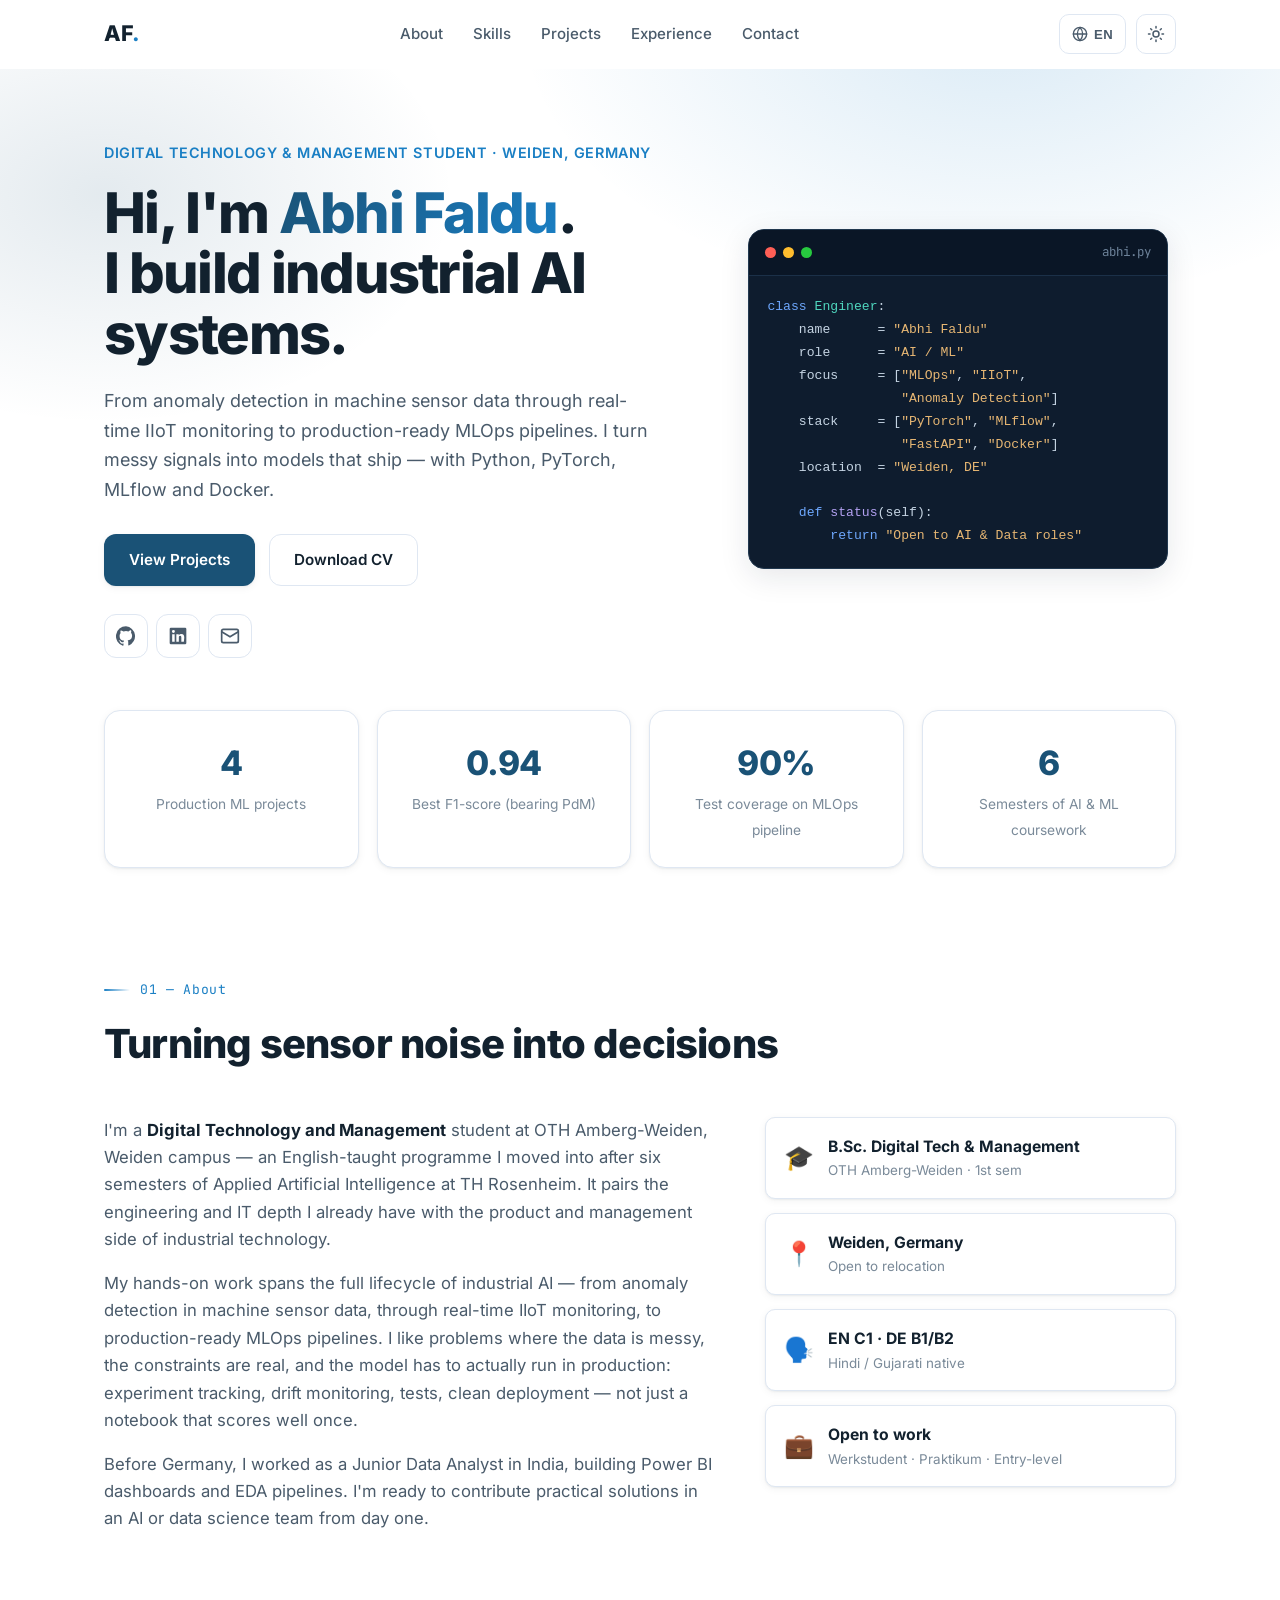
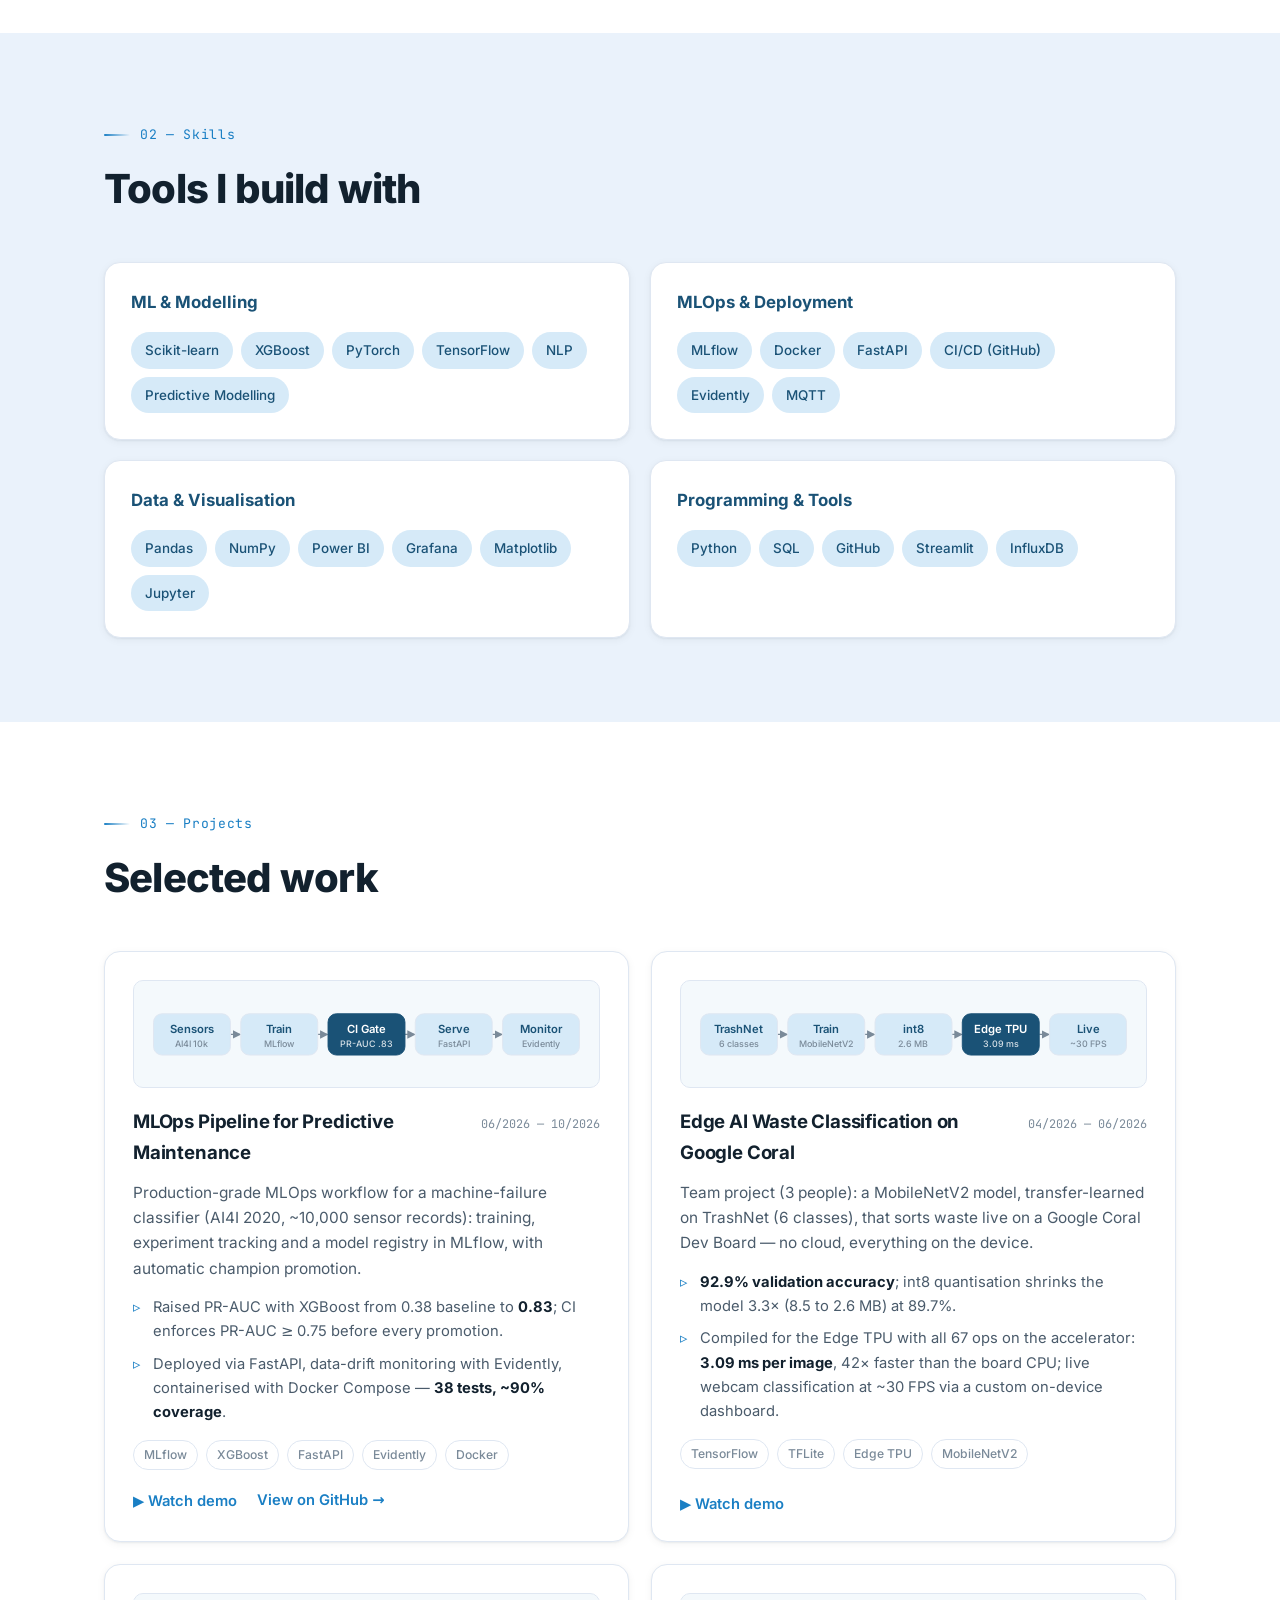
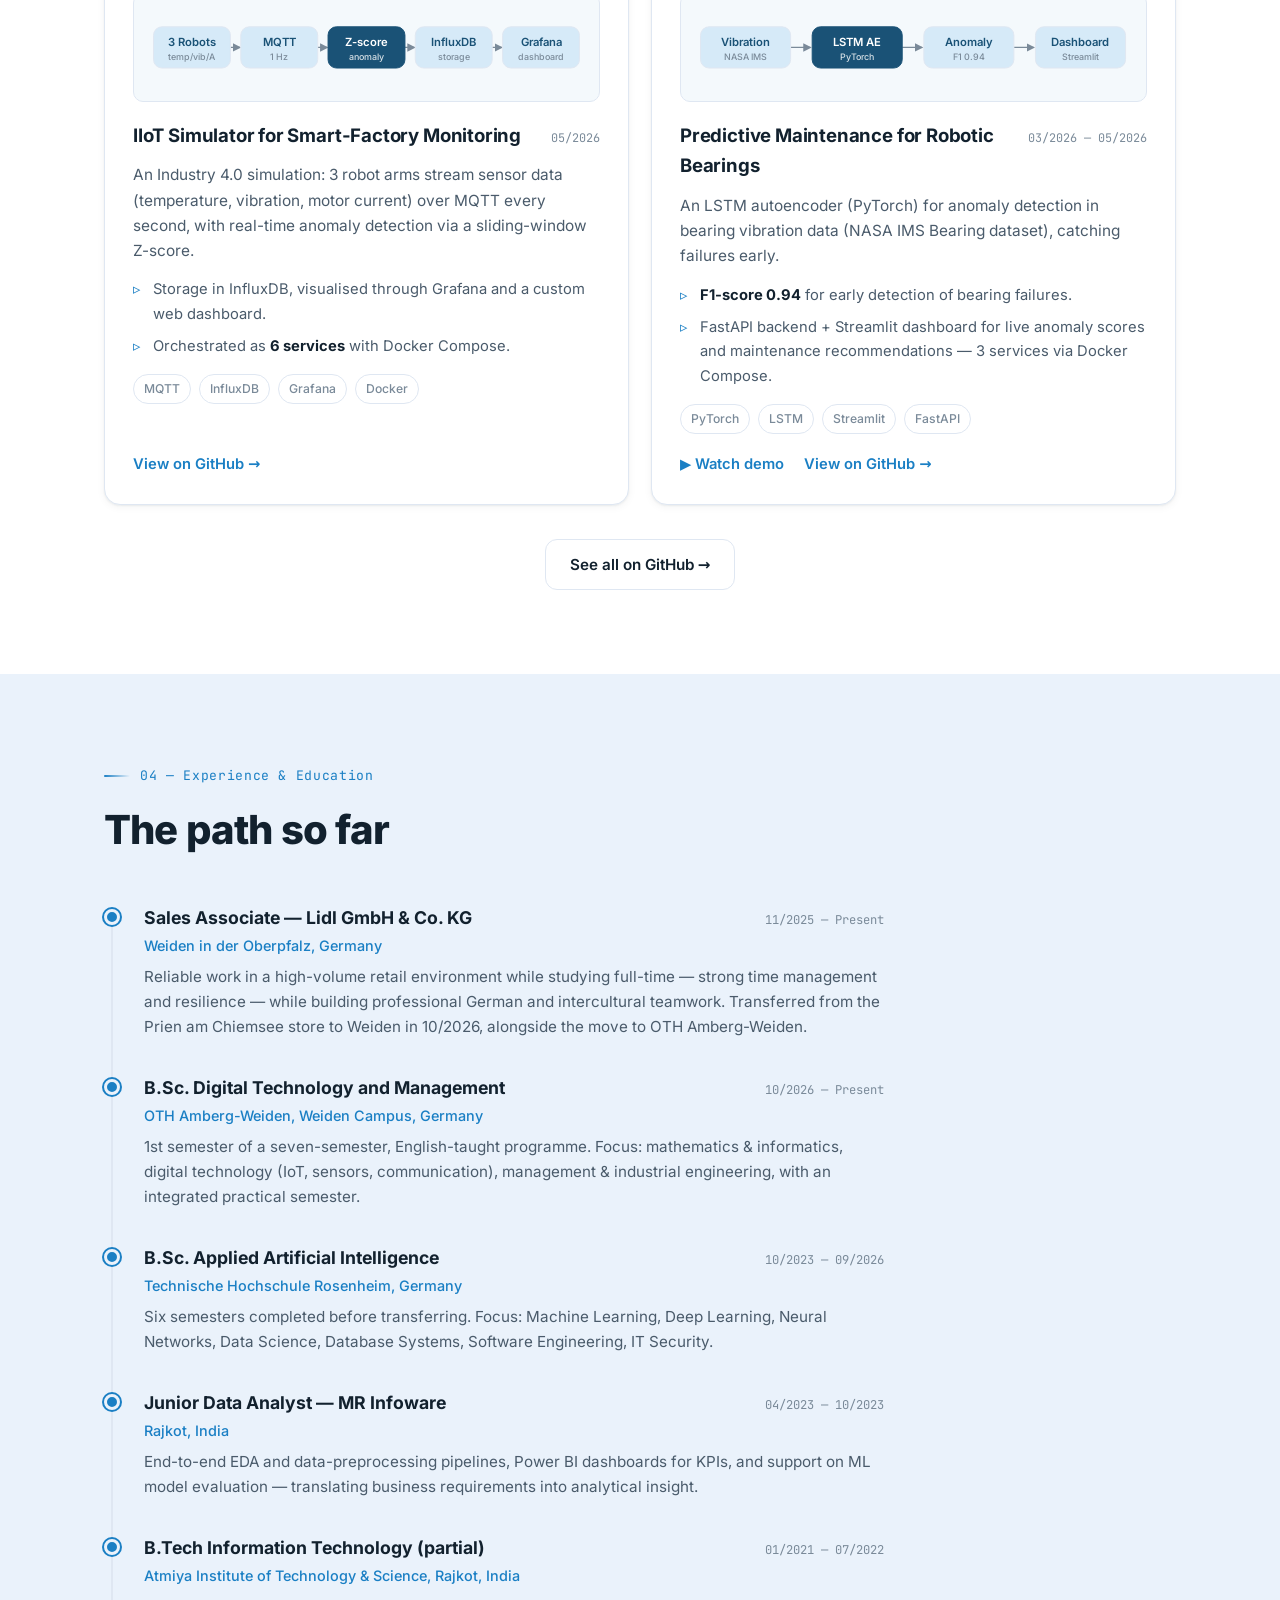
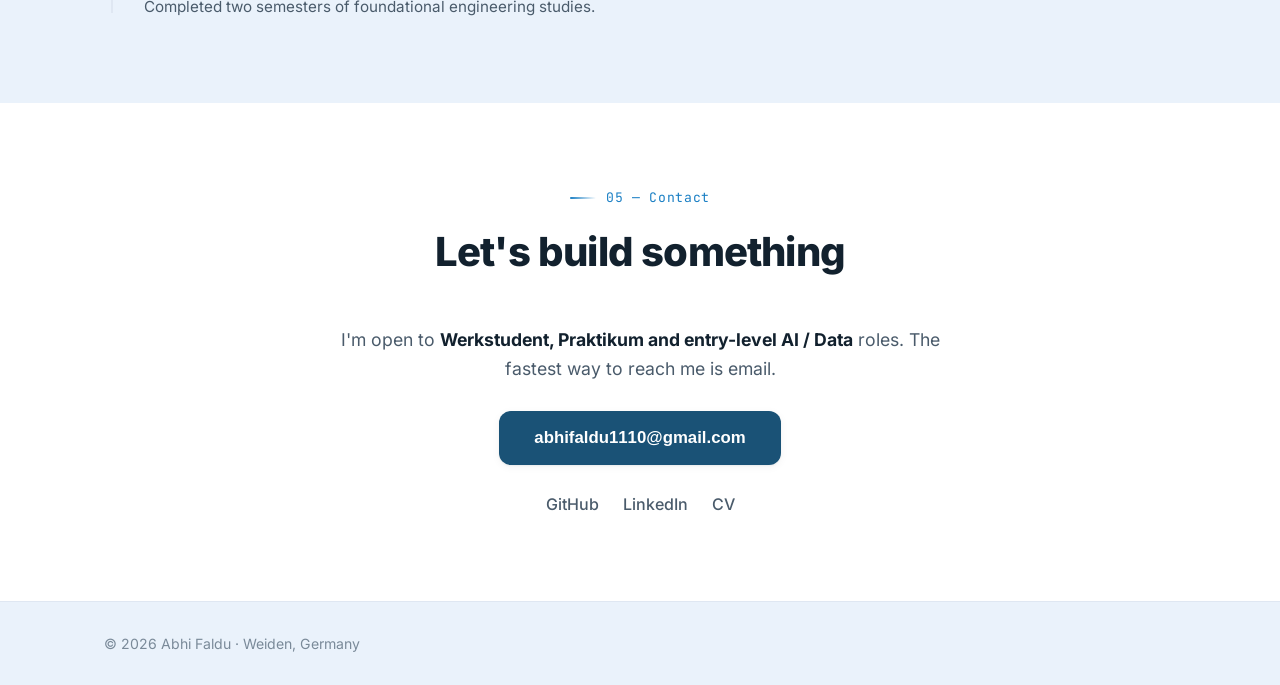
==== commit a979c6c5: "Mark MLOps pipeline project as completed (06/2026 - 10/2026) Replace "Present"/"Aktuell" with the 10" ====
--- a/index.html
+++ b/index.html
@@ -253,7 +253,7 @@
             </div>
             <div class="project__head">
               <h3 data-i18n="proj1_title">MLOps Pipeline for Predictive Maintenance</h3>
-              <span class="project__date" data-i18n="proj1_date">06/2026 — Present</span>
+              <span class="project__date" data-i18n="proj1_date">06/2026 — 10/2026</span>
             </div>
             <p class="project__desc" data-i18n="proj1_desc">
               Production-grade MLOps workflow for a machine-failure classifier (AI4I 2020,
